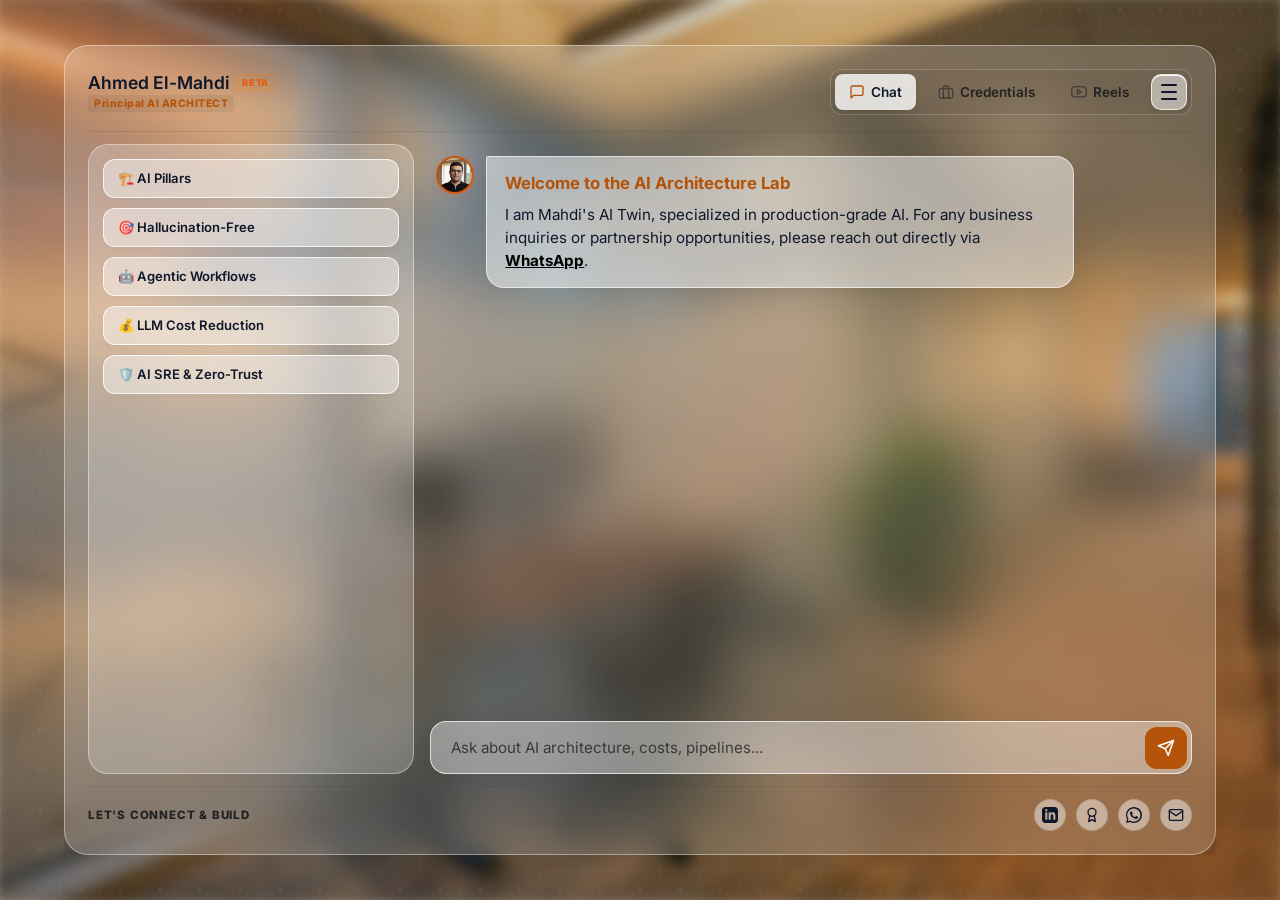
==== index.html @ eb161d24 "implemented fqas section" ====
<!DOCTYPE html>
<html lang="en">
<head>
    <meta charset="UTF-8">
    <meta name="viewport" content="width=device-width, initial-scale=1.0">
    <title>Ahmed El-Mahdi - Principal AI Architect | Production-Grade AI</title>
    
    <!-- Favicon -->
    <link rel="icon" type="image/png" href="profile-circle.png">
    
    <!-- Search Engine Optimization (SEO) Meta Tags -->
    <meta name="description" content="Explore Ahmed El-Mahdi's technical credentials, metrics, and consult him on Production-Grade AI, Data Architecture, RAG Architecture, LLM Cost Reduction, Agentic Workflows, AI Engineering Pillars, and Enterprise AI Governance.">
    <meta name="keywords" content="Ahmed El-Mahdi, Principal AI Architect, Production-Grade AI, Data Architecture, RAG Architecture, LLM Cost Reduction, Agentic Workflows, AI Engineering Pillars, Enterprise AI Governance, AI Consultant">
    <meta name="author" content="Ahmed El-Mahdi">
    <meta name="robots" content="index, follow">
    <link rel="canonical" href="http://agelmahdi.github.io">
    <link rel="alternate" hreflang="en" href="http://agelmahdi.github.io">
    <link rel="alternate" hreflang="ar" href="http://agelmahdi.github.io/index-ar.html">

    <!-- Open Graph / Facebook Social Previews -->
    <meta property="og:title" content="Ahmed El-Mahdi - Principal AI Architect">
    <meta property="og:description" content="Explore Ahmed El-Mahdi's technical credentials, metrics, and consult him on Production-Grade AI, Data Architecture, RAG Architecture, LLM Cost Reduction, Agentic Workflows, AI Engineering Pillars, and Enterprise AI Governance.">
    <meta property="og:type" content="website">
    <meta property="og:url" content="http://agelmahdi.github.io">
    <meta property="og:image" content="profile.jpg">

    <!-- Twitter Card Previews -->
    <meta name="twitter:card" content="summary_large_image">
    <meta name="twitter:title" content="Ahmed El-Mahdi - Principal AI Architect">
    <meta name="twitter:description" content="Explore Ahmed El-Mahdi's technical credentials, metrics, and consult him on Production-Grade AI, Data Architecture, RAG Architecture, LLM Cost Reduction, Agentic Workflows, AI Engineering Pillars, and Enterprise AI Governance.">
    <meta name="twitter:image" content="profile.jpg">

    <!-- Schema.org JSON-LD Structured Data -->
    <script type="application/ld+json">
    {
    "@context": "https://schema.org",
    "@type": "ProfilePage",
    "dateCreated": "2026-07-11T12:00:00Z",
    "dateModified": "2026-07-12T05:00:00Z",
    "mainEntity": {
        "@type": "Person",
        "name": "Ahmed El-Mahdi",
        "alternateName": "agelmahdi",
        "jobTitle": "Principal AI Architect",
        "image": "http://agelmahdi.github.io/profile.jpg",
    "description": "With over 10 years of experience in software engineering, solutions architecture and agile leadership, I architect intelligent realities. Operating at the intersection of deep tech and business strategy, I specialize in bridging the gap between complex Al capabilities and tangible business value. My mission is simple: ensure every AI solution I design is scalable, reliable, and engineered to drive measurable growth while slashing operational costs",
    "url": "http://agelmahdi.github.io/",
    "email": "agelmahdi@gmail.com",
    "telephone": "+201558333533",
    "sameAs": [
        "https://www.linkedin.com/in/agelmahdi",
        "https://github.com/agelmahdi",
        "https://wa.me/201558333533",
        "https://www.credly.com/users/agelmahdi"
    ],
    "knowsAbout": [
        "Generative AI",
        "Production-Grade AI",
        "Data Architecture",
        "RAG Architecture",
        "LLM Cost Reduction",
        "Agentic Workflows",
        "Enterprise AI Governance",
        "Natural Language Processing (NLP)",
        "AI Agents",
        "Machine Learning",
        "Deep Learning",
        "Cloud Architecture",
        "Data Engineering",
        "Software Engineering",
        "AI Engineering",
        "Agile Leadership"
    ],
    "skills": [
        "Python",
        "Java",
        "Kotlin",
        "PHP",
        "RAG Pipelines (FAISS, Milvus, Vector DBs)",
        "LLM Fine-tuning (LORA/QLORA, PEFT)",
        "Hugging Face Transformers",
        "Semantic Search",
        "Prompt Engineering (CoT/ToT)",
        "Multi-Agent Systems (LangGraph, CrewAI)",
        "LangChain",
        "LlamaIndex",
        "Agentic Workflows",
        "Model Evaluation (RAGAS/TruLens)",
        "PyTorch",
        "TensorFlow",
        "Keras",
        "Scikit-learn",
        "XGBoost",
        "Predictive Modeling",
        "Computer Vision",
        "Data Visualization (Plotly, Dash, Matplotlib)",
        "AI Pillars",
        "AWS",
        "Kafka",
        "Terraform",
        "Docker/Kubernetes",
        "Microservices",
        "ETL/ELT Pipelines",
        "Spark / Flink",
        "Airflow / Dagster",
        "dbt",
        "Superset"
    ]
    }
    }
    </script>

    <link rel="preconnect" href="https://fonts.googleapis.com">
    <link rel="preconnect" href="https://fonts.gstatic.com" crossorigin>
    <link href="https://fonts.googleapis.com/css2?family=Cairo:wght@300;400;600;700;800&family=Inter:wght@300;400;600;800&display=swap" rel="stylesheet">
    

    <link rel="stylesheet" href="style.css?v=2.3">
</head>
<body>
    <!-- Background Noise & Ambient Orbs -->
    <div class="bg-noise"></div>
    <div class="bg-grid-pattern"></div>
    <div class="orbs-container">
        <div class="orb orb-1"></div>
        <div class="orb orb-2"></div>
        <div class="orb orb-3"></div>
    </div>

    <!-- Centered Interactive Glass Panel -->
    <div class="main-container">
        <div class="bg-overlay"></div>

        <!-- App Header with Tab Switcher -->
        <header class="app-header">
            <div class="brand-logo">
                <!-- <span class="logo-icon-container">
                    <svg class="logo-icon" viewBox="0 0 100 100" fill="none">
                        <path class="layer-orange" d="M50 20 L20 40 L50 60 L80 40 Z" stroke="var(--orange)" stroke-width="7.5" stroke-linejoin="round"/>
                        <path class="layer-gold" d="M20 60 L50 75 L80 60" stroke="var(--gold)" stroke-width="7.5" stroke-linecap="round"/>
                        <path class="layer-orange" d="M20 75 L50 90 L80 75" stroke="var(--orange)" stroke-width="7.5" stroke-linecap="round"/>
                    </svg>
                </span> -->
                <span class="logo-text">
                    <span class="logo-name-row">
                        <span class="logo-name">Ahmed El-Mahdi</span>
                        <span class="beta-badge">BETA</span>
                    </span>
                    <span class="logo-badge" id="brandBadge" data-translate="brandBadge">Principal AI ARCHITECT</span>
                </span>
            </div>
            
            <div class="header-nav-wrapper">
                <nav class="app-nav">
                    <!-- Always visible tabs -->
                    <button class="nav-tab active" id="tabConsultant" data-tab="consultant" data-translate="tabConsultant">
                        <svg viewBox="0 0 24 24" fill="none" stroke="currentColor" stroke-width="2" stroke-linecap="round" stroke-linejoin="round" width="16" height="16"><path d="M21 15a2 2 0 0 1-2 2H7l-4 4V5a2 2 0 0 1 2-2h14a2 2 0 0 1 2 2z"></path></svg>
                        Chat
                    </button>
                    <button class="nav-tab" id="tabPortfolio" data-tab="portfolio" data-translate="tabPortfolio">
                        <svg viewBox="0 0 24 24" fill="none" stroke="currentColor" stroke-width="2" stroke-linecap="round" stroke-linejoin="round" width="16" height="16"><rect x="2" y="7" width="20" height="14" rx="2" ry="2"></rect><path d="M16 21V5a2 2 0 0 0-2-2h-4a2 2 0 0 0-2 2v16"></path></svg>
                        Credentials
                    </button>
                    <button class="nav-tab" id="tabMedia" data-tab="media" data-translate="tabMedia">
                        <svg viewBox="0 0 24 24" fill="none" stroke="currentColor" stroke-width="2" stroke-linecap="round" stroke-linejoin="round" width="16" height="16"><path d="M22.54 6.42a2.78 2.78 0 0 0-1.94-2C18.88 4 12 4 12 4s-6.88 0-8.6.46a2.78 2.78 0 0 0-1.94 2A29 29 0 0 0 1 11.75a29 29 0 0 0 .46 5.33A2.78 2.78 0 0 0 3.4 19c1.72.46 8.6.46 8.6.46s6.88 0 8.6-.46a2.78 2.78 0 0 0 1.94-2 29 29 0 0 0 .46-5.25 29 29 0 0 0-.46-5.33z"></path><polygon points="9.75 15.02 15.5 11.75 9.75 8.48 9.75 15.02"></polygon></svg>
                        Reels
                    </button>
                    <button class="nav-hamburger" id="navHamburger" aria-label="More options">
                        <span></span><span></span><span></span>
                    </button>
                </nav>
            </div>
        </header>

        <!-- Side Drawer (mobile overflow nav) -->
        <div class="side-drawer-overlay" id="sideDrawerOverlay"></div>
        <nav class="side-drawer" id="sideDrawer" aria-label="More navigation">
            <div class="side-drawer-header">
                <span class="side-drawer-title">More</span>
                <button class="side-drawer-close" id="sideDrawerClose" aria-label="Close menu">
                    <svg viewBox="0 0 24 24" fill="none" stroke="currentColor" stroke-width="2.5" width="18" height="18"><line x1="18" y1="6" x2="6" y2="18"/><line x1="6" y1="6" x2="18" y2="18"/></svg>
                </button>
            </div>
            <div class="side-drawer-items">
                <button type="button" class="side-drawer-tab" id="modeBtn" data-mode="standard">
                    <span class="mode-icon">⚙️</span>
                    <span class="mode-label" id="modeText" data-translate="modeStandard">Standard</span>
                </button>
                <a class="side-drawer-tab side-drawer-lang" href="index-ar.html">
                    <svg viewBox="0 0 24 24" fill="none" stroke="currentColor" stroke-width="2" width="18" height="18"><circle cx="12" cy="12" r="10"/><line x1="2" y1="12" x2="22" y2="12"/><path d="M12 2a15.3 15.3 0 0 1 4 10 15.3 15.3 0 0 1-4 10 15.3 15.3 0 0 1-4-10 15.3 15.3 0 0 1 4-10z"/></svg>
                    العربية
                </a>
            </div>
        </nav>

        <!-- Tab Content 1: AI Twin Consultant Chat -->
        <div class="tab-content active" id="contentConsultant">
            <div class="chat-wrapper">
                <div class="chat-messages" id="chatMessages">
                    <div class="chat-message bot">
                        <div class="message-avatar">
                            <img src="profile.jpg" alt="Ahmed El-Mahdi" class="avatar-img">
                        </div>
                        <div class="message-content">
                            <p class="greeting-title" data-translate="greetingTitle">Welcome to the AI Architecture Lab</p>
                            <p class="mt-1" data-translate="greetingDesc">I am Mahdi's AI Twin, specialized in production-grade AI. For any business inquiries or partnership opportunities, please reach out directly via <a href="https://wa.me/201558333533" target="_blank" style="color: #000000ff; font-weight: bold; text-decoration: underline;">WhatsApp</a>.</p>
                        </div>
                    </div>
                </div>
                
                <!-- Suggestions Chips -->
                <div class="chat-suggestions" id="chatSuggestions">
                    <button class="suggestion-chip" id="chipTogaf" data-question="togaf" data-translate="chipTogaf">🏗️ AI Pillars</button>
                    <button class="suggestion-chip" id="chipRag" data-question="rag" data-translate="chipRag">🎯 Hallucination-Free</button>
                    <button class="suggestion-chip" id="chipAgent" data-question="agent" data-translate="chipAgent">🤖 Agentic Workflows</button>
                    <button class="suggestion-chip" id="chipCost" data-question="cost" data-translate="chipCost">💰 LLM Cost Reduction</button>
                    <button class="suggestion-chip" id="chipReliability" data-question="reliability" data-translate="chipReliability">🛡️ AI SRE & Zero-Trust</button>
                </div>

                <!-- Chat Input Form -->
                <form class="chat-input-form" id="chatForm">
                    <input type="text" id="chatInput" class="chat-input" placeholder="Ask about AI architecture, costs, pipelines..." data-translate="chatPlaceholder" autocomplete="off">
                    <button type="submit" class="chat-submit-btn" id="chatSubmitBtn" aria-label="Send Message">
                        <svg viewBox="0 0 24 24" fill="none" stroke="currentColor" stroke-width="2" stroke-linecap="round" stroke-linejoin="round" width="18" height="18"><line x1="22" y1="2" x2="11" y2="13"></line><polygon points="22 2 15 22 11 13 2 9 22 2"></polygon></svg>
                    </button>
                </form>
            </div>
        </div>

        <!-- Tab Content 2: Credentials Board (Carousel) -->
        <div class="tab-content" id="contentPortfolio">
            <!-- Carousel Navigation Controls -->
            <button class="carousel-btn prev-btn" id="prevBtn" aria-label="Previous Slide">
                <svg viewBox="0 0 24 24" fill="none" stroke="currentColor" stroke-width="2" stroke-linecap="round" stroke-linejoin="round"><polyline points="15 18 9 12 15 6"></polyline></svg>
            </button>

            <main class="animation-container">
                <!-- Scene 1: Header -->
                <section class="scene" data-index="0">
                    <div class="glass-panel profile-panel">
                        <div class="profile-img-container">
                            <div class="avatar-placeholder">
                                <img src="profile.jpg" alt="Ahmed El-Mahdi" class="profile-img">
                            </div>
                        </div>
                        <h1 class="name">Ahmed El-Mahdi</h1>
                        <h2 class="title" data-translate="titleBadge">Principal AI Architect</h2>
                    </div>
                    <div class="quote-container mt-4">
                        <p class="manifesto-quote" data-translate="manifestoQuote">"Building scalable, secure, governed, and autonomous AI ecosystems that unlock real-world business opportunities."</p>
                    </div>
                </section>

                <!-- Scene 2: Manifesto -->
                <section class="scene" data-index="1">
                    <div class="glass-panel text-panel">
                        <h2 class="main-text" data-translate="manifestoTitle">The Architect's Manifesto</h2>
                        <p class="body-text mt-2" data-translate="manifestoDesc1">I bring over a decade of experience in software engineering, architecture, and agile leadership to the tech ecosystem.</p>
                        <p class="body-text highlight-text mt-2" data-translate="manifestoDesc2">I don't just write code; I architect intelligent realities.</p>
                        <p class="body-text mt-2" data-translate="manifestoDesc3">Operating at the intersection of deep tech, distributed systems, and business strategy, I specialize in bridging the gap between complex AI capabilities and tangible business ROI.</p>
                    </div>
                </section>

                <!-- Scene 3: Techno-Business Integration -->
                <section class="scene" data-index="2">
                    <h2 class="scene-header mb-1" data-translate="integrationTitle">Techno-Business Integration</h2>
                    <p class="body-text text-center mb-3" data-translate="integrationSubtitle" style="font-size: 0.9rem; opacity: 0.9; margin: 0 auto; max-width: 80%;">The architectural philosophy that bridges the gap between deep-tech engineering and executive business objectives.</p>
                    
                    <div class="value-pipeline">
                        <div class="pipeline-line"></div>
                        <div class="pipeline-node node-1" data-step="alignment" style="cursor: pointer;">
                            <div class="node-icon">🎯</div>
                            <div class="node-content">
                                <h3 data-translate="integrationPillar1Title">1. Strategic Alignment</h3>
                                <p data-translate="integrationPillar1Desc">Every technical decision is tied to a business outcome—solving pain points, optimizing costs, or unlocking revenue.</p>
                            </div>
                        </div>
                        <div class="pipeline-node node-2" data-step="asset" style="cursor: pointer;">
                            <div class="node-icon">💎</div>
                            <div class="node-content">
                                <h3 data-translate="integrationPillar2Title">2. Asset Generation</h3>
                                <p data-translate="integrationPillar2Desc">Designing Custom AI and Data Pipelines to transform enterprise data into a heavily guarded digital asset.</p>
                            </div>
                        </div>
                        <div class="pipeline-node node-3" data-step="execution" style="cursor: pointer;">
                            <div class="node-icon">⚙️</div>
                            <div class="node-content">
                                <h3 data-translate="integrationPillar3Title">3. Engineered Execution</h3>
                                <p data-translate="integrationPillar3Desc">Deploying MLOps and scalable, secure AI systems capable of handling enterprise demands reliably.</p>
                            </div>
                        </div>
                        <div class="pipeline-peak" data-step="roi" style="cursor: pointer;">
                            <div class="peak-icon">🚀</div>
                            <div class="peak-content">
                                <h3 data-translate="integrationPeakTitle">High ROI & Competitive Edge</h3>
                            </div>
                        </div>
                    </div>
                </section>

                <!-- Scene 4: Credentials (AI Pillars Neural Network) -->
                <section class="scene" data-index="3">
                    <h2 class="scene-header mb-1" data-translate="credentialsTitle">AI Architecture Framework</h2>                    
                    <!-- AI Pillars Neural Network Diagram -->
                    <div class="network-wrapper">
                        <div class="togaf-network-container">
                            <!-- SVG background connection lines -->
                            <svg class="network-svg" viewBox="0 0 100 100" preserveAspectRatio="none">
                                <line x1="50" y1="50" x2="18" y2="15" class="net-line line-a" />
                                <line x1="50" y1="50" x2="50" y2="5" class="net-line line-b" />
                                <line x1="50" y1="50" x2="82" y2="15" class="net-line line-c" />
                                <line x1="50" y1="50" x2="90" y2="50" class="net-line line-d" />
                                <line x1="50" y1="50" x2="82" y2="80" class="net-line line-e" />
                                <line x1="50" y1="50" x2="50" y2="90" class="net-line line-f" />
                                <line x1="50" y1="50" x2="18" y2="80" class="net-line line-g" />
                                <line x1="50" y1="50" x2="10" y2="50" class="net-line line-h" />
                            </svg>

                        <!-- Center AI Pillars Node -->
                        <div class="network-center-node" id="centerTogafNode">
                            <span class="center-title">AI PILLARS</span>
                        </div>

                        <!-- 8 ADM Phase Nodes with Descriptive Naming -->
                        <div class="network-node node-a" id="nodeA" data-phase="A" data-title="Phase A: Architecture Vision">
                            <span class="phase-name" data-translate="phaseAName">A: Vision & Alignment</span>
                        </div>
                        <div class="network-node node-b" id="nodeB" data-phase="B" data-title="Phase B: Business Architecture">
                            <span class="phase-name" data-translate="phaseBName">B: Business & HITL</span>
                        </div>
                        <div class="network-node node-c" id="nodeC" data-phase="C" data-title="Phase C: Information Systems">
                            <span class="phase-name" data-translate="phaseCName">C: Data & RAG Setup</span>
                        </div>
                        <div class="network-node node-d" id="nodeD" data-phase="D" data-title="Phase D: Technology Architecture">
                            <span class="phase-name" data-translate="phaseDName">D: Cloud & GPU Hosting</span>
                        </div>
                        <div class="network-node node-e" id="nodeE" data-phase="E" data-title="Phase E: Opportunities & Solutions">
                            <span class="phase-name" data-translate="phaseEName">E: Build vs Buy Strategy</span>
                        </div>
                        <div class="network-node node-f" id="nodeF" data-phase="F" data-title="Phase F: Migration Planning">
                            <span class="phase-name" data-translate="phaseFName">F: Rollout & Migration</span>
                        </div>
                        <div class="network-node node-g" id="nodeG" data-phase="G" data-title="Phase G: Implementation Governance">
                            <span class="phase-name" data-translate="phaseGName">G: Security Guardrails</span>
                        </div>
                        <div class="network-node node-h" id="nodeH" data-phase="H" data-title="Phase H: Architecture Change Management">
                            <span class="phase-name" data-translate="phaseHName">H: Drift & Feedback</span>
                        </div>
                    </div>
                </div>
                </section>

                <!-- Scene 5: Metrics -->
                <section class="scene" data-index="4">
                    <h2 class="scene-header" data-translate="metricsTitle">The Metrics</h2>
                    <div class="cards-container vertical-stack">
                        <div class="glass-card wide-card metric-card" data-metric="rag_metric" style="cursor: pointer;">
                            <h3 class="card-title text-gold" data-translate="metricsRagTitle">Grounding & Accuracy</h3>
                            <p class="card-desc" data-translate="metricsRagDesc">Architected high-scale RAG systems that significantly reduced domain-specific hallucination rates.</p>
                        </div>
                        <div class="glass-card wide-card metric-card" data-metric="model_metric" style="cursor: pointer;">
                            <h3 class="card-title text-gold" data-translate="metricsModelTitle">Model Specialization & Data</h3>
                            <p class="card-desc" data-translate="metricsModelDesc">Fine-tuned LLMs (PEFT/LoRA) and built scalable automated ELT pipelines to eliminate AI bottlenecks.</p>
                        </div>
                        <div class="glass-card wide-card metric-card" data-metric="cost_metric" style="cursor: pointer;">
                            <h3 class="card-title text-gold" data-translate="metricsCostTitle">Cost Efficiency & Agility</h3>
                            <p class="card-desc" data-translate="metricsCostDesc">Spearheaded Agentic AI and IaC strategies, slashing operational costs and enabling rapid deployments.</p>
                        </div>
                    </div>
                </section>

                <!-- Scene 6: FAQs -->
                <section class="scene" data-index="5">
                    <h2 class="scene-header mb-1" data-translate="faqTitle">Frequently Asked Questions</h2>
                    
                    <div class="cards-container faq-grid">
                        <div class="glass-card faq-card" data-faq="faq_build" style="cursor: pointer; padding: 1.2rem; border-left: 4px solid var(--gold);">
                            <h3 class="card-title text-main m-0" style="font-size: 0.95rem;" data-translate="faqQ1">1. Should I build custom AI or use vendor APIs?</h3>
                        </div>
                        <div class="glass-card faq-card" data-faq="faq_roi" style="cursor: pointer; padding: 1.2rem; border-left: 4px solid var(--gold);">
                            <h3 class="card-title text-main m-0" style="font-size: 0.95rem;" data-translate="faqQ2">2. How do you align AI engineering with Business ROI?</h3>
                        </div>
                        <div class="glass-card faq-card" data-faq="faq_security" style="cursor: pointer; padding: 1.2rem; border-left: 4px solid var(--gold);">
                            <h3 class="card-title text-main m-0" style="font-size: 0.95rem;" data-translate="faqQ3">3. How do you guarantee AI security & reliability?</h3>
                        </div>
                        <div class="glass-card faq-card" data-faq="faq_agents" style="cursor: pointer; padding: 1.2rem; border-left: 4px solid var(--gold);">
                            <h3 class="card-title text-main m-0" style="font-size: 0.95rem;" data-translate="faqQ4">4. Agentic AI vs. Basic RAG: What's the difference?</h3>
                        </div>
                        <div class="glass-card faq-card" data-faq="faq_start" style="cursor: pointer; padding: 1.2rem; border-left: 4px solid var(--gold);">
                            <h3 class="card-title text-main m-0" style="font-size: 0.95rem;" data-translate="faqQ5">5. How do we start an enterprise AI integration?</h3>
                        </div>
                        <div class="glass-card faq-card" data-faq="faq_privacy" style="cursor: pointer; padding: 1.2rem; border-left: 4px solid var(--gold);">
                            <h3 class="card-title text-main m-0" style="font-size: 0.95rem;" data-translate="faqQ6">6. How do you handle data privacy and compliance?</h3>
                        </div>
                        <div class="glass-card faq-card" data-faq="faq_timeline" style="cursor: pointer; padding: 1.2rem; border-left: 4px solid var(--gold);">
                            <h3 class="card-title text-main m-0" style="font-size: 0.95rem;" data-translate="faqQ7">7. What is the typical timeline for an AI integration project?</h3>
                        </div>
                        <div class="glass-card faq-card" data-faq="faq_onprem" style="cursor: pointer; padding: 1.2rem; border-left: 4px solid var(--gold);">
                            <h3 class="card-title text-main m-0" style="font-size: 0.95rem;" data-translate="faqQ8">8. Can we train models on our own local servers?</h3>
                        </div>
                        <div class="glass-card faq-card" data-faq="faq_governance" style="cursor: pointer; padding: 1.2rem; border-left: 4px solid var(--gold);">
                            <h3 class="card-title text-main m-0" style="font-size: 0.95rem;" data-translate="faqQ9">9. What is AI Governance and why is it critical?</h3>
                        </div>
                        <div class="glass-card faq-card" data-faq="faq_drift" style="cursor: pointer; padding: 1.2rem; border-left: 4px solid var(--gold);">
                            <h3 class="card-title text-main m-0" style="font-size: 0.95rem;" data-translate="faqQ10">10. How do you prevent model drift and hallucination over time?</h3>
                        </div>
                    </div>
                </section>
            </main>

            <button class="carousel-btn next-btn" id="nextBtn" aria-label="Next Slide">
                <svg viewBox="0 0 24 24" fill="none" stroke="currentColor" stroke-width="2" stroke-linecap="round" stroke-linejoin="round"><polyline points="9 18 15 12 9 6"></polyline></svg>
            </button>
            <div class="carousel-dots" id="carouselDots"></div>
        </div>

        <!-- Tab Content 3: Media Reels Hub -->
        <div class="tab-content" id="contentMedia">
            <div class="reels-container" id="reelsContainer">
                <div class="reels-header">
                    <p data-translate="reelsDesc">Short-form insights, storyboards, and strategic execution walkthroughs.</p>
                </div>
                <div class="reels-grid-wrapper">
                    <div class="reels-grid" id="reelsGrid">
                        <!-- Dynamic reels will be injected here via JS -->
                    </div>
                </div>
            </div>
        </div>

        <!-- Script Viewer Modal -->
        <div class="script-modal" id="scriptModal">
            <div class="script-modal-content">
                <div class="script-modal-header">
                    <h3 id="modalReelTitle">Reel Script & Storyboard</h3>
                    <button class="script-modal-close" id="modalCloseBtn" aria-label="Close Modal">
                        <svg viewBox="0 0 24 24" fill="none" stroke="currentColor" stroke-width="2" stroke-linecap="round" stroke-linejoin="round" width="20" height="20"><line x1="18" y1="6" x2="6" y2="18"></line><line x1="6" y1="6" x2="18" y2="18"></line></svg>
                    </button>
                </div>
                <div class="script-modal-body" id="modalBody">
                    <!-- Dynamic scene contents go here -->
                </div>
                <div class="script-modal-footer">
                    <a href="#" target="_blank" class="script-share-btn" id="modalShareBtn">
                        <svg viewBox="0 0 24 24" fill="currentColor" width="16" height="16">
                            <path d="M12.012 0C5.398 0 .04 5.352.04 11.96c0 2.104.543 4.154 1.58 5.944L0 24l6.196-1.62c1.73.94 3.708 1.44 5.804 1.44 6.616 0 11.96-5.352 11.96-11.96C24 5.352 18.64 0 12.012 0zm0 21.96c-1.87 0-3.708-.488-5.334-1.414l-.382-.224-3.666.96.974-3.564-.246-.39a9.882 9.882 0 0 1-1.516-5.368c0-5.452 4.436-9.89 9.89-9.89 5.452 0 9.89 4.438 9.89 9.89 0 5.452-4.438 9.89-9.89 9.89zm5.412-7.398c-.296-.148-1.758-.868-2.03-.966-.274-.098-.472-.148-.672.148-.198.298-.77 1.036-.944 1.234-.172.196-.346.222-.642.074-.296-.148-1.252-.462-2.386-1.472-.882-.788-1.478-1.76-1.652-2.056-.172-.296-.018-.456.13-.604.134-.132.296-.346.444-.518.148-.172.198-.296.296-.494.098-.198.05-.37-.024-.518-.074-.148-.672-1.62-.92-2.218-.242-.582-.488-.504-.672-.514-.174-.008-.372-.01-.57-.01-.198 0-.52.074-.792.37-.272.296-1.04 1.016-1.04 2.478 0 1.462 1.064 2.876 1.212 3.074.148.198 2.096 3.2 5.076 4.488.71.306 1.262.49 1.692.626.712.226 1.36.194 1.872.118.572-.086 1.758-.72 2.006-1.414.248-.692.248-1.284.172-1.414-.074-.12-.272-.196-.568-.344z"/>
                        </svg>
                        <span data-translate="shareWhatsAppBtn">Discuss on WhatsApp</span>
                    </a>
                </div>
            </div>
        </div>

        <footer class="app-footer">
            <span class="footer-title" data-translate="ctaTitle">Let's Connect & Build</span>
            <div class="footer-buttons">
                <a href="https://linkedin.com/in/agelmahdi" target="_blank" class="footer-btn" id="footerLinkedIn" aria-label="LinkedIn">
                    <svg viewBox="0 0 24 24" fill="currentColor" width="16" height="16"><path d="M19 0h-14c-2.761 0-5 2.239-5 5v14c0 2.761 2.239 5 5 5h14c2.762 0 5-2.239 5-5v-14c0-2.761-2.238-5-5-5zm-11 19h-3v-11h3v11zm-1.5-12.268c-.966 0-1.75-.79-1.75-1.764s.784-1.764 1.75-1.764 1.75.79 1.75 1.764-.783 1.764-1.75 1.764zm13.5 12.268h-3v-5.604c0-3.368-4-3.113-4 0v5.604h-3v-11h3v1.765c1.396-2.586 7-2.777 7 2.476v6.759z"/></svg>
                </a>
                <a href="https://www.credly.com/users/agelmahdi" target="_blank" class="footer-btn" id="footerCredly" aria-label="Credly">
                    <svg viewBox="0 0 24 24" fill="none" stroke="currentColor" stroke-width="2" stroke-linecap="round" stroke-linejoin="round" width="16" height="16"><circle cx="12" cy="8" r="6"></circle><path d="M15.477 12.89L17 22l-5-3-5 3 1.523-9.11"></path></svg>
                </a>
                <a href="https://wa.me/201558333533" target="_blank" class="footer-btn" id="footerWhatsApp" aria-label="WhatsApp">
                    <svg viewBox="0 0 24 24" fill="currentColor" width="16" height="16">
                        <path d="M12.012 0C5.398 0 .04 5.352.04 11.96c0 2.104.543 4.154 1.58 5.944L0 24l6.196-1.62c1.73.94 3.708 1.44 5.804 1.44 6.616 0 11.96-5.352 11.96-11.96C24 5.352 18.64 0 12.012 0zm0 21.96c-1.87 0-3.708-.488-5.334-1.414l-.382-.224-3.666.96.974-3.564-.246-.39a9.882 9.882 0 01-1.516-5.368c0-5.452 4.436-9.89 9.89-9.89 5.452 0 9.89 4.438 9.89 9.89 0 5.452-4.438 9.89-9.89 9.89zm5.412-7.398c-.296-.148-1.758-.868-2.03-.966-.274-.098-.472-.148-.672.148-.198.298-.77 1.036-.944 1.234-.172.196-.346.222-.642.074-.296-.148-1.252-.462-2.386-1.472-.882-.788-1.478-1.76-1.652-2.056-.172-.296-.018-.456.13-.604.134-.132.296-.346.444-.518.148-.172.198-.296.296-.494.098-.198.05-.37-.024-.518-.074-.148-.672-1.62-.92-2.218-.242-.582-.488-.504-.672-.514-.174-.008-.372-.01-.57-.01-.198 0-.52.074-.792.37-.272.296-1.04 1.016-1.04 2.478 0 1.462 1.064 2.876 1.212 3.074.148.198 2.096 3.2 5.076 4.488.71.306 1.262.49 1.692.626.712.226 1.36.194 1.872.118.572-.086 1.758-.72 2.006-1.414.248-.692.248-1.284.172-1.414-.074-.12-.272-.196-.568-.344z"/>
                    </svg>
                </a>
                <a href="mailto:agelmahdi@gmail.com" class="footer-btn" id="footerEmail" aria-label="Email">
                    <svg viewBox="0 0 24 24" fill="none" stroke="currentColor" stroke-width="2" stroke-linecap="round" stroke-linejoin="round" width="16" height="16"><path d="M4 4h16c1.1 0 2 .9 2 2v12c0 1.1-.9 2-2 2H4c-1.1 0-2-.9-2-2V6c0-1.1.9-2 2-2z"></path><polyline points="22,6 12,13 2,6"></polyline></svg>
                </a>
            </div>
        </footer>
    </div>

    <script src="script.js"></script>
</body>
</html>
---- style.css ----
:root {
    --bg-main: #ffffff;
    --gold: #b45309; /* Premium, rich warm gold/amber (highly readable on light glass) */
    --gold-light: #d97706; /* Vibrant gold for hovers/highlights */
    --orange: #ea580c; /* Crisp modern orange */
    --orange-glow: rgba(234, 88, 12, 0.15);
    --gold-glow: rgba(180, 83, 9, 0.15);
    --glass-bg: rgba(255, 255, 255, 0.18); /* Clean, transparent light glass */
    --glass-border: rgba(255, 255, 255, 0.45);
    --glass-border-gold: rgba(180, 83, 9, 0.2);
    --text-main: #0f172a; /* Slate 900 - premium, softer high-contrast slate-black */
    --text-muted: #222222; /* Soft light black compatible with glass and patterns */
}

* { 
    margin: 0; 
    padding: 0; 
    box-sizing: border-box; 
}

body {
    background-color: var(--bg-main);
    color: var(--text-main);
    font-family: 'Inter', sans-serif;
    overflow: hidden;
    height: 100vh;
    display: flex;
    justify-content: center; /* Center horizontally */
    align-items: center; /* Center vertically */
    position: relative;
}

body::before {
    content: "";
    position: fixed;
    top: -10px;
    left: -10px;
    width: calc(100% + 20px);
    height: calc(100% + 20px);
    background-image: url('./office-bg.png'); /* Ahmed Mahdi modern glass office background */
    background-size: cover;
    background-position: center;
    background-repeat: no-repeat;
    filter: blur(8px) brightness(0.85); /* Smooth bokeh effect to eliminate distractions */
    z-index: -10;
    pointer-events: none;
}

.mt-1 { margin-top: 0.5rem; }
.mt-2 { margin-top: 1rem; }
.mt-3 { margin-top: 1.5rem; }
.mt-4 { margin-top: 2rem; }
.mb-1 { margin-bottom: 0.5rem; }
.mb-2 { margin-bottom: 1rem; }
.mb-4 { margin-bottom: 2rem; }
.text-center { text-align: center; }
.text-gold { color: var(--gold); }

/* Background Noise & Ambient Orbs */
.bg-noise {
    position: fixed; top: 0; left: 0; width: 100%; height: 100%;
    background: url('data:image/svg+xml;utf8,%3Csvg viewBox="0 0 200 200" xmlns="http://www.w3.org/2000/svg"%3E%3Cfilter id="noiseFilter"%3E%3CfeTurbulence type="fractalNoise" baseFrequency="0.65" numOctaves="3" stitchTiles="stitch"/%3E%3C/filter%3E%3Crect width="100%25" height="100%25" filter="url(%23noiseFilter)"/%3E%3C/svg%3E');
    opacity: 0.02; pointer-events: none; z-index: 2;
}

.bg-grid-pattern {
    position: fixed;
    top: 0;
    left: 0;
    width: 100%;
    height: 100%;
    background-image: 
        radial-gradient(rgba(255, 255, 255, 0.12) 1.2px, transparent 1.2px),
        linear-gradient(to right, rgba(255, 255, 255, 0.025) 1px, transparent 1px),
        linear-gradient(to bottom, rgba(255, 255, 255, 0.025) 1px, transparent 1px);
    background-size: 40px 40px, 40px 40px, 40px 40px;
    background-position: center center;
    pointer-events: none;
    z-index: -3; /* Placed above background image, but below content */
}

.orbs-container {
    position: fixed; top: 0; left: 0; width: 100%; height: 100%; overflow: hidden; z-index: -2;
}

.orb {
    position: absolute; border-radius: 50%; filter: blur(80px); opacity: 0.35;
    animation: float 20s infinite alternate ease-in-out;
}
.orb-1 { width: 400px; height: 400px; background: var(--orange); top: -100px; left: -100px; }
.orb-2 { width: 500px; height: 500px; background: var(--gold); bottom: -150px; right: -100px; animation-delay: -5s; }
.orb-3 { width: 300px; height: 300px; background: var(--orange); top: 50%; left: 50%; transform: translate(-50%, -50%); opacity: 0.15; animation-delay: -10s; }

@keyframes float {
    0% { transform: translate(0, 0) scale(1); }
    100% { transform: translate(50px, 50px) scale(1.1); }
}

.main-container {
    position: fixed;
    top: 50%;
    left: 50%;
    transform: translate(-50%, -50%);
    width: 90%; 
    max-width: 1400px;
    height: 90%; 
    z-index: 10;
    display: flex;
    flex-direction: column;
    justify-content: flex-start;
    align-items: stretch;
    transition: all 0.5s ease;
    padding: 24px;
    overflow: hidden;
    color: var(--text-main);
}

.bg-overlay {
    position: absolute;
    top: 0;
    left: 0;
    width: 100%;
    height: 100%;
    background: rgba(255, 255, 255, 0.18); /* Lower opacity for real transparency */
    backdrop-filter: blur(25px); /* Strong, premium frosted glass blur */
    -webkit-backdrop-filter: blur(25px);
    border: 1px solid rgba(255, 255, 255, 0.4); 
    border-radius: 24px;
    box-shadow: 0 20px 50px rgba(0, 0, 0, 0.12);
    z-index: -1;
}

/* App Header & Navigation Switcher */
.app-header {
    display: flex;
    justify-content: space-between;
    align-items: center;
    gap: 12px;
    padding-bottom: 16px;
    margin-bottom: 12px;
    border-bottom: 1px solid rgba(0, 0, 0, 0.08);
    max-height: 150px;  /* tall enough for stacked logo + nav on mobile */
    opacity: 1;
    transition: max-height 0.4s cubic-bezier(0.4, 0, 0.2, 1), margin 0.4s ease, padding 0.4s ease, opacity 0.4s ease, border-color 0.4s ease;
    overflow: hidden;
}

.app-header.collapsed {
    padding-bottom: 8px !important;
    margin-bottom: 4px !important;
    border-bottom-color: transparent !important;
}

.app-header .brand-logo,
.app-header .header-actions {
    max-height: 100px;
    opacity: 1;
    overflow: hidden;
    transition: max-height 0.4s cubic-bezier(0.4, 0, 0.2, 1), opacity 0.4s ease, margin 0.4s ease, padding 0.4s ease;
}

.app-header.collapsed .brand-logo,
.app-header.collapsed .header-actions {
    max-height: 0 !important;
    opacity: 0 !important;
    margin-top: 0 !important;
    margin-bottom: 0 !important;
    padding-top: 0 !important;
    padding-bottom: 0 !important;
    pointer-events: none;
}


.brand-logo {
    display: flex;
    align-items: center;
    gap: 8px;
}

.logo-icon-container {
    display: flex;
    align-items: center;
    justify-content: center;
    width: 28px;
    height: 28px;
    background: rgba(255, 123, 0, 0.06);
    border: 1.5px solid rgba(255, 123, 0, 0.2);
    border-radius: 6px;
    color: var(--orange);
    box-shadow: 0 0 10px rgba(255, 123, 0, 0.12);
    transition: all 0.4s cubic-bezier(0.4, 0, 0.2, 1);
}

.brand-logo:hover .logo-icon-container {
    background: rgba(212, 175, 55, 0.12);
    border-color: var(--gold);
    color: var(--gold);
    box-shadow: 0 0 12px rgba(212, 175, 55, 0.25);
    transform: scale(1.05) rotate(360deg);
}

.logo-icon {
    width: 15px;
    height: 15px;
    display: block;
}

.logo-icon path {
    transition: stroke 0.4s ease;
}

.brand-logo:hover .logo-icon .layer-orange {
    stroke: var(--gold);
}

.brand-logo:hover .logo-icon .layer-gold {
    stroke: var(--orange);
}

.logo-text {
    font-weight: 600;
    font-size: 1.1rem;
    color: var(--text-main);
    display: flex;
    flex-direction: column;
    align-items: flex-start;
    gap: 2px;
}

.logo-name-row {
    display: flex;
    flex-direction: row;
    align-items: center;
    gap: 6px;
}

.logo-name {
    white-space: nowrap;
}

.logo-badge {
    font-size: 0.65rem;
    font-weight: 800;
    background: rgba(0, 0, 0, 0.06);
    color: var(--gold);
    padding: 2px 6px;
    border-radius: 4px;
    letter-spacing: 0.5px;
}

.beta-badge {
    font-size: 0.58rem;
    font-weight: 800;
    background: rgba(255, 123, 0, 0.08);
    border: 1px solid rgba(255, 123, 0, 0.35);
    color: var(--orange);
    padding: 1px 5px;
    border-radius: 4px;
    letter-spacing: 0.8px;
    text-transform: uppercase;
    box-shadow: 0 0 6px rgba(255, 123, 0, 0.12);
    display: inline-flex;
    align-items: center;
}

.header-nav-wrapper {
    display: flex;
    align-items: center;
    gap: 16px;
}

.header-actions-row {
    display: flex;
    align-items: center;
    gap: 8px;
}

body[dir="rtl"] .header-actions-row {
    flex-direction: row-reverse;
}

.lang-btn {
    background: rgba(255, 255, 255, 0.45);
    border: 1px solid rgba(255, 255, 255, 0.8);
    color: var(--text-main);
    padding: 6px 12px;
    border-radius: 50px;
    cursor: pointer;
    font-family: inherit;
    font-size: 0.8rem;
    font-weight: 700;
    transition: all 0.2s ease;
    box-shadow: 0 2px 6px rgba(0, 0, 0, 0.02);
}

.lang-btn:hover {
    background: rgba(255, 255, 255, 0.85);
    border-color: var(--gold-light);
    transform: translateY(-1px);
}

body[dir="rtl"] {
    font-family: 'Cairo', 'Inter', sans-serif;
}

.app-nav {
    display: flex;
    gap: 8px;
    background: rgba(0, 0, 0, 0.04);
    padding: 4px;
    border-radius: 12px;
    border: 1px solid rgba(255, 255, 255, 0.2);
}

.nav-tab {
    display: flex;
    align-items: center;
    gap: 6px;
    border: none;
    background: transparent;
    padding: 6px 14px;
    border-radius: 8px;
    cursor: pointer;
    font-family: inherit;
    font-size: 0.85rem;
    font-weight: 600;
    color: var(--text-muted);
    transition: all 0.3s ease;
}

.nav-tab svg {
    opacity: 0.6;
    transition: all 0.3s ease;
}

.nav-tab:hover {
    color: var(--text-main);
    background: rgba(255, 255, 255, 0.3);
}

.nav-tab.active {
    color: var(--text-main);
    background: rgba(255, 255, 255, 0.8);
    box-shadow: 0 2px 8px rgba(0, 0, 0, 0.05);
}

.nav-tab.active svg {
    opacity: 1;
    color: var(--gold);
}

/* Tab Layout Management */
.tab-content {
    display: none;
    flex: 1;
    min-height: 0;
    width: 100%;
    position: relative;
}

.tab-content.active {
    display: flex;
    flex-direction: column;
}

/* AI Twin Chat Panel Layout */
.chat-wrapper {
    display: grid;
    grid-template-columns: 1.2fr 2.8fr;
    grid-template-rows: 1fr auto;
    grid-template-areas:
        "suggestions messages"
        "suggestions input";
    gap: 16px;
    height: 100%;
    width: 100%;
    min-height: 0;
}



.chat-messages {
    grid-area: messages;
    flex: 1;
    overflow-y: auto;
    overscroll-behavior-y: contain;
    -webkit-overflow-scrolling: touch;
    overflow-anchor: none;
    padding: 12px 6px;
    display: flex;
    flex-direction: column;
    gap: 16px;
    min-height: 0;
}

/* Custom Scrollbar for Chat Messages */
.chat-messages::-webkit-scrollbar {
    width: 6px;
}
.chat-messages::-webkit-scrollbar-track {
    background: transparent;
}
.chat-messages::-webkit-scrollbar-thumb {
    background: rgba(0, 0, 0, 0.15);
    border-radius: 10px;
}
.chat-messages::-webkit-scrollbar-thumb:hover {
    background: rgba(0, 0, 0, 0.25);
}

.chat-message {
    display: flex;
    gap: 12px;
    max-width: 85%;
    animation: messageFadeIn 0.3s ease forwards;
}

@keyframes messageFadeIn {
    from { opacity: 0; transform: translateY(10px); }
    to { opacity: 1; transform: translateY(0); }
}

.chat-message.bot {
    align-self: flex-start;
}

.chat-message.user {
    align-self: flex-end;
    flex-direction: row-reverse;
}

.message-avatar {
    width: 38px;
    height: 38px;
    border-radius: 50%;
    padding: 2px;
    background: linear-gradient(135deg, var(--gold), var(--orange));
    flex-shrink: 0;
    box-shadow: 0 2px 8px rgba(234, 88, 12, 0.15);
}

.avatar-img {
    width: 100%;
    height: 100%;
    object-fit: cover;
    border-radius: 50%;
}

.message-content {
    background: rgba(255, 255, 255, 0.5); /* Extremely clean light background */
    border: 1px solid rgba(255, 255, 255, 0.6);
    border-radius: 18px;
    border-top-left-radius: 2px;
    padding: 14px 18px;
    color: var(--text-main);
    font-size: 0.95rem;
    line-height: 1.5;
    box-shadow: 0 4px 12px rgba(0, 0, 0, 0.02);
}

.message-content ul, 
.message-content ol {
    margin: 6px 0 0 0;
    padding-inline-start: 16px;
}

.message-content li {
    margin-bottom: 4px;
    font-size: 0.9rem;
}

.message-content li:last-child {
    margin-bottom: 0;
}

.chat-message.user .message-content {
    background: rgba(180, 83, 9, 0.08); /* Transparent gold tint */
    border-color: rgba(180, 83, 9, 0.2);
    border-radius: 18px;
    border-top-right-radius: 2px;
    border-top-left-radius: 18px;
}

.greeting-title {
    font-weight: 700;
    font-size: 1.05rem;
    color: var(--gold);
    margin-bottom: 6px;
}



/* Chat Suggestions Chips */
.chat-suggestions {
    grid-area: suggestions;
    display: flex;
    flex-direction: column;
    gap: 10px;
    padding: 14px;
    background: rgba(255, 255, 255, 0.22);
    border: 1px solid rgba(255, 255, 255, 0.4);
    border-radius: 20px;
    overflow-y: auto;
    overscroll-behavior-y: contain;
    -webkit-overflow-scrolling: touch;
    max-height: 100%;
    justify-content: flex-start;
    align-items: stretch;
}

.suggestion-chip {
    background: rgba(255, 255, 255, 0.45);
    border: 1px solid rgba(255, 255, 255, 0.8);
    color: var(--text-main);
    padding: 10px 14px;
    border-radius: 12px;
    font-family: inherit;
    font-size: 0.82rem;
    font-weight: 600;
    cursor: pointer;
    transition: all 0.2s ease;
    box-shadow: 0 2px 6px rgba(0, 0, 0, 0.02);
    display: flex;
    align-items: center;
    justify-content: flex-start;
    text-align: start;
    line-height: 1.3;
    width: 100%;
    white-space: normal;
}

body[dir="rtl"] .suggestion-chip {
    text-align: right;
    justify-content: flex-start;
}

.suggestion-chip:hover {
    background: rgba(255, 255, 255, 0.85);
    border-color: var(--gold-light);
    box-shadow: 0 2px 10px var(--gold-glow);
    transform: translateY(-1px);
}

/* Chat Input Form styling */
.chat-input-form {
    grid-area: input;
    display: flex;
    background: rgba(255, 255, 255, 0.4);
    border: 1px solid rgba(255, 255, 255, 0.7);
    border-radius: 16px;
    padding: 4px;
    align-items: center;
    box-shadow: 0 4px 15px rgba(0, 0, 0, 0.02);
}

.chat-input {
    flex: 1;
    border: none;
    background: transparent;
    padding: 12px 16px;
    outline: none;
    font-family: inherit;
    font-size: 0.95rem;
    color: var(--text-main);
}

.chat-input::placeholder {
    color: var(--text-muted);
    opacity: 0.8;
}

.header-whatsapp-btn {
    display: inline-flex;
    align-items: center;
    gap: 6px;
    background: rgba(37, 211, 102, 0.12);
    border: 1px solid rgba(37, 211, 102, 0.35);
    color: #25D366;
    padding: 6px 12px;
    border-radius: 50px;
    cursor: pointer;
    font-family: inherit;
    font-size: 0.8rem;
    font-weight: 700;
    text-decoration: none;
    transition: all 0.2s ease;
    box-shadow: 0 2px 6px rgba(0, 0, 0, 0.02);
}

.header-whatsapp-btn:hover {
    background: #25D366;
    color: #ffffff;
    box-shadow: 0 0 12px rgba(37, 211, 102, 0.3);
    transform: translateY(-1px);
}

.header-whatsapp-btn svg {
    fill: currentColor;
}

.chat-submit-btn {
    background: var(--gold);
    color: #ffffff;
    border: none;
    width: 42px;
    height: 42px;
    border-radius: 12px;
    cursor: pointer;
    display: flex;
    justify-content: center;
    align-items: center;
    transition: all 0.2s ease;
}

.chat-submit-btn:hover {
    background: var(--orange);
    transform: scale(1.03);
}

.chat-submit-btn svg {
    stroke: #ffffff;
}

/* Typing Indicator Animation */
.typing-indicator {
    display: flex;
    gap: 4px;
    align-items: center;
    height: 18px;
    padding: 0 4px;
}

.typing-dot {
    width: 6px;
    height: 6px;
    background: var(--text-muted);
    border-radius: 50%;
    opacity: 0.4;
    animation: typingAnimation 1.4s infinite ease-in-out both;
}

.typing-dot:nth-child(2) { animation-delay: 0.2s; }
.typing-dot:nth-child(3) { animation-delay: 0.4s; }

@keyframes typingAnimation {
    0%, 80%, 100% { transform: scale(0.6); opacity: 0.4; }
    40% { transform: scale(1); opacity: 1; }
}

/* Portfolio Credentials Tab styling overrides */
#contentPortfolio {
    width: 100%;
    height: 100%;
}

/* Carousel UI Controls - now absolute inside Portfolio content */
.carousel-btn {
    position: absolute;
    top: 50%;
    transform: translateY(-50%);
    width: 48px;
    height: 48px;
    border-radius: 50%;
    background: rgba(255, 255, 255, 0.45);
    border: 1px solid var(--glass-border);
    color: var(--text-main);
    display: flex;
    justify-content: center;
    align-items: center;
    cursor: pointer;
    z-index: 100;
    transition: all 0.3s ease;
}
.carousel-btn:hover {
    background: rgba(255, 255, 255, 0.85);
    border-color: var(--gold);
    box-shadow: 0 0 10px var(--gold-glow);
    transform: translateY(-50%) scale(1.05);
}
.carousel-btn svg { width: 22px; height: 22px; }
.prev-btn { left: 8px; }
.next-btn { right: 8px; }
.carousel-btn:disabled {
    opacity: 0.2;
    cursor: not-allowed;
    border-color: transparent;
    box-shadow: none;
    transform: translateY(-50%);
}

.carousel-dots {
    position: absolute;
    bottom: 12px;
    left: 50%;
    transform: translateX(-50%);
    display: flex;
    gap: 10px;
    z-index: 100;
}
.dot {
    width: 8px;
    height: 8px;
    border-radius: 50%;
    background: rgba(0, 0, 0, 0.15);
    cursor: pointer;
    transition: all 0.3s ease;
    border: 1px solid transparent;
}
.dot.active {
    background: var(--gold);
    border-color: rgba(0, 0, 0, 0.05);
    box-shadow: 0 0 8px var(--gold-glow);
    transform: scale(1.3);
}

.animation-container {
    width: 100%;
    height: 100%;
    position: relative;
    z-index: 10;
    display: flex;
    justify-content: center;
    align-items: center;
    padding: 0 70px;
}

/* Scenes Logic */
.scene {
    position: absolute; 
    inset: 0; 
    display: flex; 
    flex-direction: column; 
    justify-content: flex-start; 
    align-items: center;
    opacity: 0; 
    pointer-events: none;
    transform: translateX(60px); 
    transition: all 0.5s cubic-bezier(0.25, 1, 0.5, 1);
    overflow-y: auto;
    overflow-x: hidden;
    padding: 20px 10px;
}
.scene > * {
    flex-shrink: 0;
}
.scene::before, .scene::after {
    content: '';
    margin: auto;
    flex-shrink: 0;
    min-height: 20px;
}
.scene.active { opacity: 1; pointer-events: auto; transform: translateX(0); }
.scene.prev { opacity: 0; transform: translateX(-60px); pointer-events: none; }
.scene.next { opacity: 0; transform: translateX(60px); pointer-events: none; }

/* Glass Components - Clean, light transparent blurred look */
.glass-panel {
    background: var(--glass-bg);
    border: 1px solid var(--glass-border);
    border-radius: 24px;
    box-shadow: inset 0 0 0 1px var(--glass-border-gold);
    padding: 2.2rem;
    text-align: center;
    max-width: 100%;
}
.glass-card {
    background: rgba(255, 255, 255, 0.18);
    padding: 1.4rem;
    border-radius: 16px;
    border: 1px solid rgba(255, 255, 255, 0.4);
    box-shadow: 0 4px 15px rgba(0, 0, 0, 0.02);
}
.glass-button {
    background: rgba(255, 255, 255, 0.4);
    border: 1px solid var(--glass-border-gold);
    color: var(--text-main);
    padding: 0.8rem 1.6rem;
    border-radius: 50px;
    font-family: inherit;
    font-size: 1rem;
    cursor: pointer;
    transition: all 0.3s ease;
    text-decoration: none;
    display: inline-flex;
    align-items: center;
    gap: 0.5rem;
}
.glass-button:hover { 
    background: rgba(255, 255, 255, 0.7); 
    box-shadow: 0 0 12px var(--gold-glow); 
    transform: translateY(-2px); 
}

/* Profile Layout */
.profile-img-container {
    width: 100px; height: 100px; margin: 0 auto 1.2rem; border-radius: 50%; padding: 2px;
    background: linear-gradient(135deg, var(--gold), var(--orange)); box-shadow: 0 0 15px var(--orange-glow);
}
.avatar-placeholder {
    width: 100%; height: 100%; background: var(--bg-main); border-radius: 50%;
    display: flex; justify-content: center; align-items: center; overflow: hidden;
}
.profile-img { width: 100%; height: 100%; object-fit: cover; }
.name { font-size: 2.4rem; font-weight: 800; margin-bottom: 0.2rem; }
.title { font-size: 1.3rem; color: var(--gold); font-weight: 400; letter-spacing: 0.5px; }

.quote-container { max-width: 550px; text-align: center; }
.manifesto-quote { font-size: 1.1rem; font-style: italic; color: var(--text-muted); line-height: 1.5; }

/* Manifesto Layout */
.text-panel { max-width: 650px; }
.main-text { font-size: 2.1rem; font-weight: 800; color: var(--gold); margin-bottom: 0.8rem; }
.body-text { font-size: 1.05rem; line-height: 1.5; color: var(--text-muted); }
.highlight-text { font-size: 1.3rem; font-weight: 600; color: var(--text-main); }

/* Metrics Layout */
.scene-header { font-size: 2.1rem; font-weight: 800; margin-bottom: 1.2rem; text-align: center; }
.vertical-stack { display: flex; flex-direction: column; gap: 1rem; width: 100%; max-width: 650px; }
.faq-grid { display: grid; grid-template-columns: repeat(2, 1fr); gap: 0.8rem; width: 100%; max-width: 900px; margin: 0 auto; }
.card-title { font-size: 1.2rem; margin-bottom: 0.3rem; }
.card-desc { font-size: 0.95rem; color: var(--text-muted); line-height: 1.4; }

@media (max-width: 768px) {
    .faq-grid {
        grid-template-columns: 1fr;
        max-width: 650px;
    }
}

/* Arsenal Layout */
.tags-panel { width: 100%; max-width: 750px; }
.tag-category h4 { color: var(--text-main); font-size: 1.05rem; font-weight: 600; margin-bottom: 0.6rem; border-bottom: 1px solid var(--glass-border-gold); padding-bottom: 0.3rem; display: inline-block; }
.tags-row { display: flex; flex-wrap: wrap; gap: 0.6rem; justify-content: center; }
.tech-tag { background: rgba(234, 88, 12, 0.08); border: 1px solid rgba(234, 88, 12, 0.25); padding: 0.4rem 0.8rem; border-radius: 6px; font-size: 0.85rem; color: var(--text-main); }

/* Value Pipeline Diagram */
.value-pipeline {
    position: relative;
    width: 100%;
    max-width: 550px;
    margin: 1.5rem auto 0;
    display: flex;
    flex-direction: column;
    gap: 1.2rem;
}

.pipeline-line {
    position: absolute;
    top: 2rem;
    bottom: 2rem;
    left: calc(1rem + 25px);
    width: 2px;
    background: linear-gradient(to bottom, rgba(234, 88, 12, 1), rgba(234, 88, 12, 0.1));
    z-index: 1;
    transform: translateX(-50%);
}

[dir="rtl"] .pipeline-line {
    left: auto;
    right: calc(1rem + 25px);
    transform: translateX(50%);
}

.pipeline-node, .pipeline-peak {
    position: relative;
    z-index: 2;
    display: flex;
    align-items: center;
    gap: 1.2rem;
    background: var(--glass-bg);
    border: 1px solid var(--glass-border);
    padding: 1rem;
    border-radius: 12px;
    backdrop-filter: blur(10px);
    transition: transform 0.3s ease, box-shadow 0.3s ease, border-color 0.3s ease;
    text-align: left;
}

[dir="rtl"] .pipeline-node, [dir="rtl"] .pipeline-peak {
    text-align: right;
}

.pipeline-node:hover {
    transform: translateX(5px);
    border-color: rgba(234, 88, 12, 0.4);
    box-shadow: 0 5px 15px rgba(234, 88, 12, 0.1);
}

[dir="rtl"] .pipeline-node:hover {
    transform: translateX(-5px);
}

.node-icon, .peak-icon {
    width: 50px;
    height: 50px;
    min-width: 50px;
    background: rgba(15, 23, 42, 0.8);
    border: 2px solid rgba(234, 88, 12, 0.3);
    border-radius: 50%;
    display: flex;
    align-items: center;
    justify-content: center;
    font-size: 1.4rem;
    box-shadow: inset 0 0 10px rgba(234, 88, 12, 0.1);
    transition: all 0.3s ease;
}

.pipeline-node:hover .node-icon {
    border-color: rgba(234, 88, 12, 0.8);
    box-shadow: 0 0 15px rgba(234, 88, 12, 0.3), inset 0 0 10px rgba(234, 88, 12, 0.2);
}

.peak-icon {
    border-color: var(--gold);
    background: rgba(234, 88, 12, 0.15);
    box-shadow: 0 0 20px rgba(234, 88, 12, 0.4);
    animation: peak-pulse 2s infinite alternate;
}

@keyframes peak-pulse {
    0% { box-shadow: 0 0 10px rgba(234, 88, 12, 0.3); transform: scale(1); }
    100% { box-shadow: 0 0 25px rgba(234, 88, 12, 0.7); transform: scale(1.05); }
}

.pipeline-peak {
    background: linear-gradient(135deg, rgba(234, 88, 12, 0.1) 0%, rgba(15, 23, 42, 0.8) 100%);
    border: 1px solid rgba(234, 88, 12, 0.6);
    margin-top: 0.5rem;
    box-shadow: 0 8px 30px rgba(0, 0, 0, 0.3), inset 0 0 20px rgba(234, 88, 12, 0.1);
}

.pipeline-peak h3 {
    color: #fff;
    text-shadow: 0 0 10px rgba(234, 88, 12, 0.6);
    font-size: 1.25rem;
    margin: 0;
    font-weight: 800;
}

.node-content h3 {
    color: var(--gold);
    font-size: 1.1rem;
    margin-bottom: 0.4rem;
    font-weight: 700;
}

.node-content p {
    color: var(--text-muted);
    font-size: 0.9rem;
    line-height: 1.4;
    margin: 0;
}

/* Build vs Buy AI Layout */
.build-vs-buy-grid {
    display: flex;
    flex-direction: column;
    align-items: center;
    gap: 1rem;
    width: 100%;
    max-width: 550px;
    margin: 1.5rem auto 0;
    position: relative;
}

.buy-card {
    background: rgba(15, 23, 42, 0.4);
    border: 1px solid rgba(255, 255, 255, 0.1);
    padding: 1.2rem;
    border-radius: 12px;
    width: 90%;
    backdrop-filter: blur(5px);
    text-align: left;
    filter: grayscale(0.5);
}

[dir="rtl"] .buy-card, [dir="rtl"] .build-card {
    text-align: right;
}

.buy-card h3 {
    color: var(--text-muted);
    font-size: 1.1rem;
    margin-bottom: 0.8rem;
    text-align: center;
}

.buy-card ul, .build-card ul {
    list-style: none;
    padding: 0;
    margin: 0;
}

.buy-card ul li, .build-card ul li {
    font-size: 0.9rem;
    margin-bottom: 0.5rem;
    color: var(--text-muted);
}

.vs-badge {
    background: linear-gradient(135deg, var(--gold), #d97706);
    color: #fff;
    font-weight: 900;
    font-size: 1.1rem;
    padding: 0.4rem 1rem;
    border-radius: 50px;
    box-shadow: 0 5px 15px rgba(234, 88, 12, 0.4);
    position: relative;
    z-index: 5;
    margin: -0.8rem 0;
}

.build-card {
    background: linear-gradient(135deg, rgba(234, 88, 12, 0.1) 0%, rgba(15, 23, 42, 0.8) 100%);
    border: 2px solid rgba(234, 88, 12, 0.5);
    padding: 1.5rem 1.2rem;
    border-radius: 12px;
    width: 100%;
    backdrop-filter: blur(10px);
    text-align: left;
    box-shadow: 0 10px 30px rgba(234, 88, 12, 0.15), inset 0 0 20px rgba(234, 88, 12, 0.05);
    position: relative;
    overflow: hidden;
    transition: all 0.3s ease;
}

.build-card:hover {
    transform: translateY(-5px);
    box-shadow: 0 15px 40px rgba(234, 88, 12, 0.3), inset 0 0 30px rgba(234, 88, 12, 0.1);
    border-color: var(--gold);
}

.build-card::before {
    content: '';
    position: absolute;
    top: 0; left: -100%;
    width: 50%; height: 100%;
    background: linear-gradient(90deg, transparent, rgba(234, 88, 12, 0.2), transparent);
    animation: shine 4s infinite;
}

@keyframes shine {
    0% { left: -100%; }
    20% { left: 200%; }
    100% { left: 200%; }
}

.build-card h3 {
    color: var(--gold);
    font-size: 1.2rem;
    margin-bottom: 1rem;
    text-align: center;
    font-weight: 800;
}

.build-card ul li {
    color: var(--text-main);
    font-weight: 500;
}

.build-peak-icon {
    position: absolute;
    right: -10px;
    bottom: -20px;
    font-size: 6rem;
    opacity: 0.08;
    transform: rotate(-15deg);
    pointer-events: none;
}

[dir="rtl"] .build-peak-icon {
    right: auto;
    left: -10px;
    transform: rotate(15deg);
}

/* TOGAF ADM Network Layout */
.togaf-network-container {
    position: relative;
    width: 100%;
    max-width: 680px;
    aspect-ratio: 1.65;
    margin: 20px auto 0;
    display: flex;
    justify-content: center;
    align-items: center;
    z-index: 10;
}

.network-svg {
    position: absolute;
    top: 0;
    left: 0;
    width: 100%;
    height: 100%;
    pointer-events: none;
    z-index: 1;
}

.net-line {
    stroke: rgba(180, 83, 9, 0.22);
    stroke-width: 1.5;
    stroke-dasharray: 4, 4;
    transition: all 0.3s ease;
}

.net-line {
    stroke: rgba(15, 23, 42, 0.08); /* Clean, static architectural connection lines */
    stroke-width: 1.5;
    transition: all 0.3s ease;
}

.network-center-node {
    position: relative;
    z-index: 10;
    width: clamp(80px, 15vw, 110px);
    height: clamp(80px, 15vw, 110px);
    border-radius: 50%;
    background: radial-gradient(circle, rgba(255, 255, 255, 0.95) 0%, rgba(248, 250, 252, 0.85) 100%);
    border: 2px solid var(--gold);
    box-shadow: 0 4px 20px rgba(180, 83, 9, 0.08);
    display: flex;
    flex-direction: column;
    justify-content: center;
    align-items: center;
    cursor: pointer;
}

.network-center-node:hover {
    border-color: var(--gold-glow);
}

.center-title {
    font-size: clamp(0.7rem, 1.5vw, 0.85rem);
    font-weight: 800;
    color: var(--text-main);
    letter-spacing: 0.5px;
    text-align: center;
}

.center-sub {
    font-size: clamp(0.5rem, 1vw, 0.6rem);
    font-weight: 700;
    color: var(--gold);
    margin-top: 2px;
}

.network-node {
    position: absolute;
    z-index: 10;
    width: auto;
    height: auto;
    white-space: nowrap;
    border-radius: 12px;
    background: rgba(255, 255, 255, 0.7);
    border: 1px solid rgba(15, 23, 42, 0.12);
    box-shadow: 0 4px 10px rgba(0, 0, 0, 0.02);
    padding: clamp(4px, 1vw, 6px) clamp(8px, 2vw, 12px);
    display: flex;
    justify-content: center;
    align-items: center;
    cursor: pointer;
}

.network-node:hover {
    background: rgba(255, 255, 255, 0.9);
    border-color: var(--gold);
}

.phase-name {
    font-size: clamp(0.6rem, 1.2vw, 0.72rem);
    font-weight: 700;
    color: var(--text-main);
}

/* Polar distribution coordinates for Phase Nodes (relative to 620px x 380px container) */
.node-a { top: 15%; left: 18%; }
.node-b { top: 5%; left: 50%; transform: translateX(-50%); }
.node-c { top: 15%; left: 82%; transform: translateX(-100%); }
.node-d { top: 50%; left: 90%; transform: translateY(-50%) translateX(-100%); }
.node-e { top: 80%; left: 82%; transform: translateY(-100%) translateX(-100%); }
.node-f { top: 90%; left: 50%; transform: translateY(-100%) translateX(-50%); }
.node-g { top: 80%; left: 18%; transform: translateY(-100%); }
.node-h { top: 50%; left: 10%; transform: translateY(-50%); }

/* RTL positioning flips */
body[dir="rtl"] .node-a { left: auto; right: 18%; }
body[dir="rtl"] .node-c { left: auto; right: 82%; transform: translateX(100%); }
body[dir="rtl"] .node-d { left: auto; right: 90%; transform: translateY(-50%) translateX(100%); }
body[dir="rtl"] .node-e { left: auto; right: 82%; transform: translateY(-100%) translateX(100%); }
body[dir="rtl"] .node-g { left: auto; right: 18%; transform: translateY(-100%); }
body[dir="rtl"] .node-h { left: auto; right: 10%; transform: translateY(-50%); }

/* Center wrapper for TOGAF network to prevent clipping when scaled */
.network-wrapper {
    width: 100%;
    display: flex;
    justify-content: center;
    align-items: center;
    overflow: visible;
    margin-top: 10px;
}

@media (max-width: 768px) {
    .network-wrapper {
        height: auto !important;
        margin-top: 15px;
        overflow: visible;
        padding: 0 10px;
    }
    
    .togaf-network-container {
        display: grid !important;
        grid-template-columns: repeat(2, 1fr) !important;
        gap: 12px !important;
        width: 100% !important;
        height: auto !important;
        position: static !important;
        transform: none !important;
        margin: 0 auto !important;
        max-width: 500px !important;
    }
    
    .network-svg {
        display: none !important;
    }
    
    .network-center-node {
        grid-column: 1 / span 2 !important;
        width: 100% !important;
        height: auto !important;
        min-height: 60px !important;
        border-radius: 12px !important;
        position: static !important;
        transform: none !important;
        margin: 0 0 10px 0 !important;
        padding: 10px !important;
        display: flex !important;
        flex-direction: row !important;
        justify-content: center !important;
        align-items: center !important;
        gap: 8px !important;
        background: radial-gradient(circle, rgba(255, 255, 255, 0.95) 0%, rgba(248, 250, 252, 0.85) 100%) !important;
    }

    .center-title {
        font-size: 0.9rem !important;
    }

    .center-sub {
        font-size: 0.7rem !important;
        margin-top: 0 !important;
    }
    
    .network-node {
        position: static !important;
        transform: none !important;
        width: 100% !important;
        height: 100% !important;
        white-space: normal !important;
        padding: 12px 10px !important;
        border-radius: 12px !important;
        box-shadow: 0 4px 10px rgba(0, 0, 0, 0.02) !important;
        display: flex !important;
        text-align: center !important;
        justify-content: center !important;
        align-items: center !important;
        box-sizing: border-box !important;
        min-height: 54px !important;
    }
    
    /* Reset absolute node positions and offsets */
    .node-a, .node-b, .node-c, .node-d, .node-e, .node-f, .node-g, .node-h {
        top: auto !important;
        left: auto !important;
        right: auto !important;
        bottom: auto !important;
        transform: none !important;
    }
    
    /* Reset RTL flips */
    body[dir="rtl"] .node-a, 
    body[dir="rtl"] .node-b, 
    body[dir="rtl"] .node-c, 
    body[dir="rtl"] .node-d, 
    body[dir="rtl"] .node-e, 
    body[dir="rtl"] .node-f, 
    body[dir="rtl"] .node-g, 
    body[dir="rtl"] .node-h {
        left: auto !important;
        right: auto !important;
        transform: none !important;
    }
    
    .phase-name {
        font-size: 0.8rem !important;
        line-height: 1.3 !important;
    }
}

@media (max-width: 480px) {
    .togaf-network-container {
        grid-template-columns: 1fr !important;
        gap: 8px !important;
    }
    
    .network-center-node {
        grid-column: 1 !important;
    }
}

/* Scaled up views for larger screens */
@media (min-width: 1200px) {
    .togaf-network-container {
        transform: scale(1.35);
        transform-origin: center center;
    }
    .network-wrapper {
        height: 510px;
    }
}
@media (min-width: 1500px) {
    .togaf-network-container {
        transform: scale(1.55);
        transform-origin: center center;
    }
    .network-wrapper {
        height: 590px;
    }
}

/* CTA Layout */
.cta-text { font-size: 2.4rem; font-weight: 800; }
.buttons-container { display: flex; gap: 1.2rem; justify-content: center; }

/* Responsive Design Media Queries */
@media (max-width: 1200px) {
    .main-container {
        width: 92%;
    }
}

@media (max-width: 1024px) {
    .main-container {
        width: 94%;
    }
    .name { font-size: 2.2rem; }
    .title { font-size: 1.2rem; }
}

@media (max-width: 768px) {
    body {
        justify-content: center;
        background-position: 25% center;
    }
    
    .main-container {
        position: fixed !important;
        top: 50% !important;
        left: 50% !important;
        transform: translate(-50%, -50%) !important;
        width: 95% !important;
        height: 94% !important;
        border-radius: 20px !important;
        padding: 16px;
    }
    
    .bg-overlay {
        background: rgba(255, 255, 255, 0.3); /* Frosted glass */
        backdrop-filter: blur(20px);
        -webkit-backdrop-filter: blur(20px);
        border-radius: 20px !important;
        border: 1px solid rgba(255, 255, 255, 0.4) !important;
    }
    
    .app-header {
        flex-direction: row;
        justify-content: space-between;
        align-items: center;
        gap: 8px;
        height: auto;
        padding-bottom: 12px;
        flex-wrap: nowrap;
    }
    
    .brand-logo {
        flex-direction: row;
        align-items: center;
        gap: 6px;
        flex-shrink: 1;
        min-width: 0;
    }

    .logo-name { font-size: 0.92rem; }
    .logo-badge { font-size: 0.65rem; }

    #contentPortfolio {
        position: relative;
        height: 100%;
    }

    .animation-container {
        padding: 0 10px;
        flex: 1;
        width: 100%;
        height: auto;
    }
    
    .carousel-btn {
        position: absolute !important;
        top: auto !important;
        bottom: 8px !important;
        transform: none !important;
        width: 38px !important;
        height: 38px !important;
        background: rgba(255, 255, 255, 0.7) !important;
        border-color: rgba(0, 0, 0, 0.08) !important;
    }
    .carousel-btn svg { width: 14px; height: 14px; }
    .prev-btn { left: 16px !important; }
    .next-btn { right: 16px !important; }
    
    .carousel-dots {
        bottom: 20px !important;
    }
    
    .name { font-size: 1.8rem; }
    .title { font-size: 1.1rem; }
    .main-text { font-size: 1.7rem; }
    .body-text { font-size: 0.95rem; }
    .highlight-text { font-size: 1.1rem; }
    .scene-header { font-size: 1.7rem; }
    .cta-text { font-size: 1.8rem; }
    .glass-panel { padding: 1.5rem 1.2rem; }
    .glass-card { padding: 1.1rem; }
    
    .credentials-container { gap: 0.8rem; }
    .cred-card { width: 100%; max-width: 280px; }
    
    .scene {
        justify-content: flex-start;
        overflow-y: auto;
        overscroll-behavior-y: contain;
        -webkit-overflow-scrolling: touch;
        padding-top: 1rem;
        padding-bottom: 4.5rem !important;
        scrollbar-width: thin;
    }

    /* Mobile Chat Grid Overrides */
    .chat-wrapper {
        grid-template-columns: 1fr;
        grid-template-rows: 1fr auto auto;
        grid-template-areas:
            "messages"
            "suggestions"
            "input";
        gap: 10px;
    }
    
    body[dir="rtl"] .chat-wrapper {
        grid-template-columns: 1fr;
        grid-template-areas:
            "messages"
            "suggestions"
            "input";
    }
    
    .chat-suggestions {
        flex-direction: row;
        flex-wrap: nowrap;
        overflow-x: auto;
        overflow-y: hidden;
        overscroll-behavior-x: contain;
        -webkit-overflow-scrolling: touch;
        background: transparent;
        border: none;
        border-radius: 0;
        padding: 6px 0;
        margin-bottom: 0;
        gap: 8px;
        justify-content: flex-start;
        -webkit-overflow-scrolling: touch;
    }
    
    .chat-suggestions::-webkit-scrollbar {
        display: none;
    }
    
    .chat-suggestions .suggestion-chip {
        width: auto;
        flex-shrink: 0;
        white-space: nowrap;
        border-radius: 50px;
        padding: 6px 12px;
        font-size: 0.78rem;
        justify-content: center;
        text-align: center;
    }
}

/* ===================================================
   SIDE DRAWER + HAMBURGER NAV  (Premium Glass Edition)
   =================================================== */

/* ── Hamburger button ─────────────────────────────── */
.nav-hamburger {
    display: flex;
    flex-direction: column;
    justify-content: center;
    align-items: center;
    gap: 5px;
    width: 36px;
    height: 36px;
    background: rgba(255, 255, 255, 0.50);
    backdrop-filter: blur(12px);
    -webkit-backdrop-filter: blur(12px);
    border: 1px solid rgba(255, 255, 255, 0.75);
    border-radius: 10px;
    cursor: pointer;
    padding: 0;
    flex-shrink: 0;
    box-shadow: 0 2px 10px rgba(0,0,0,0.07), inset 0 1px 0 rgba(255,255,255,0.9);
    transition: background 0.2s ease, box-shadow 0.2s ease, transform 0.15s ease;
}

.nav-hamburger span {
    display: block;
    width: 16px;
    height: 2px;
    background: var(--text-main);
    border-radius: 2px;
    transition: transform 0.32s cubic-bezier(0.4,0,0.2,1),
                opacity 0.25s ease,
                width 0.25s ease;
}

.nav-hamburger:hover {
    background: rgba(255, 255, 255, 0.82);
    box-shadow: 0 4px 16px rgba(0,0,0,0.10), inset 0 1px 0 rgba(255,255,255,1);
    transform: translateY(-1px);
}

/* Animated → X when open */
.nav-hamburger.open span:nth-child(1) { transform: translateY(7px) rotate(45deg); }
.nav-hamburger.open span:nth-child(2) { opacity: 0; width: 0; }
.nav-hamburger.open span:nth-child(3) { transform: translateY(-7px) rotate(-45deg); }

/* ── Overlay backdrop ─────────────────────────────── */
.side-drawer-overlay {
    display: block;
    position: fixed;
    inset: 0;
    background: rgba(0, 0, 0, 0.28);
    backdrop-filter: blur(4px);
    -webkit-backdrop-filter: blur(4px);
    z-index: 900;
    opacity: 0;
    pointer-events: none;
    transition: opacity 0.3s ease;
}
.side-drawer-overlay.visible {
    opacity: 1;
    pointer-events: auto;
}

/* ── Side Drawer panel (Premium Glass) ────────────── */
.side-drawer {
    position: fixed;
    top: 0;
    right: -300px;
    width: 260px;
    height: 100%;
    z-index: 1000;
    display: flex;
    flex-direction: column;
    padding: 24px 18px 32px;
    transition: right 0.38s cubic-bezier(0.34, 1.56, 0.64, 1);

    /* ── Matches script-modal style ── */
    background: rgba(255, 255, 255, 0.22);
    backdrop-filter: blur(12px);
    -webkit-backdrop-filter: blur(12px);
    border: 1px solid rgba(255, 255, 255, 0.4);
    box-shadow: 0 20px 50px rgba(0, 0, 0, 0.15);
    border-radius: 24px 0 0 24px;
}

.side-drawer.open { right: 0; }

/* RTL — drawer slides from the left */
body[dir="rtl"] .side-drawer {
    right: auto;
    left: -300px;
    transition: left 0.38s cubic-bezier(0.34, 1.56, 0.64, 1);
    border-radius: 0 24px 24px 0;
}
body[dir="rtl"] .side-drawer.open { left: 0; }

/* ── Drawer header row ────────────────────────────── */
.side-drawer-header {
    display: flex;
    align-items: center;
    justify-content: space-between;
    margin-bottom: 20px;
    padding-bottom: 14px;
    border-bottom: 1px solid rgba(0,0,0,0.07);
}

.side-drawer-title {
    font-size: 0.68rem;
    font-weight: 700;
    letter-spacing: 1.4px;
    text-transform: uppercase;
    color: var(--gold);
    opacity: 0.85;
}

/* ── Close button ─────────────────────────────────── */
.side-drawer-close {
    display: flex;
    align-items: center;
    justify-content: center;
    width: 30px;
    height: 30px;
    background: rgba(0,0,0,0.05);
    border: 1px solid rgba(0,0,0,0.07);
    border-radius: 8px;
    cursor: pointer;
    color: var(--text-muted);
    transition: background 0.2s, color 0.2s, transform 0.2s;
    flex-shrink: 0;
}
.side-drawer-close:hover {
    background: rgba(180,83,9,0.08);
    color: var(--gold);
    transform: rotate(90deg);
}

/* ── Nav items list ───────────────────────────────── */
.side-drawer-items {
    display: flex;
    flex-direction: column;
    gap: 4px;
}

.side-drawer-tab {
    display: flex;
    align-items: center;
    gap: 12px;
    padding: 12px 14px;
    border-radius: 13px;
    border: 1px solid transparent;
    background: transparent;
    font-family: inherit;
    font-size: 0.92rem;
    font-weight: 600;
    color: var(--text-muted);
    cursor: pointer;
    text-decoration: none;
    width: 100%;
    text-align: left;
    transition:
        background  0.2s ease,
        color       0.2s ease,
        border-color 0.2s ease,
        transform   0.18s cubic-bezier(0.34,1.56,0.64,1),
        box-shadow  0.2s ease;
}
body[dir="rtl"] .side-drawer-tab {
    text-align: right;
    flex-direction: row-reverse;
}

.side-drawer-tab svg {
    flex-shrink: 0;
    opacity: 0.55;
    transition: opacity 0.2s, color 0.2s;
}

.side-drawer-tab:hover {
    background: rgba(255,255,255,0.65);
    border-color: rgba(255,255,255,0.8);
    color: var(--text-main);
    transform: translateX(3px);
    box-shadow: 0 2px 10px rgba(0,0,0,0.06);
}
.side-drawer-tab:hover svg { opacity: 1; }

body[dir="rtl"] .side-drawer-tab:hover { transform: translateX(-3px); }

.side-drawer-tab.active {
    background: linear-gradient(135deg, rgba(255,183,0,0.13), rgba(234,88,12,0.07));
    border-color: rgba(180,83,9,0.18);
    color: var(--gold);
    box-shadow: 0 2px 12px rgba(180,83,9,0.08);
}
.side-drawer-tab.active svg { opacity: 1; color: var(--gold); }

/* Language link — bottom of drawer */
.side-drawer-lang {
    margin-top: 12px;
    padding-top: 14px;
    border-top: 1px solid rgba(0,0,0,0.07);
}

/* =====================
   RESPONSIVE BREAKPOINTS
   ===================== */

/* ── ≤768px: stack header vertically ─────────────── */
@media (max-width: 768px) {
    .app-header {
        flex-direction: column !important;
        align-items: center;
        justify-content: flex-start;
        gap: 10px;
        height: auto;
        padding-bottom: 12px;
    }
    .brand-logo {
        flex-direction: row;
        align-items: center;
        justify-content: center;
        gap: 6px;
        width: 100%;
    }
    body[dir="rtl"] .brand-logo { flex-direction: row-reverse; justify-content: center; }
    .header-nav-wrapper {
        width: 100%;
        justify-content: center;
    }
    .app-nav {
        justify-content: center;
    }
}

/* ── ≤580px: hamburger appears, overflow tabs hide ── */
@media (max-width: 580px) {
    /* Overflow tabs → move to drawer */
    .nav-tab--drawer-hidden { display: none !important; }

    /* Reveal hamburger */
    .nav-hamburger { display: flex; }

    /* Nav row: center-aligned with hamburger on the right */
    .header-nav-wrapper {
        flex-direction: row;
        gap: 8px;
        width: 100%;
        justify-content: center;
        align-items: center;
    }
    .app-nav {
        gap: 4px;
        padding: 3px;
    }
    .nav-tab {
        padding: 6px 10px;
        font-size: 0.8rem;
        gap: 4px;
    }
    .nav-tab svg { width: 14px; height: 14px; }
}

@media (max-width: 480px) {
    .main-container {
        position: fixed !important;
        top: 50% !important;
        left: 50% !important;
        transform: translate(-50%, -50%) !important;
        width: 96% !important;
        height: 95% !important;
        border-radius: 16px !important;
        padding: 12px;
    }
    .app-header {
        margin-bottom: 8px;
        padding-bottom: 10px;
    }
    /* Tighter nav pill on small screens */
    .nav-tab { padding: 5px 9px; font-size: 0.78rem; }
    .animation-container {
        padding: 0 12px;
    }
    .chat-suggestions .suggestion-chip {
        padding: 6px 10px;
        font-size: 0.75rem;
    }
    .chat-input {
        padding: 10px 12px;
        font-size: 0.88rem;
    }
    .name { font-size: 1.5rem; }
    .title { font-size: 1rem; }
    .main-text { font-size: 1.4rem; }
    .scene-header { font-size: 1.4rem; }
    .buttons-container {
        flex-direction: column;
        gap: 0.8rem;
        width: 100%;
    }
    .glass-button {
        width: 100%;
        justify-content: center;
        padding: 0.6rem 1.2rem;
    }
    .chat-message {
        max-width: 92%;
    }
    .message-avatar {
        width: 32px;
        height: 32px;
    }
    .message-content {
        padding: 10px 14px;
        font-size: 0.88rem;
    }

    /* Chat input form — keep as flex row, mode-btn stays inline */
    .chat-input-form {
        display: flex !important;
        flex-direction: row !important;
        align-items: center !important;
        gap: 0 !important;
        padding: 3px !important;
    }

    /* Icon-only pill — hide text label, keep emoji */
    .mode-btn {
        flex-shrink: 0 !important;
        margin: 0 2px !important;
        padding: 6px 8px !important;
        font-size: 0.72rem !important;
        border-radius: 10px !important;
        min-width: 34px !important;
        justify-content: center !important;
    }
    /* Hide the text label, show only the icon */
    .mode-btn .mode-label { display: none !important; }
    .mode-icon { font-size: 1rem !important; }

    .chat-input {
        flex: 1 !important;
        padding: 10px 8px !important;
        font-size: 0.85rem !important;
        min-width: 0 !important;
    }

    .chat-submit-btn {
        flex-shrink: 0 !important;
        width: 38px !important;
        height: 38px !important;
        border-radius: 11px !important;
    }
}

/* ── ≤380px: ultra-narrow phones ───────────────────── */
@media (max-width: 380px) {
    .logo-name  { font-size: 0.9rem; }
    .nav-tab    { padding: 5px 7px; font-size: 0.74rem; }
    .nav-tab svg { display: none; }  /* label only on extreme narrow */
}

/* Mode Button Switcher Styles (Side Drawer Edition) */
#modeBtn.premium-active {
    background: linear-gradient(135deg, rgba(255,183,0,0.13), rgba(234,88,12,0.07));
    border-color: rgba(180,83,9,0.18);
    color: var(--gold);
    box-shadow: 0 2px 12px rgba(180,83,9,0.08);
}

.side-drawer-tab .mode-icon {
    font-size: 1.1rem;
    display: inline-flex;
    align-items: center;
    justify-content: center;
    width: 18px;
    height: 18px;
    opacity: 0.55;
    transition: opacity 0.2s;
}

.side-drawer-tab:hover .mode-icon,
#modeBtn.premium-active .mode-icon {
    opacity: 1;
}

/* App Footer Persistent CTA Styles */
.app-footer {
    display: flex;
    justify-content: space-between;
    align-items: center;
    padding-top: 12px;
    margin-top: 12px;
    border-top: 1px solid rgba(15, 23, 42, 0.08);
    position: relative;
    z-index: 5;
    background: transparent;
    max-height: 100px;
    opacity: 1;
    transition: max-height 0.4s cubic-bezier(0.4, 0, 0.2, 1), margin 0.4s ease, padding 0.4s ease, opacity 0.4s ease, border-color 0.4s ease;
    overflow: hidden;
}

.app-footer.collapsed {
    max-height: 0 !important;
    padding-top: 0 !important;
    margin-top: 0 !important;
    opacity: 0 !important;
    border-top-color: transparent !important;
    pointer-events: none;
}

.footer-title {
    font-size: 0.72rem;
    font-weight: 800;
    color: var(--text-muted);
    letter-spacing: 0.8px;
    text-transform: uppercase;
}

.footer-buttons {
    display: flex;
    gap: 10px;
    align-items: center;
}

.footer-btn {
    display: flex;
    justify-content: center;
    align-items: center;
    width: 32px;
    height: 32px;
    background: rgba(255, 255, 255, 0.45);
    border: 1px solid rgba(15, 23, 42, 0.1);
    border-radius: 50%;
    color: var(--text-main);
    transition: all 0.25s cubic-bezier(0.4, 0, 0.2, 1);
    text-decoration: none;
}

.footer-btn svg {
    transition: transform 0.25s ease;
}

.footer-btn:hover {
    background: rgba(255, 255, 255, 0.9);
    border-color: var(--gold);
    transform: translateY(-2px);
    box-shadow: 0 4px 10px rgba(212, 175, 55, 0.12);
    color: var(--gold);
}

.footer-btn:hover svg {
    transform: scale(1.1);
}

/* RTL Specific Footer Alignments */
body[dir="rtl"] .app-footer {
    flex-direction: row-reverse;
}

body[dir="rtl"] .footer-buttons {
    flex-direction: row-reverse;
}

/* Mobile responsive layout adjustment for footer */
@media (max-width: 480px) {
    .app-footer {
        flex-direction: column;
        gap: 8px;
        text-align: center;
        padding-top: 8px;
        margin-top: 8px;
    }
    body[dir="rtl"] .app-footer {
        flex-direction: column;
    }
    .footer-title {
        font-size: 0.68rem;
    }
    .footer-btn {
        width: 30px;
        height: 30px;
    }
}

/* Short viewport heights adjustments (e.g. mobile landscape, short desktops) */
@media (max-height: 640px) {
    body {
        align-items: flex-start !important;
        overflow-y: auto !important;
        padding: 10px 0 !important;
        height: auto !important;
        min-height: 100vh !important;
    }
    
    .main-container {
        position: relative !important;
        top: 0 !important;
        left: 0 !important;
        transform: none !important;
        width: 95% !important;
        max-width: 1400px !important;
        height: auto !important;
        min-height: calc(100vh - 20px) !important;
        margin: 10px auto !important;
    }
    
    .chat-wrapper {
        height: 480px !important;
    }
    
    #contentPortfolio {
        height: 480px !important;
    }

    @media (min-width: 769px) {
        .togaf-network-container {
            transform: scale(0.85) !important;
            transform-origin: center center !important;
        }
        .network-wrapper {
            height: 340px !important;
        }
    }
    
    .scene {
        padding-bottom: 5.5rem !important;
    }
}


/* --- Media Reels Hub Section --- */
.reels-container {
    display: flex;
    flex-direction: column;
    gap: 16px;
    height: 100%;
    width: 100%;
    min-height: 0;
    flex: 1;
    overflow-y: scroll;
    overscroll-behavior-y: contain;
    -webkit-overflow-scrolling: touch;
    overflow-anchor: none;
    scroll-snap-type: y mandatory;
    padding: 6px 6px 120px 6px;
    scrollbar-width: none;
    -ms-overflow-style: none;
}

.reels-container::-webkit-scrollbar {
    display: none;
}

.reels-header {
    text-align: center;
    margin-bottom: 4px;
    scroll-snap-align: start;
    scroll-snap-stop: always;
}

.reels-header h2 {
    font-size: 1.3rem;
    font-weight: 700;
    color: var(--gold);
    margin-bottom: 4px;
}

.reels-header p {
    font-size: 0.85rem;
    color: var(--text-muted);
}

.reels-grid-wrapper {
    width: 100%;
    display: flex;
    justify-content: center;
    align-items: flex-start;
}

.reels-grid {
    display: flex;
    flex-direction: column;
    gap: 24px;
    width: 100%;
    max-width: 267px;
}

.reel-card-wrapper {
    scroll-snap-align: start;
    scroll-snap-stop: always;
    flex: 0 0 528px;
    height: 528px;
    width: 267px;
    display: flex;
    flex-direction: column;
    align-items: center;
    gap: 12px;
}

.reel-card {
    width: 100%;
    position: relative;
    border-radius: 20px;
    overflow: hidden;
    background: rgba(255, 255, 255, 0.15);
    border: 1px solid rgba(255, 255, 255, 0.35);
    box-shadow: 0 8px 32px rgba(0, 0, 0, 0.05);
    display: flex;
    flex-direction: column;
    justify-content: flex-end;
    cursor: pointer;
    transition: transform 0.3s ease, border-color 0.3s ease;
}

.reel-card:hover {
    transform: translateY(-4px);
    border-color: var(--gold-glow);
}

.reel-video-wrapper {
    position: absolute;
    top: 0;
    left: 0;
    width: 100%;
    height: 100%;
    z-index: 1;
}

.reel-video-wrapper video {
    width: 100%;
    height: 100%;
    object-fit: cover;
}

/* Source badge */
.reel-source-badge {
    position: absolute;
    top: 12px;
    right: 12px;
    z-index: 5;
    background: rgba(255, 255, 255, 0.25);
    backdrop-filter: blur(8px);
    -webkit-backdrop-filter: blur(8px);
    border: 1px solid rgba(255, 255, 255, 0.4);
    padding: 6px 10px;
    border-radius: 20px;
    display: flex;
    align-items: center;
    gap: 6px;
    font-size: 0.75rem;
    font-weight: 600;
    color: var(--text-main);
    box-shadow: 0 2px 10px rgba(0, 0, 0, 0.05);
}

body[dir="rtl"] .reel-source-badge {
    right: auto;
    left: 12px;
}

.reel-source-badge svg {
    width: 14px;
    height: 14px;
}

.reel-source-badge.youtube {
    color: #ff0000;
}

.reel-source-badge.facebook {
    color: #1877f2;
}

.reel-source-badge.linkedin {
    color: #0a66c2;
}

/* Custom Overlays */
.reel-overlay {
    position: absolute;
    top: 0;
    left: 0;
    width: 100%;
    height: 100%;
    z-index: 2;
    background: linear-gradient(to bottom, rgba(0,0,0,0.1) 60%, rgba(0,0,0,0.75) 100%);
    display: flex;
    flex-direction: column;
    justify-content: space-between;
    padding: 16px;
    box-sizing: border-box;
}

.reel-play-indicator {
    align-self: center;
    margin-top: auto;
    margin-bottom: auto;
    width: 50px;
    height: 50px;
    border-radius: 50%;
    background: rgba(255, 255, 255, 0.25);
    backdrop-filter: blur(6px);
    -webkit-backdrop-filter: blur(6px);
    border: 1px solid rgba(255, 255, 255, 0.4);
    display: flex;
    align-items: center;
    justify-content: center;
    color: #fff;
    opacity: 0;
    transform: scale(0.8);
    transition: opacity 0.3s ease, transform 0.3s ease;
}

.reel-card:hover .reel-play-indicator.paused {
    opacity: 1;
    transform: scale(1);
}

.reel-play-indicator svg {
    width: 22px;
    height: 22px;
    fill: currentColor;
}

.reel-bottom-controls {
    display: flex;
    flex-direction: column;
    gap: 8px;
    margin-top: auto;
}

.reel-meta-info {
    color: #fff;
}

.reel-title {
    font-size: 0.95rem;
    font-weight: 700;
    margin-bottom: 2px;
    text-shadow: 0 1px 4px rgba(0,0,0,0.4);
}

.reel-desc {
    font-size: 0.75rem;
    color: rgba(255,255,255,0.85);
    line-height: 1.3;
    display: -webkit-box;
    -webkit-line-clamp: 2;
    -webkit-box-orient: vertical;
    overflow: hidden;
    margin-bottom: 6px;
    text-shadow: 0 1px 2px rgba(0,0,0,0.3);
}

.reel-actions-row {
    display: flex;
    align-items: center;
    justify-content: space-between;
    gap: 8px;
}

.reel-btn {
    flex: 1;
    padding: 8px 10px;
    border-radius: 12px;
    background: rgba(255, 255, 255, 0.2);
    backdrop-filter: blur(8px);
    -webkit-backdrop-filter: blur(8px);
    border: 1px solid rgba(255, 255, 255, 0.3);
    color: #fff;
    font-size: 0.75rem;
    font-weight: 600;
    cursor: pointer;
    display: flex;
    align-items: center;
    justify-content: center;
    gap: 6px;
    transition: background 0.2s ease, border-color 0.2s ease;
}

.reel-btn:hover {
    background: rgba(255, 255, 255, 0.35);
    border-color: rgba(255, 255, 255, 0.6);
}

.reel-mute-btn {
    width: 32px;
    height: 32px;
    border-radius: 50%;
    background: rgba(0, 0, 0, 0.4);
    backdrop-filter: blur(6px);
    -webkit-backdrop-filter: blur(6px);
    border: 1px solid rgba(255, 255, 255, 0.25);
    color: #fff;
    display: flex;
    align-items: center;
    justify-content: center;
    cursor: pointer;
    transition: background 0.2s ease;
}

.reel-mute-btn:hover {
    background: rgba(0, 0, 0, 0.6);
}

.reel-mute-btn svg {
    width: 14px;
    height: 14px;
}

.reel-progress-container {
    width: 100%;
    height: 3px;
    background: rgba(255, 255, 255, 0.3);
    border-radius: 2px;
    overflow: hidden;
}

.reel-progress-bar {
    height: 100%;
    width: 0%;
    background: var(--gold);
    transition: width 0.1s linear;
}

/* Modals / Drawers for Scripts */
.script-modal {
    position: fixed;
    top: 0;
    left: 0;
    width: 100%;
    height: 100%;
    z-index: 1000;
    background: rgba(15, 23, 42, 0.4);
    backdrop-filter: blur(12px);
    -webkit-backdrop-filter: blur(12px);
    display: flex;
    align-items: center;
    justify-content: center;
    opacity: 0;
    pointer-events: none;
    transition: opacity 0.3s ease;
}

.script-modal.active {
    opacity: 1;
    pointer-events: auto;
}

.script-modal-content {
    background: rgba(255, 255, 255, 0.22);
    border: 1px solid rgba(255, 255, 255, 0.4);
    border-radius: 24px;
    width: 90%;
    max-width: 600px;
    max-height: 80vh;
    overflow-y: auto;
    overscroll-behavior-y: contain;
    -webkit-overflow-scrolling: touch;
    padding: 24px;
    box-sizing: border-box;
    display: flex;
    flex-direction: column;
    gap: 16px;
    transform: translateY(20px) scale(0.95);
    transition: transform 0.3s cubic-bezier(0.34, 1.56, 0.64, 1);
    box-shadow: 0 20px 50px rgba(0, 0, 0, 0.15);
}

.script-modal.active .script-modal-content {
    transform: translateY(0) scale(1);
}

.script-modal-header {
    display: flex;
    justify-content: space-between;
    align-items: center;
    border-bottom: 1px solid rgba(255, 255, 255, 0.25);
    padding-bottom: 12px;
}

.script-modal-header h3 {
    font-size: 1.15rem;
    font-weight: 700;
    color: var(--gold);
}

.script-modal-close {
    background: transparent;
    border: none;
    color: var(--text-main);
    cursor: pointer;
    display: flex;
    align-items: center;
    justify-content: center;
    padding: 4px;
    transition: transform 0.2s ease;
}

.script-modal-close:hover {
    transform: rotate(90deg);
}

.script-modal-body {
    flex: 1;
    overflow-y: auto;
    overscroll-behavior-y: contain;
    -webkit-overflow-scrolling: touch;
    font-size: 1rem;
    line-height: 1.7;
    color: #111827;
}

.script-section {
    background: rgba(255, 255, 255, 0.5);
    border: 1px solid rgba(255, 255, 255, 0.6);
    border-radius: 18px;
    border-top-left-radius: 2px;
    padding: 14px 18px;
    margin-bottom: 16px;
    box-shadow: 0 4px 12px rgba(0, 0, 0, 0.02);
}

.script-section:last-child {
    margin-bottom: 0;
}

.script-section-title {
    font-size: 0.95rem;
    color: var(--orange);
    margin-bottom: 6px;
    display: flex;
    align-items: center;
    gap: 6px;
    font-weight: 700;
    text-transform: uppercase;
    letter-spacing: 0.5px;
}

.script-section-body {
    background: transparent;
    color: #111827; /* High contrast text */
    padding: 0;
    font-family: inherit;
    font-weight: 500; /* Medium weight for clear reading */
    font-size: 1rem;
    line-height: 1.7;
}

.script-modal-footer {
    border-top: 1px solid rgba(255, 255, 255, 0.25);
    padding-top: 16px;
    display: flex;
    justify-content: flex-end;
}

.script-share-btn {
    background: var(--gold);
    color: #fff;
    border: none;
    padding: 10px 20px;
    border-radius: 14px;
    font-weight: 600;
    font-size: 0.85rem;
    cursor: pointer;
    display: flex;
    align-items: center;
    gap: 8px;
    transition: opacity 0.2s ease;
}

.script-share-btn:hover {
    opacity: 0.9;
}

.script-share-btn svg {
    width: 16px;
    height: 16px;
}

/* Height limitation safeguards for Reels Container */
@media (max-height: 640px) {
    .chat-wrapper, #contentPortfolio, #contentMedia {
        height: auto !important;
        min-height: 480px;
    }
}

/* Facebook/Other Iframe Embed styles */
.reel-video-wrapper iframe {
    width: 100%;
    height: 100%;
    border: none;
    position: absolute;
    top: 0;
    left: 0;
}

.reel-card.has-iframe {
    width: 267px;
    height: 476px;
    flex: 0 0 476px;
    border-radius: 8px;
    border: none;
    box-shadow: 0 4px 12px rgba(0, 0, 0, 0.15);
}

.reel-card.has-iframe .reel-overlay {
    pointer-events: none;
    background: none !important;
}

.reel-card.has-iframe .reel-overlay .reel-play-indicator,
.reel-card.has-iframe .reel-overlay .reel-mute-btn,
.reel-card.has-iframe .reel-overlay .reel-progress-container {
    display: none !important;
}

.reel-card.has-iframe .reel-overlay .reel-bottom-controls {
    position: absolute;
    top: 16px;
    right: 16px;
    bottom: auto;
    left: auto;
    width: auto;
    height: auto;
    padding: 0;
    pointer-events: none;
}

.reel-outside-actions {
    width: 100%;
    display: flex;
    justify-content: center;
}

.reel-outside-actions .view-script-btn {
    background: rgba(255, 255, 255, 0.08);
    border: 1px solid rgba(255, 255, 255, 0.2);
    color: #ffffff;
    padding: 8px 16px;
    border-radius: 20px;
    font-size: 0.85rem;
    font-weight: 500;
    font-family: inherit;
    cursor: pointer;
    display: flex;
    align-items: center;
    gap: 6px;
    transition: all 0.3s ease;
    box-shadow: 0 4px 12px rgba(0, 0, 0, 0.1);
}

.reel-outside-actions .view-script-btn:hover {
    background: var(--gold);
    border-color: var(--gold);
    color: #ffffff;
    transform: translateY(-2px);
    box-shadow: 0 6px 16px rgba(212, 175, 55, 0.3);
}
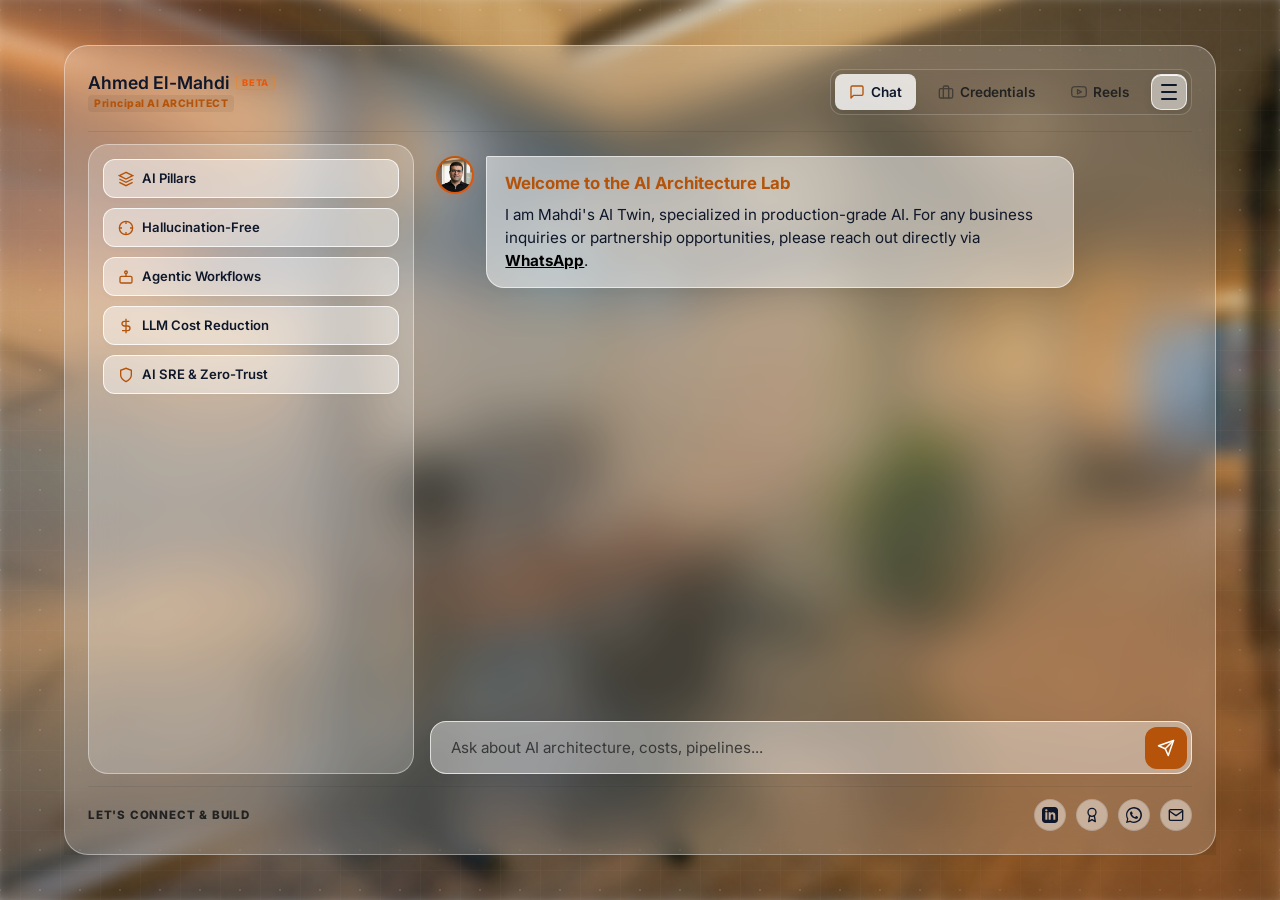
==== commit c5db97e3: "site polishing" ====
--- a/index.html
+++ b/index.html
@@ -3,7 +3,7 @@
 <head>
     <meta charset="UTF-8">
     <meta name="viewport" content="width=device-width, initial-scale=1.0">
-    <title>Ahmed El-Mahdi - Principal AI Architect | Production-Grade AI</title>
+    <title>Ahmed El-Mahdi - Production-Grade AI</title>
     
     <!-- Favicon -->
     <link rel="icon" type="image/png" href="profile-circle.png">
@@ -182,8 +182,35 @@
                 </button>
             </div>
             <div class="side-drawer-items">
+                <button type="button" class="side-drawer-tab side-drawer-link" data-scene="2">
+                    <span class="mode-icon">
+                        <svg viewBox="0 0 24 24" fill="none" stroke="currentColor" stroke-width="2" width="18" height="18"><circle cx="12" cy="12" r="10"></circle><line x1="22" y1="12" x2="18" y2="12"></line><line x1="6" y1="12" x2="2" y2="12"></line><line x1="12" y1="6" x2="12" y2="2"></line><line x1="12" y1="22" x2="12" y2="18"></line></svg>
+                    </span>
+                    <span class="mode-label" data-translate="navTechno">AI & Business</span>
+                </button>
+                <button type="button" class="side-drawer-tab side-drawer-link" data-scene="3">
+                    <span class="mode-icon">
+                        <svg viewBox="0 0 24 24" fill="none" stroke="currentColor" stroke-width="2" width="18" height="18"><polygon points="12 2 2 7 12 12 22 7 12 2"></polygon><polyline points="2 17 12 22 22 17"></polyline><polyline points="2 12 12 17 22 12"></polyline></svg>
+                    </span>
+                    <span class="mode-label" data-translate="navArchitecture">AI Architecture</span>
+                </button>
+                <button type="button" class="side-drawer-tab side-drawer-link" data-scene="4">
+                    <span class="mode-icon">
+                        <svg viewBox="0 0 24 24" fill="none" stroke="currentColor" stroke-width="2" width="18" height="18"><line x1="18" y1="20" x2="18" y2="10"></line><line x1="12" y1="20" x2="12" y2="4"></line><line x1="6" y1="20" x2="6" y2="14"></line></svg>
+                    </span>
+                    <span class="mode-label" data-translate="navMetrics">The Metrics</span>
+                </button>
+                <button type="button" class="side-drawer-tab side-drawer-link" data-scene="5">
+                    <span class="mode-icon">
+                        <svg viewBox="0 0 24 24" fill="none" stroke="currentColor" stroke-width="2" width="18" height="18"><path d="M21 15a2 2 0 0 1-2 2H7l-4 4V5a2 2 0 0 1 2-2h14a2 2 0 0 1 2 2z"></path></svg>
+                    </span>
+                    <span class="mode-label" data-translate="navFAQ">Executive FAQs</span>
+                </button>
+                <div style="height: 1px; background: rgba(0,0,0,0.1); margin: 8px 0;"></div>
                 <button type="button" class="side-drawer-tab" id="modeBtn" data-mode="standard">
-                    <span class="mode-icon">⚙️</span>
+                    <span class="mode-icon">
+                        <svg viewBox="0 0 24 24" fill="none" stroke="currentColor" stroke-width="2" width="18" height="18"><circle cx="12" cy="12" r="3"></circle><path d="M19.4 15a1.65 1.65 0 0 0 .33 1.82l.06.06a2 2 0 0 1 0 2.83 2 2 0 0 1-2.83 0l-.06-.06a1.65 1.65 0 0 0-1.82-.33 1.65 1.65 0 0 0-1 1.51V21a2 2 0 0 1-2 2 2 2 0 0 1-2-2v-.09A1.65 1.65 0 0 0 9 19.4a1.65 1.65 0 0 0-1.82.33l-.06.06a2 2 0 0 1-2.83 0 2 2 0 0 1 0-2.83l.06-.06a1.65 1.65 0 0 0 .33-1.82 1.65 1.65 0 0 0-1.51-1H3a2 2 0 0 1-2-2 2 2 0 0 1 2-2h.09A1.65 1.65 0 0 0 4.6 9a1.65 1.65 0 0 0-.33-1.82l-.06-.06a2 2 0 0 1 0-2.83 2 2 0 0 1 2.83 0l.06.06a1.65 1.65 0 0 0 1.82.33H9a1.65 1.65 0 0 0 1-1.51V3a2 2 0 0 1 2-2 2 2 0 0 1 2 2v.09a1.65 1.65 0 0 0 1 1.51 1.65 1.65 0 0 0 1.82-.33l.06-.06a2 2 0 0 1 2.83 0 2 2 0 0 1 0 2.83l-.06.06a1.65 1.65 0 0 0-.33 1.82V9a1.65 1.65 0 0 0 1.51 1H21a2 2 0 0 1 2 2 2 2 0 0 1-2 2h-.09a1.65 1.65 0 0 0-1.51 1z"></path></svg>
+                    </span>
                     <span class="mode-label" id="modeText" data-translate="modeStandard">Standard</span>
                 </button>
                 <a class="side-drawer-tab side-drawer-lang" href="index-ar.html">
@@ -210,11 +237,26 @@
                 
                 <!-- Suggestions Chips -->
                 <div class="chat-suggestions" id="chatSuggestions">
-                    <button class="suggestion-chip" id="chipTogaf" data-question="togaf" data-translate="chipTogaf">🏗️ AI Pillars</button>
-                    <button class="suggestion-chip" id="chipRag" data-question="rag" data-translate="chipRag">🎯 Hallucination-Free</button>
-                    <button class="suggestion-chip" id="chipAgent" data-question="agent" data-translate="chipAgent">🤖 Agentic Workflows</button>
-                    <button class="suggestion-chip" id="chipCost" data-question="cost" data-translate="chipCost">💰 LLM Cost Reduction</button>
-                    <button class="suggestion-chip" id="chipReliability" data-question="reliability" data-translate="chipReliability">🛡️ AI SRE & Zero-Trust</button>
+                    <button class="suggestion-chip" id="chipTogaf" data-question="togaf">
+                        <span class="chip-icon"><svg viewBox="0 0 24 24" fill="none" stroke="currentColor" stroke-width="2" width="16" height="16"><polygon points="12 2 2 7 12 12 22 7 12 2"></polygon><polyline points="2 17 12 22 22 17"></polyline><polyline points="2 12 12 17 22 12"></polyline></svg></span>
+                        <span data-translate="chipTogaf">AI Pillars</span>
+                    </button>
+                    <button class="suggestion-chip" id="chipRag" data-question="rag">
+                        <span class="chip-icon"><svg viewBox="0 0 24 24" fill="none" stroke="currentColor" stroke-width="2" width="16" height="16"><circle cx="12" cy="12" r="10"></circle><line x1="22" y1="12" x2="18" y2="12"></line><line x1="6" y1="12" x2="2" y2="12"></line><line x1="12" y1="6" x2="12" y2="2"></line><line x1="12" y1="22" x2="12" y2="18"></line></svg></span>
+                        <span data-translate="chipRag">Hallucination-Free</span>
+                    </button>
+                    <button class="suggestion-chip" id="chipAgent" data-question="agent">
+                        <span class="chip-icon"><svg viewBox="0 0 24 24" fill="none" stroke="currentColor" stroke-width="2" width="16" height="16"><rect x="3" y="11" width="18" height="10" rx="2"></rect><circle cx="12" cy="5" r="2"></circle><path d="M12 7v4"></path><line x1="8" y1="16" x2="8" y2="16"></line><line x1="16" y1="16" x2="16" y2="16"></line></svg></span>
+                        <span data-translate="chipAgent">Agentic Workflows</span>
+                    </button>
+                    <button class="suggestion-chip" id="chipCost" data-question="cost">
+                        <span class="chip-icon"><svg viewBox="0 0 24 24" fill="none" stroke="currentColor" stroke-width="2" width="16" height="16"><line x1="12" y1="1" x2="12" y2="23"></line><path d="M17 5H9.5a3.5 3.5 0 0 0 0 7h5a3.5 3.5 0 0 1 0 7H6"></path></svg></span>
+                        <span data-translate="chipCost">LLM Cost Reduction</span>
+                    </button>
+                    <button class="suggestion-chip" id="chipReliability" data-question="reliability">
+                        <span class="chip-icon"><svg viewBox="0 0 24 24" fill="none" stroke="currentColor" stroke-width="2" width="16" height="16"><path d="M12 22s8-4 8-10V5l-8-3-8 3v7c0 6 8 10 8 10z"></path></svg></span>
+                        <span data-translate="chipReliability">AI SRE & Zero-Trust</span>
+                    </button>
                 </div>
 
                 <!-- Chat Input Form -->
@@ -269,28 +311,36 @@
                     <div class="value-pipeline">
                         <div class="pipeline-line"></div>
                         <div class="pipeline-node node-1" data-step="alignment" style="cursor: pointer;">
-                            <div class="node-icon">🎯</div>
+                            <div class="node-icon">
+                                <svg viewBox="0 0 24 24" fill="none" stroke="var(--gold)" stroke-width="2" stroke-linecap="round" stroke-linejoin="round" width="24" height="24"><circle cx="12" cy="12" r="10"></circle><circle cx="12" cy="12" r="6"></circle><circle cx="12" cy="12" r="2"></circle></svg>
+                            </div>
                             <div class="node-content">
                                 <h3 data-translate="integrationPillar1Title">1. Strategic Alignment</h3>
                                 <p data-translate="integrationPillar1Desc">Every technical decision is tied to a business outcome—solving pain points, optimizing costs, or unlocking revenue.</p>
                             </div>
                         </div>
                         <div class="pipeline-node node-2" data-step="asset" style="cursor: pointer;">
-                            <div class="node-icon">💎</div>
+                            <div class="node-icon">
+                                <svg viewBox="0 0 24 24" fill="none" stroke="var(--gold)" stroke-width="2" stroke-linecap="round" stroke-linejoin="round" width="24" height="24"><path d="M6 3h12l4 6-10 13L2 9z"></path><path d="M11 3 8 9l4 13 4-13-3-6"></path><path d="M2 9h20"></path></svg>
+                            </div>
                             <div class="node-content">
                                 <h3 data-translate="integrationPillar2Title">2. Asset Generation</h3>
                                 <p data-translate="integrationPillar2Desc">Designing Custom AI and Data Pipelines to transform enterprise data into a heavily guarded digital asset.</p>
                             </div>
                         </div>
                         <div class="pipeline-node node-3" data-step="execution" style="cursor: pointer;">
-                            <div class="node-icon">⚙️</div>
+                            <div class="node-icon">
+                                <svg viewBox="0 0 24 24" fill="none" stroke="var(--gold)" stroke-width="2" stroke-linecap="round" stroke-linejoin="round" width="24" height="24"><circle cx="12" cy="12" r="3"></circle><path d="M19.4 15a1.65 1.65 0 0 0 .33 1.82l.06.06a2 2 0 0 1 0 2.83 2 2 0 0 1-2.83 0l-.06-.06a1.65 1.65 0 0 0-1.82-.33 1.65 1.65 0 0 0-1 1.51V21a2 2 0 0 1-2 2 2 2 0 0 1-2-2v-.09A1.65 1.65 0 0 0 9 19.4a1.65 1.65 0 0 0-1.82.33l-.06.06a2 2 0 0 1-2.83 0 2 2 0 0 1 0-2.83l.06-.06a1.65 1.65 0 0 0 .33-1.82 1.65 1.65 0 0 0-1.51-1H3a2 2 0 0 1-2-2 2 2 0 0 1 2-2h.09A1.65 1.65 0 0 0 4.6 9a1.65 1.65 0 0 0-.33-1.82l-.06-.06a2 2 0 0 1 0-2.83 2 2 0 0 1 2.83 0l.06.06a1.65 1.65 0 0 0 1.82.33H9a1.65 1.65 0 0 0 1-1.51V3a2 2 0 0 1 2-2 2 2 0 0 1 2 2v.09a1.65 1.65 0 0 0 1 1.51 1.65 1.65 0 0 0 1.82-.33l.06-.06a2 2 0 0 1 2.83 0 2 2 0 0 1 0 2.83l-.06.06a1.65 1.65 0 0 0-.33 1.82V9a1.65 1.65 0 0 0 1.51 1H21a2 2 0 0 1 2 2 2 2 0 0 1-2 2h-.09a1.65 1.65 0 0 0-1.51 1z"></path></svg>
+                            </div>
                             <div class="node-content">
                                 <h3 data-translate="integrationPillar3Title">3. Engineered Execution</h3>
                                 <p data-translate="integrationPillar3Desc">Deploying MLOps and scalable, secure AI systems capable of handling enterprise demands reliably.</p>
                             </div>
                         </div>
                         <div class="pipeline-peak" data-step="roi" style="cursor: pointer;">
-                            <div class="peak-icon">🚀</div>
+                            <div class="peak-icon">
+                                <svg viewBox="0 0 24 24" fill="none" stroke="currentColor" stroke-width="2" stroke-linecap="round" stroke-linejoin="round" width="24" height="24"><polyline points="23 6 13.5 15.5 8.5 10.5 1 18"></polyline><polyline points="17 6 23 6 23 12"></polyline></svg>
+                            </div>
                             <div class="peak-content">
                                 <h3 data-translate="integrationPeakTitle">High ROI & Competitive Edge</h3>
                             </div>
@@ -323,28 +373,36 @@
 
                         <!-- 8 ADM Phase Nodes with Descriptive Naming -->
                         <div class="network-node node-a" id="nodeA" data-phase="A" data-title="Phase A: Architecture Vision">
-                            <span class="phase-name" data-translate="phaseAName">A: Vision & Alignment</span>
+                            <span class="node-icon-small"><svg viewBox="0 0 24 24" fill="none" stroke="var(--gold)" stroke-width="2" width="14" height="14"><path d="M1 12s4-8 11-8 11 8 11 8-4 8-11 8-11-8-11-8z"></path><circle cx="12" cy="12" r="3"></circle></svg></span>
+                            <span class="phase-name" data-translate="phaseAName"> Vision & Alignment</span>
                         </div>
                         <div class="network-node node-b" id="nodeB" data-phase="B" data-title="Phase B: Business Architecture">
-                            <span class="phase-name" data-translate="phaseBName">B: Business & HITL</span>
+                            <span class="node-icon-small"><svg viewBox="0 0 24 24" fill="none" stroke="var(--gold)" stroke-width="2" width="14" height="14"><path d="M17 21v-2a4 4 0 0 0-4-4H5a4 4 0 0 0-4 4v2"></path><circle cx="9" cy="7" r="4"></circle><path d="M23 21v-2a4 4 0 0 0-3-3.87"></path><path d="M16 3.13a4 4 0 0 1 0 7.75"></path></svg></span>
+                            <span class="phase-name" data-translate="phaseBName"> Business & HITL</span>
                         </div>
                         <div class="network-node node-c" id="nodeC" data-phase="C" data-title="Phase C: Information Systems">
-                            <span class="phase-name" data-translate="phaseCName">C: Data & RAG Setup</span>
+                            <span class="node-icon-small"><svg viewBox="0 0 24 24" fill="none" stroke="var(--gold)" stroke-width="2" width="14" height="14"><ellipse cx="12" cy="5" rx="9" ry="3"></ellipse><path d="M21 12c0 1.66-4 3-9 3s-9-1.34-9-3"></path><path d="M3 5v14c0 1.66 4 3 9 3s9-1.34 9-3V5"></path></svg></span>
+                            <span class="phase-name" data-translate="phaseCName"> Data & RAG Setup</span>
                         </div>
                         <div class="network-node node-d" id="nodeD" data-phase="D" data-title="Phase D: Technology Architecture">
-                            <span class="phase-name" data-translate="phaseDName">D: Cloud & GPU Hosting</span>
+                            <span class="node-icon-small"><svg viewBox="0 0 24 24" fill="none" stroke="var(--gold)" stroke-width="2" width="14" height="14"><path d="M18 10h-1.26A8 8 0 1 0 9 20h9a5 5 0 0 0 0-10z"></path></svg></span>
+                            <span class="phase-name" data-translate="phaseDName"> Cloud & GPU Hosting</span>
                         </div>
                         <div class="network-node node-e" id="nodeE" data-phase="E" data-title="Phase E: Opportunities & Solutions">
-                            <span class="phase-name" data-translate="phaseEName">E: Build vs Buy Strategy</span>
+                            <span class="node-icon-small"><svg viewBox="0 0 24 24" fill="none" stroke="var(--gold)" stroke-width="2" width="14" height="14"><circle cx="18" cy="18" r="3"></circle><circle cx="6" cy="6" r="3"></circle><path d="M13 6h3a2 2 0 0 1 2 2v7"></path><line x1="6" y1="9" x2="6" y2="21"></line></svg></span>
+                            <span class="phase-name" data-translate="phaseEName"> Build vs Buy Strategy</span>
                         </div>
                         <div class="network-node node-f" id="nodeF" data-phase="F" data-title="Phase F: Migration Planning">
-                            <span class="phase-name" data-translate="phaseFName">F: Rollout & Migration</span>
+                            <span class="node-icon-small"><svg viewBox="0 0 24 24" fill="none" stroke="var(--gold)" stroke-width="2" width="14" height="14"><line x1="22" y1="2" x2="11" y2="13"></line><polygon points="22 2 15 22 11 13 2 9 22 2"></polygon></svg></span>
+                            <span class="phase-name" data-translate="phaseFName"> Rollout & Migration</span>
                         </div>
                         <div class="network-node node-g" id="nodeG" data-phase="G" data-title="Phase G: Implementation Governance">
-                            <span class="phase-name" data-translate="phaseGName">G: Security Guardrails</span>
+                            <span class="node-icon-small"><svg viewBox="0 0 24 24" fill="none" stroke="var(--gold)" stroke-width="2" width="14" height="14"><path d="M12 22s8-4 8-10V5l-8-3-8 3v7c0 6 8 10 8 10z"></path></svg></span>
+                            <span class="phase-name" data-translate="phaseGName"> Security Guardrails</span>
                         </div>
                         <div class="network-node node-h" id="nodeH" data-phase="H" data-title="Phase H: Architecture Change Management">
-                            <span class="phase-name" data-translate="phaseHName">H: Drift & Feedback</span>
+                            <span class="node-icon-small"><svg viewBox="0 0 24 24" fill="none" stroke="var(--gold)" stroke-width="2" width="14" height="14"><polyline points="23 4 23 10 17 10"></polyline><polyline points="1 20 1 14 7 14"></polyline><path d="M3.51 9a9 9 0 0 1 14.85-3.36L23 10M1 14l4.64 4.36A9 9 0 0 0 20.49 15"></path></svg></span>
+                            <span class="phase-name" data-translate="phaseHName"> Drift & Feedback</span>
                         </div>
                     </div>
                 </div>
@@ -355,15 +413,24 @@
                     <h2 class="scene-header" data-translate="metricsTitle">The Metrics</h2>
                     <div class="cards-container vertical-stack">
                         <div class="glass-card wide-card metric-card" data-metric="rag_metric" style="cursor: pointer;">
-                            <h3 class="card-title text-gold" data-translate="metricsRagTitle">Grounding & Accuracy</h3>
+                            <h3 class="card-title text-gold" style="display: flex; align-items: center; gap: 8px;">
+                                <svg viewBox="0 0 24 24" fill="none" stroke="currentColor" stroke-width="2" width="20" height="20" style="flex-shrink: 0;"><circle cx="12" cy="12" r="10"></circle><circle cx="12" cy="12" r="6"></circle><circle cx="12" cy="12" r="2"></circle></svg>
+                                <span data-translate="metricsRagTitle">Grounding & Accuracy</span>
+                            </h3>
                             <p class="card-desc" data-translate="metricsRagDesc">Architected high-scale RAG systems that significantly reduced domain-specific hallucination rates.</p>
                         </div>
                         <div class="glass-card wide-card metric-card" data-metric="model_metric" style="cursor: pointer;">
-                            <h3 class="card-title text-gold" data-translate="metricsModelTitle">Model Specialization & Data</h3>
+                            <h3 class="card-title text-gold" style="display: flex; align-items: center; gap: 8px;">
+                                <svg viewBox="0 0 24 24" fill="none" stroke="currentColor" stroke-width="2" width="20" height="20" style="flex-shrink: 0;"><rect x="4" y="4" width="16" height="16" rx="2" ry="2"></rect><rect x="9" y="9" width="6" height="6"></rect><line x1="9" y1="1" x2="9" y2="4"></line><line x1="15" y1="1" x2="15" y2="4"></line><line x1="9" y1="20" x2="9" y2="23"></line><line x1="15" y1="20" x2="15" y2="23"></line><line x1="20" y1="9" x2="23" y2="9"></line><line x1="20" y1="14" x2="23" y2="14"></line><line x1="1" y1="9" x2="4" y2="9"></line><line x1="1" y1="14" x2="4" y2="14"></line></svg>
+                                <span data-translate="metricsModelTitle">Model Specialization & Data</span>
+                            </h3>
                             <p class="card-desc" data-translate="metricsModelDesc">Fine-tuned LLMs (PEFT/LoRA) and built scalable automated ELT pipelines to eliminate AI bottlenecks.</p>
                         </div>
                         <div class="glass-card wide-card metric-card" data-metric="cost_metric" style="cursor: pointer;">
-                            <h3 class="card-title text-gold" data-translate="metricsCostTitle">Cost Efficiency & Agility</h3>
+                            <h3 class="card-title text-gold" style="display: flex; align-items: center; gap: 8px;">
+                                <svg viewBox="0 0 24 24" fill="none" stroke="currentColor" stroke-width="2" width="20" height="20" style="flex-shrink: 0;"><polygon points="13 2 3 14 12 14 11 22 21 10 12 10 13 2"></polygon></svg>
+                                <span data-translate="metricsCostTitle">Cost Efficiency & Agility</span>
+                            </h3>
                             <p class="card-desc" data-translate="metricsCostDesc">Spearheaded Agentic AI and IaC strategies, slashing operational costs and enabling rapid deployments.</p>
                         </div>
                     </div>
--- a/style.css
+++ b/style.css
@@ -523,10 +523,19 @@
     display: flex;
     align-items: center;
     justify-content: flex-start;
+    gap: 8px;
     text-align: start;
     line-height: 1.3;
     width: 100%;
     white-space: normal;
+}
+
+.chip-icon {
+    display: flex;
+    align-items: center;
+    justify-content: center;
+    color: var(--gold);
+    flex-shrink: 0;
 }
 
 body[dir="rtl"] .suggestion-chip {
@@ -727,10 +736,13 @@
 /* Scenes Logic */
 .scene {
     position: absolute; 
-    inset: 0; 
+    top: 0;
+    left: 0;
+    right: 0;
+    bottom: 45px; /* Leave space for carousel dots */
     display: flex; 
     flex-direction: column; 
-    justify-content: flex-start; 
+    justify-content: flex-start; /* Start from top to prevent top clipping and scroll bugs */
     align-items: center;
     opacity: 0; 
     pointer-events: none;
@@ -738,16 +750,11 @@
     transition: all 0.5s cubic-bezier(0.25, 1, 0.5, 1);
     overflow-y: auto;
     overflow-x: hidden;
-    padding: 20px 10px;
+    padding: 10px 15px 30px 15px; /* Breathing room at bottom */
 }
 .scene > * {
     flex-shrink: 0;
-}
-.scene::before, .scene::after {
-    content: '';
-    margin: auto;
-    flex-shrink: 0;
-    min-height: 20px;
+    max-width: 100%;
 }
 .scene.active { opacity: 1; pointer-events: auto; transform: translateX(0); }
 .scene.prev { opacity: 0; transform: translateX(-60px); pointer-events: none; }
@@ -1159,12 +1166,20 @@
     display: flex;
     justify-content: center;
     align-items: center;
+    gap: 4px;
     cursor: pointer;
 }
 
 .network-node:hover {
     background: rgba(255, 255, 255, 0.9);
     border-color: var(--gold);
+}
+
+.node-icon-small {
+    display: flex;
+    align-items: center;
+    justify-content: center;
+    flex-shrink: 0;
 }
 
 .phase-name {
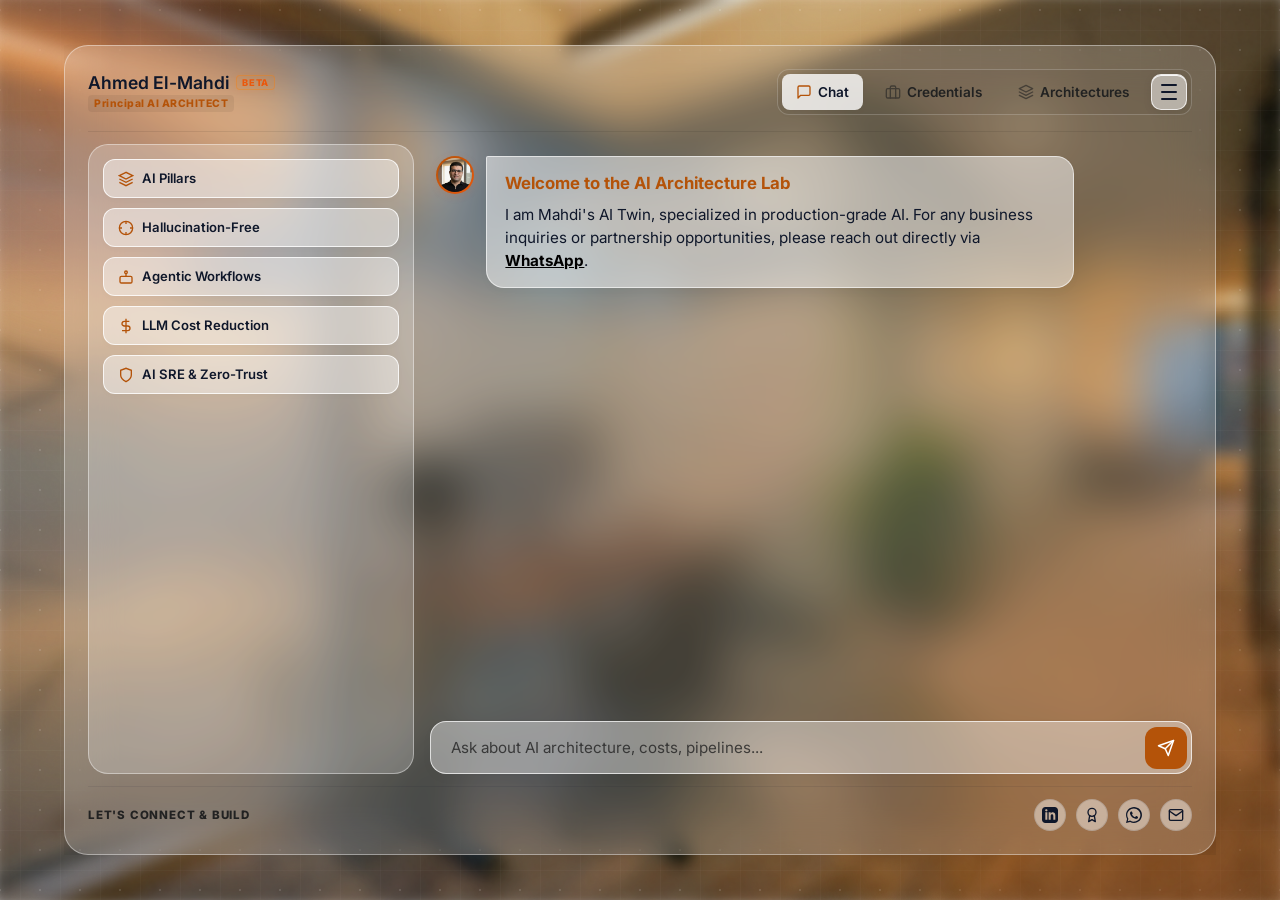
==== commit b62e46e8: "[Feature] AI architectures" ====
--- a/index.html
+++ b/index.html
@@ -13,22 +13,22 @@
     <meta name="keywords" content="Ahmed El-Mahdi, Principal AI Architect, Production-Grade AI, Data Architecture, RAG Architecture, LLM Cost Reduction, Agentic Workflows, AI Engineering Pillars, Enterprise AI Governance, AI Consultant">
     <meta name="author" content="Ahmed El-Mahdi">
     <meta name="robots" content="index, follow">
-    <link rel="canonical" href="http://agelmahdi.github.io">
-    <link rel="alternate" hreflang="en" href="http://agelmahdi.github.io">
-    <link rel="alternate" hreflang="ar" href="http://agelmahdi.github.io/index-ar.html">
+    <link rel="canonical" href="https://agelmahdi.github.io/">
+    <link rel="alternate" hreflang="en" href="https://agelmahdi.github.io/">
+    <link rel="alternate" hreflang="ar" href="https://agelmahdi.github.io/index-ar.html">
 
     <!-- Open Graph / Facebook Social Previews -->
     <meta property="og:title" content="Ahmed El-Mahdi - Principal AI Architect">
     <meta property="og:description" content="Explore Ahmed El-Mahdi's technical credentials, metrics, and consult him on Production-Grade AI, Data Architecture, RAG Architecture, LLM Cost Reduction, Agentic Workflows, AI Engineering Pillars, and Enterprise AI Governance.">
     <meta property="og:type" content="website">
-    <meta property="og:url" content="http://agelmahdi.github.io">
-    <meta property="og:image" content="profile.jpg">
+    <meta property="og:url" content="https://agelmahdi.github.io/">
+    <meta property="og:image" content="https://agelmahdi.github.io/profile.jpg">
 
     <!-- Twitter Card Previews -->
     <meta name="twitter:card" content="summary_large_image">
     <meta name="twitter:title" content="Ahmed El-Mahdi - Principal AI Architect">
     <meta name="twitter:description" content="Explore Ahmed El-Mahdi's technical credentials, metrics, and consult him on Production-Grade AI, Data Architecture, RAG Architecture, LLM Cost Reduction, Agentic Workflows, AI Engineering Pillars, and Enterprise AI Governance.">
-    <meta name="twitter:image" content="profile.jpg">
+    <meta name="twitter:image" content="https://agelmahdi.github.io/profile.jpg">
 
     <!-- Schema.org JSON-LD Structured Data -->
     <script type="application/ld+json">
@@ -42,9 +42,9 @@
         "name": "Ahmed El-Mahdi",
         "alternateName": "agelmahdi",
         "jobTitle": "Principal AI Architect",
-        "image": "http://agelmahdi.github.io/profile.jpg",
-    "description": "With over 10 years of experience in software engineering, solutions architecture and agile leadership, I architect intelligent realities. Operating at the intersection of deep tech and business strategy, I specialize in bridging the gap between complex Al capabilities and tangible business value. My mission is simple: ensure every AI solution I design is scalable, reliable, and engineered to drive measurable growth while slashing operational costs",
-    "url": "http://agelmahdi.github.io/",
+        "image": "https://agelmahdi.github.io/profile.jpg",
+    "description": "With over 10 years of experience in software engineering, deep tech, solutions architecture and agile leadership, I architect intelligent realities. Operating at the intersection of deep tech and business strategy, I specialize in bridging the gap between complex Al capabilities and tangible business value. My mission is simple: ensure every AI solution I design is scalable, reliable, and engineered to drive measurable growth while slashing operational costs",
+    "url": "https://agelmahdi.github.io/",
     "email": "agelmahdi@gmail.com",
     "telephone": "+201558333533",
     "sameAs": [
@@ -115,7 +115,7 @@
     <link href="https://fonts.googleapis.com/css2?family=Cairo:wght@300;400;600;700;800&family=Inter:wght@300;400;600;800&display=swap" rel="stylesheet">
     
 
-    <link rel="stylesheet" href="style.css?v=2.3">
+    <link rel="stylesheet" href="style.css?v=2.5">
 </head>
 <body>
     <!-- Background Noise & Ambient Orbs -->
@@ -161,10 +161,10 @@
                         <svg viewBox="0 0 24 24" fill="none" stroke="currentColor" stroke-width="2" stroke-linecap="round" stroke-linejoin="round" width="16" height="16"><rect x="2" y="7" width="20" height="14" rx="2" ry="2"></rect><path d="M16 21V5a2 2 0 0 0-2-2h-4a2 2 0 0 0-2 2v16"></path></svg>
                         Credentials
                     </button>
-                    <button class="nav-tab" id="tabMedia" data-tab="media" data-translate="tabMedia">
-                        <svg viewBox="0 0 24 24" fill="none" stroke="currentColor" stroke-width="2" stroke-linecap="round" stroke-linejoin="round" width="16" height="16"><path d="M22.54 6.42a2.78 2.78 0 0 0-1.94-2C18.88 4 12 4 12 4s-6.88 0-8.6.46a2.78 2.78 0 0 0-1.94 2A29 29 0 0 0 1 11.75a29 29 0 0 0 .46 5.33A2.78 2.78 0 0 0 3.4 19c1.72.46 8.6.46 8.6.46s6.88 0 8.6-.46a2.78 2.78 0 0 0 1.94-2 29 29 0 0 0 .46-5.25 29 29 0 0 0-.46-5.33z"></path><polygon points="9.75 15.02 15.5 11.75 9.75 8.48 9.75 15.02"></polygon></svg>
-                        Reels
-                    </button>
+                    <a class="nav-tab" id="tabArchitectures" href="ai architecture/presentation.html" data-translate="tabArchitectures">
+                        <svg viewBox="0 0 24 24" fill="none" stroke="currentColor" stroke-width="2" stroke-linecap="round" stroke-linejoin="round" width="16" height="16"><polygon points="12 2 2 7 12 12 22 7 12 2"></polygon><polyline points="2 17 12 22 22 17"></polyline><polyline points="2 12 12 17 22 12"></polyline></svg>
+                        Architectures
+                    </a>
                     <button class="nav-hamburger" id="navHamburger" aria-label="More options">
                         <span></span><span></span><span></span>
                     </button>
@@ -182,29 +182,29 @@
                 </button>
             </div>
             <div class="side-drawer-items">
-                <button type="button" class="side-drawer-tab side-drawer-link" data-scene="2">
+                <button type="button" class="side-drawer-tab side-drawer-link" id="drawerTabTechno" data-scene="2">
                     <span class="mode-icon">
                         <svg viewBox="0 0 24 24" fill="none" stroke="currentColor" stroke-width="2" width="18" height="18"><circle cx="12" cy="12" r="10"></circle><line x1="22" y1="12" x2="18" y2="12"></line><line x1="6" y1="12" x2="2" y2="12"></line><line x1="12" y1="6" x2="12" y2="2"></line><line x1="12" y1="22" x2="12" y2="18"></line></svg>
                     </span>
-                    <span class="mode-label" data-translate="navTechno">AI & Business</span>
-                </button>
-                <button type="button" class="side-drawer-tab side-drawer-link" data-scene="3">
+                    <span class="mode-label" data-translate="navTechno">Tech & Business</span>
+                </button>
+                <button type="button" class="side-drawer-tab side-drawer-link" id="drawerTabArchitecture" data-scene="3">
                     <span class="mode-icon">
                         <svg viewBox="0 0 24 24" fill="none" stroke="currentColor" stroke-width="2" width="18" height="18"><polygon points="12 2 2 7 12 12 22 7 12 2"></polygon><polyline points="2 17 12 22 22 17"></polyline><polyline points="2 12 12 17 22 12"></polyline></svg>
                     </span>
                     <span class="mode-label" data-translate="navArchitecture">AI Architecture</span>
                 </button>
-                <button type="button" class="side-drawer-tab side-drawer-link" data-scene="4">
+                <button type="button" class="side-drawer-tab side-drawer-link" id="drawerTabMetrics" data-scene="4">
                     <span class="mode-icon">
                         <svg viewBox="0 0 24 24" fill="none" stroke="currentColor" stroke-width="2" width="18" height="18"><line x1="18" y1="20" x2="18" y2="10"></line><line x1="12" y1="20" x2="12" y2="4"></line><line x1="6" y1="20" x2="6" y2="14"></line></svg>
                     </span>
                     <span class="mode-label" data-translate="navMetrics">The Metrics</span>
                 </button>
-                <button type="button" class="side-drawer-tab side-drawer-link" data-scene="5">
+                <button type="button" class="side-drawer-tab side-drawer-link" id="drawerTabFAQ" data-scene="5">
                     <span class="mode-icon">
                         <svg viewBox="0 0 24 24" fill="none" stroke="currentColor" stroke-width="2" width="18" height="18"><path d="M21 15a2 2 0 0 1-2 2H7l-4 4V5a2 2 0 0 1 2-2h14a2 2 0 0 1 2 2z"></path></svg>
                     </span>
-                    <span class="mode-label" data-translate="navFAQ">Executive FAQs</span>
+                    <span class="mode-label" data-translate="navFAQ">FAQs</span>
                 </button>
                 <div style="height: 1px; background: rgba(0,0,0,0.1); margin: 8px 0;"></div>
                 <button type="button" class="side-drawer-tab" id="modeBtn" data-mode="standard">
@@ -213,10 +213,18 @@
                     </span>
                     <span class="mode-label" id="modeText" data-translate="modeStandard">Standard</span>
                 </button>
-                <a class="side-drawer-tab side-drawer-lang" href="index-ar.html">
+                <button type="button" class="side-drawer-tab" id="drawerTabMedia" data-tab="media">
+                    <span class="mode-icon">
+                        <svg viewBox="0 0 24 24" fill="none" stroke="currentColor" stroke-width="2" width="18" height="18"><path d="M22.54 6.42a2.78 2.78 0 0 0-1.94-2C18.88 4 12 4 12 4s-6.88 0-8.6.46a2.78 2.78 0 0 0-1.94 2A29 29 0 0 0 1 11.75a29 29 0 0 0 .46 5.33A2.78 2.78 0 0 0 3.4 19c1.72.46 8.6.46 8.6.46s6.88 0 8.6-.46a2.78 2.78 0 0 0 1.94-2 29 29 0 0 0 .46-5.25 29 29 0 0 0-.46-5.33z"></path><polygon points="9.75 15.02 15.5 11.75 9.75 8.48 9.75 15.02"></polygon></svg>
+                    </span>
+                    <span class="mode-label" data-translate="navMedia">Reels</span>
+                </button>
+               
+                <a class="side-drawer-tab side-drawer-lang" id="drawerTabLang" href="index-ar.html">
                     <svg viewBox="0 0 24 24" fill="none" stroke="currentColor" stroke-width="2" width="18" height="18"><circle cx="12" cy="12" r="10"/><line x1="2" y1="12" x2="22" y2="12"/><path d="M12 2a15.3 15.3 0 0 1 4 10 15.3 15.3 0 0 1-4 10 15.3 15.3 0 0 1-4-10 15.3 15.3 0 0 1 4-10z"/></svg>
                     العربية
                 </a>
+                   
             </div>
         </nav>
 
@@ -305,8 +313,8 @@
 
                 <!-- Scene 3: Techno-Business Integration -->
                 <section class="scene" data-index="2">
-                    <h2 class="scene-header mb-1" data-translate="integrationTitle">Techno-Business Integration</h2>
-                    <p class="body-text text-center mb-3" data-translate="integrationSubtitle" style="font-size: 0.9rem; opacity: 0.9; margin: 0 auto; max-width: 80%;">The architectural philosophy that bridges the gap between deep-tech engineering and executive business objectives.</p>
+                    <h2 class="scene-header mb-1" data-translate="integrationTitle">AI & Business</h2>
+                    <p class="body-text text-center mb-3" data-translate="integrationSubtitle" style="font-size: 0.9rem; opacity: 0.9; margin: 0 auto; max-width: 80%;">The architectural philosophy that solves real world business problems with deep-tech engineering.</p>
                     
                     <div class="value-pipeline">
                         <div class="pipeline-line"></div>
@@ -350,7 +358,6 @@
 
                 <!-- Scene 4: Credentials (AI Pillars Neural Network) -->
                 <section class="scene" data-index="3">
-                    <h2 class="scene-header mb-1" data-translate="credentialsTitle">AI Architecture Framework</h2>                    
                     <!-- AI Pillars Neural Network Diagram -->
                     <div class="network-wrapper">
                         <div class="togaf-network-container">
@@ -422,7 +429,7 @@
                         <div class="glass-card wide-card metric-card" data-metric="model_metric" style="cursor: pointer;">
                             <h3 class="card-title text-gold" style="display: flex; align-items: center; gap: 8px;">
                                 <svg viewBox="0 0 24 24" fill="none" stroke="currentColor" stroke-width="2" width="20" height="20" style="flex-shrink: 0;"><rect x="4" y="4" width="16" height="16" rx="2" ry="2"></rect><rect x="9" y="9" width="6" height="6"></rect><line x1="9" y1="1" x2="9" y2="4"></line><line x1="15" y1="1" x2="15" y2="4"></line><line x1="9" y1="20" x2="9" y2="23"></line><line x1="15" y1="20" x2="15" y2="23"></line><line x1="20" y1="9" x2="23" y2="9"></line><line x1="20" y1="14" x2="23" y2="14"></line><line x1="1" y1="9" x2="4" y2="9"></line><line x1="1" y1="14" x2="4" y2="14"></line></svg>
-                                <span data-translate="metricsModelTitle">Model Specialization & Data</span>
+                                <span data-translate="metricsModelTitle">Model & Data Specialization</span>
                             </h3>
                             <p class="card-desc" data-translate="metricsModelDesc">Fine-tuned LLMs (PEFT/LoRA) and built scalable automated ELT pipelines to eliminate AI bottlenecks.</p>
                         </div>
@@ -438,7 +445,7 @@
 
                 <!-- Scene 6: FAQs -->
                 <section class="scene" data-index="5">
-                    <h2 class="scene-header mb-1" data-translate="faqTitle">Frequently Asked Questions</h2>
+                    <h2 class="scene-header mb-1" data-translate="faqTitle">FAQs</h2>
                     
                     <div class="cards-container faq-grid">
                         <div class="glass-card faq-card" data-faq="faq_build" style="cursor: pointer; padding: 1.2rem; border-left: 4px solid var(--gold);">
--- a/style.css
+++ b/style.css
@@ -325,6 +325,7 @@
     font-size: 0.85rem;
     font-weight: 600;
     color: var(--text-muted);
+    text-decoration: none;
     transition: all 0.3s ease;
 }
 
@@ -750,7 +751,24 @@
     transition: all 0.5s cubic-bezier(0.25, 1, 0.5, 1);
     overflow-y: auto;
     overflow-x: hidden;
+    overscroll-behavior-y: contain;
+    -webkit-overflow-scrolling: touch;
     padding: 10px 15px 30px 15px; /* Breathing room at bottom */
+}
+
+/* Custom Scrollbar for Scenes (matching Chat scrollbar) */
+.scene::-webkit-scrollbar {
+    width: 6px;
+}
+.scene::-webkit-scrollbar-track {
+    background: transparent;
+}
+.scene::-webkit-scrollbar-thumb {
+    background: rgba(0, 0, 0, 0.15);
+    border-radius: 10px;
+}
+.scene::-webkit-scrollbar-thumb:hover {
+    background: rgba(0, 0, 0, 0.25);
 }
 .scene > * {
     flex-shrink: 0;
@@ -1087,11 +1105,12 @@
     width: 100%;
     max-width: 680px;
     aspect-ratio: 1.65;
-    margin: 20px auto 0;
+    margin: 10px auto 0;
     display: flex;
     justify-content: center;
     align-items: center;
     z-index: 10;
+    transform-origin: top center;
 }
 
 .network-svg {
@@ -1211,7 +1230,7 @@
     width: 100%;
     display: flex;
     justify-content: center;
-    align-items: center;
+    align-items: flex-start;
     overflow: visible;
     margin-top: 10px;
 }
@@ -1324,23 +1343,52 @@
     }
 }
 
-/* Scaled up views for larger screens */
-@media (min-width: 1200px) {
+/* Scaled views for larger screens (requiring sufficient height to prevent vertical clipping) */
+@media (min-width: 1200px) and (min-height: 750px) {
+    .togaf-network-container {
+        transform: scale(1.18);
+        transform-origin: top center;
+    }
+    .network-wrapper {
+        height: 480px;
+    }
+}
+@media (min-width: 1500px) and (min-height: 850px) {
     .togaf-network-container {
         transform: scale(1.35);
-        transform-origin: center center;
+        transform-origin: top center;
     }
     .network-wrapper {
-        height: 510px;
-    }
-}
-@media (min-width: 1500px) {
+        height: 550px;
+    }
+}
+
+/* Scaling down for short viewport heights (e.g., half-height desktop windows or landscape screens) */
+@media (max-height: 750px) and (min-width: 769px) {
     .togaf-network-container {
-        transform: scale(1.55);
-        transform-origin: center center;
+        transform: scale(0.82);
+        transform-origin: top center;
     }
     .network-wrapper {
-        height: 590px;
+        height: 340px;
+    }
+}
+@media (max-height: 640px) and (min-width: 769px) {
+    .togaf-network-container {
+        transform: scale(0.68);
+        transform-origin: top center;
+    }
+    .network-wrapper {
+        height: 285px;
+    }
+}
+@media (max-height: 520px) and (min-width: 769px) {
+    .togaf-network-container {
+        transform: scale(0.55);
+        transform-origin: top center;
+    }
+    .network-wrapper {
+        height: 230px;
     }
 }
 
@@ -2001,50 +2049,7 @@
     }
 }
 
-/* Short viewport heights adjustments (e.g. mobile landscape, short desktops) */
-@media (max-height: 640px) {
-    body {
-        align-items: flex-start !important;
-        overflow-y: auto !important;
-        padding: 10px 0 !important;
-        height: auto !important;
-        min-height: 100vh !important;
-    }
-    
-    .main-container {
-        position: relative !important;
-        top: 0 !important;
-        left: 0 !important;
-        transform: none !important;
-        width: 95% !important;
-        max-width: 1400px !important;
-        height: auto !important;
-        min-height: calc(100vh - 20px) !important;
-        margin: 10px auto !important;
-    }
-    
-    .chat-wrapper {
-        height: 480px !important;
-    }
-    
-    #contentPortfolio {
-        height: 480px !important;
-    }
-
-    @media (min-width: 769px) {
-        .togaf-network-container {
-            transform: scale(0.85) !important;
-            transform-origin: center center !important;
-        }
-        .network-wrapper {
-            height: 340px !important;
-        }
-    }
-    
-    .scene {
-        padding-bottom: 5.5rem !important;
-    }
-}
+
 
 
 /* --- Media Reels Hub Section --- */
@@ -2497,13 +2502,7 @@
     height: 16px;
 }
 
-/* Height limitation safeguards for Reels Container */
-@media (max-height: 640px) {
-    .chat-wrapper, #contentPortfolio, #contentMedia {
-        height: auto !important;
-        min-height: 480px;
-    }
-}
+
 
 /* Facebook/Other Iframe Embed styles */
 .reel-video-wrapper iframe {
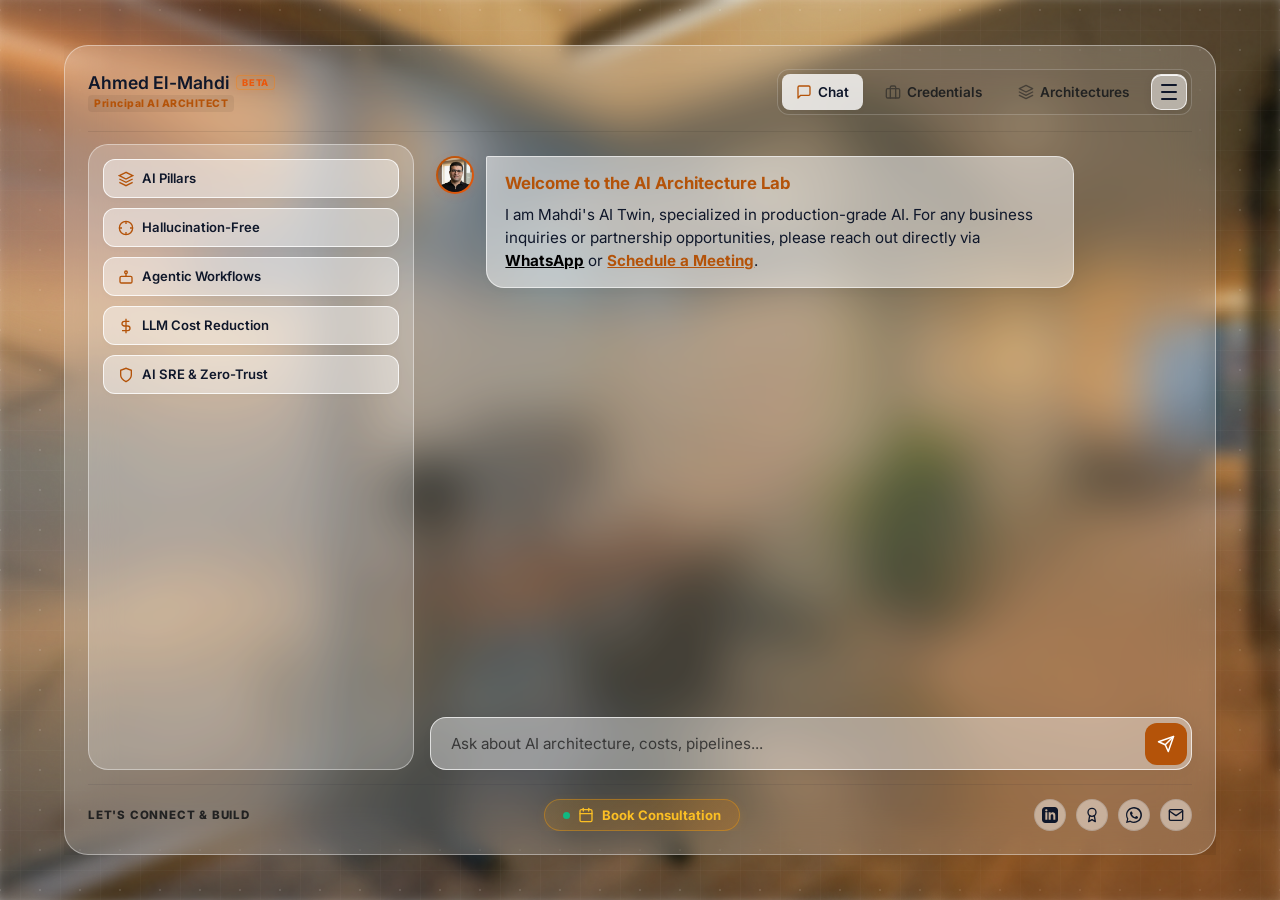
==== commit 30f361be: "[Feature] AI architectures" ====
--- a/index.html
+++ b/index.html
@@ -115,7 +115,7 @@
     <link href="https://fonts.googleapis.com/css2?family=Cairo:wght@300;400;600;700;800&family=Inter:wght@300;400;600;800&display=swap" rel="stylesheet">
     
 
-    <link rel="stylesheet" href="style.css?v=2.5">
+    <link rel="stylesheet" href="style.css?v=3.0">
 </head>
 <body>
     <!-- Background Noise & Ambient Orbs -->
@@ -161,7 +161,7 @@
                         <svg viewBox="0 0 24 24" fill="none" stroke="currentColor" stroke-width="2" stroke-linecap="round" stroke-linejoin="round" width="16" height="16"><rect x="2" y="7" width="20" height="14" rx="2" ry="2"></rect><path d="M16 21V5a2 2 0 0 0-2-2h-4a2 2 0 0 0-2 2v16"></path></svg>
                         Credentials
                     </button>
-                    <a class="nav-tab" id="tabArchitectures" href="ai architecture/presentation.html" data-translate="tabArchitectures">
+                    <a class="nav-tab" id="tabArchitectures" href="architectures/index.html" data-translate="tabArchitectures">
                         <svg viewBox="0 0 24 24" fill="none" stroke="currentColor" stroke-width="2" stroke-linecap="round" stroke-linejoin="round" width="16" height="16"><polygon points="12 2 2 7 12 12 22 7 12 2"></polygon><polyline points="2 17 12 22 22 17"></polyline><polyline points="2 12 12 17 22 12"></polyline></svg>
                         Architectures
                     </a>
@@ -207,6 +207,12 @@
                     <span class="mode-label" data-translate="navFAQ">FAQs</span>
                 </button>
                 <div style="height: 1px; background: rgba(0,0,0,0.1); margin: 8px 0;"></div>
+                <button type="button" class="side-drawer-tab" id="drawerTabBook" onclick="window.openBookingModal()">
+                    <span class="mode-icon" style="color: #fbbf24;">
+                        <svg viewBox="0 0 24 24" fill="none" stroke="currentColor" stroke-width="2" width="18" height="18"><rect x="3" y="4" width="18" height="18" rx="2" ry="2"></rect><line x1="16" y1="2" x2="16" y2="6"></line><line x1="8" y1="2" x2="8" y2="6"></line><line x1="3" y1="10" x2="21" y2="10"></line></svg>
+                    </span>
+                    <span class="mode-label" data-translate="bookConsultationBtn">Book Consultation</span>
+                </button>
                 <button type="button" class="side-drawer-tab" id="modeBtn" data-mode="standard">
                     <span class="mode-icon">
                         <svg viewBox="0 0 24 24" fill="none" stroke="currentColor" stroke-width="2" width="18" height="18"><circle cx="12" cy="12" r="3"></circle><path d="M19.4 15a1.65 1.65 0 0 0 .33 1.82l.06.06a2 2 0 0 1 0 2.83 2 2 0 0 1-2.83 0l-.06-.06a1.65 1.65 0 0 0-1.82-.33 1.65 1.65 0 0 0-1 1.51V21a2 2 0 0 1-2 2 2 2 0 0 1-2-2v-.09A1.65 1.65 0 0 0 9 19.4a1.65 1.65 0 0 0-1.82.33l-.06.06a2 2 0 0 1-2.83 0 2 2 0 0 1 0-2.83l.06-.06a1.65 1.65 0 0 0 .33-1.82 1.65 1.65 0 0 0-1.51-1H3a2 2 0 0 1-2-2 2 2 0 0 1 2-2h.09A1.65 1.65 0 0 0 4.6 9a1.65 1.65 0 0 0-.33-1.82l-.06-.06a2 2 0 0 1 0-2.83 2 2 0 0 1 2.83 0l.06.06a1.65 1.65 0 0 0 1.82.33H9a1.65 1.65 0 0 0 1-1.51V3a2 2 0 0 1 2-2 2 2 0 0 1 2 2v.09a1.65 1.65 0 0 0 1 1.51 1.65 1.65 0 0 0 1.82-.33l.06-.06a2 2 0 0 1 2.83 0 2 2 0 0 1 0 2.83l-.06.06a1.65 1.65 0 0 0-.33 1.82V9a1.65 1.65 0 0 0 1.51 1H21a2 2 0 0 1 2 2 2 2 0 0 1-2 2h-.09a1.65 1.65 0 0 0-1.51 1z"></path></svg>
@@ -238,7 +244,7 @@
                         </div>
                         <div class="message-content">
                             <p class="greeting-title" data-translate="greetingTitle">Welcome to the AI Architecture Lab</p>
-                            <p class="mt-1" data-translate="greetingDesc">I am Mahdi's AI Twin, specialized in production-grade AI. For any business inquiries or partnership opportunities, please reach out directly via <a href="https://wa.me/201558333533" target="_blank" style="color: #000000ff; font-weight: bold; text-decoration: underline;">WhatsApp</a>.</p>
+                            <p class="mt-1" data-translate="greetingDesc">I am Mahdi's AI Twin, specialized in production-grade AI. For any business inquiries or partnership opportunities, please reach out directly via <a href="https://wa.me/201558333533" target="_blank" style="color: #000000ff; font-weight: bold; text-decoration: underline;">WhatsApp</a> or <a href="javascript:void(0)" onclick="window.openBookingModal()" style="color: var(--gold); font-weight: bold; text-decoration: underline;">Schedule a Meeting</a>.</p>
                         </div>
                     </div>
                 </div>
@@ -527,6 +533,16 @@
 
         <footer class="app-footer">
             <span class="footer-title" data-translate="ctaTitle">Let's Connect & Build</span>
+            <button type="button" class="footer-booking-btn" id="footerBookingBtn" onclick="window.openBookingModal()" aria-label="Book Consultation">
+                <span class="footer-booking-pulse"></span>
+                <svg viewBox="0 0 24 24" fill="none" stroke="currentColor" stroke-width="2" stroke-linecap="round" stroke-linejoin="round" width="16" height="16">
+                    <rect x="3" y="4" width="18" height="18" rx="2" ry="2"></rect>
+                    <line x1="16" y1="2" x2="16" y2="6"></line>
+                    <line x1="8" y1="2" x2="8" y2="6"></line>
+                    <line x1="3" y1="10" x2="21" y2="10"></line>
+                </svg>
+                <span data-translate="bookConsultationBtn">Book Consultation</span>
+            </button>
             <div class="footer-buttons">
                 <a href="https://linkedin.com/in/agelmahdi" target="_blank" class="footer-btn" id="footerLinkedIn" aria-label="LinkedIn">
                     <svg viewBox="0 0 24 24" fill="currentColor" width="16" height="16"><path d="M19 0h-14c-2.761 0-5 2.239-5 5v14c0 2.761 2.239 5 5 5h14c2.762 0 5-2.239 5-5v-14c0-2.761-2.238-5-5-5zm-11 19h-3v-11h3v11zm-1.5-12.268c-.966 0-1.75-.79-1.75-1.764s.784-1.764 1.75-1.764 1.75.79 1.75 1.764-.783 1.764-1.75 1.764zm13.5 12.268h-3v-5.604c0-3.368-4-3.113-4 0v5.604h-3v-11h3v1.765c1.396-2.586 7-2.777 7 2.476v6.759z"/></svg>
@@ -546,6 +562,152 @@
         </footer>
     </div>
 
-    <script src="script.js"></script>
+    <!-- Meeting Scheduling Modal -->
+    <div class="booking-modal" id="bookingModal" role="dialog" aria-modal="true" aria-labelledby="bookingModalTitle">
+        <div class="booking-modal-overlay" id="bookingModalOverlay"></div>
+        <div class="booking-modal-content">
+            <div class="booking-modal-header dd-popover-header">
+                <div class="dd-popover-header-top">
+                    <span class="dd-popover-badge badge-general" id="modalHeaderBadge">STRATEGY & ROADMAP</span>
+                    <button type="button" class="dd-popover-close-btn" id="bookingCloseBtn" aria-label="Close Booking Modal" title="Close">
+                        <svg aria-hidden="true" focusable="false" viewBox="0 0 24 24" fill="none" stroke="currentColor" stroke-width="2" stroke-linecap="round" stroke-linejoin="round" width="14" height="14"><line x1="18" y1="6" x2="6" y2="18"></line><line x1="6" y1="6" x2="18" y2="18"></line></svg>
+                    </button>
+                </div>
+                <h3 class="dd-popover-title" id="bookingModalTitle" data-translate="bookingTitle">Deep Dive AI Consultation</h3>
+                <p class="dd-popover-subtitle" data-translate="bookingSubtitle">Direct 1-on-1 architecture strategy session with Ahmed El-Mahdi</p>
+            </div>
+
+            <div class="booking-modal-body">
+                <!-- Consultation Track Selector Trigger -->
+                <div class="booking-section">
+                    <div class="booking-track-header-row">
+                        <label class="booking-label booking-clickable-label" id="trackPickerTriggerLabel" data-translate="bookingStep1">Select Focus Track</label>
+                        <button type="button" class="btn-change-track" id="btnChangeTrack" aria-label="Change Focus Track">
+                            <span data-translate="btnChangeTrack">Change Track</span>
+                            <svg viewBox="0 0 24 24" fill="none" stroke="currentColor" stroke-width="2" width="13" height="13"><polyline points="9 18 15 12 9 6"></polyline></svg>
+                        </button>
+                    </div>
+                    <div class="selected-track-card category-general" id="selectedTrackCard" role="button" tabindex="0" aria-haspopup="dialog" aria-expanded="false" title="Click to change Focus Track">
+                        <div class="selected-track-main">
+                            <span class="selected-track-icon" id="selectedTrackIcon" style="color: #fbbf24;">
+                                <svg viewBox="0 0 24 24" fill="none" stroke="currentColor" stroke-width="2" width="16" height="16"><polygon points="12 2 15.09 8.26 22 9.27 17 14.14 18.18 21.02 12 17.77 5.82 21.02 7 14.14 2 9.27 8.91 8.26 12 2"></polygon></svg>
+                            </span>
+                            <div class="selected-track-info">
+                                <div class="selected-track-title-row">
+                                    <strong id="selectedTrackTitle">Executive AI Strategy & Roadmap</strong>
+                                    <span class="selected-track-badge badge-general" id="selectedTrackBadge">General</span>
+                                </div>
+                                <div class="selected-track-meta">
+                                    <span class="selected-track-dur" id="selectedTrackDuration">30 mins</span>
+                                    <span class="selected-track-sep">•</span>
+                                    <span class="selected-track-desc" id="selectedTrackDesc">Build vs buy evaluation, security governance, team audit & 12-month horizon.</span>
+                                </div>
+                            </div>
+                        </div>
+                        <div class="selected-track-action">
+                            <span class="selected-track-action-text" data-translate="btnBrowse">Browse</span>
+                            <svg viewBox="0 0 24 24" fill="none" stroke="currentColor" stroke-width="2.2" width="14" height="14"><polyline points="9 18 15 12 9 6"></polyline></svg>
+                        </div>
+                    </div>
+                </div>
+
+                <!-- Preferred Date & Time Slot -->
+                <div class="booking-section">
+                    <div class="booking-label-row">
+                        <label class="booking-label" data-translate="bookingStep2">Date & Time</label>
+                        <div class="booking-timezone-note" id="bookingTimezoneNote">
+                            <svg viewBox="0 0 24 24" fill="none" stroke="currentColor" stroke-width="2" width="12" height="12"><circle cx="12" cy="12" r="10"></circle><polyline points="12 6 12 12 16 14"></polyline></svg>
+                            <span data-translate="bookingTimezone">Egypt Time (Cairo, GMT+3)</span>
+                        </div>
+                    </div>
+                    <!-- Horizontal Day Picker -->
+                    <div class="booking-days-scroll" id="bookingDaysScroll">
+                        <!-- Injected dynamically via script.js -->
+                    </div>
+                    <!-- Time Slots Grid -->
+                    <div class="booking-slots-grid" id="bookingSlotsGrid">
+                        <!-- Injected dynamically via script.js -->
+                    </div>
+                </div>
+
+                <!-- Contact Details -->
+                <div class="booking-section">
+                    <label class="booking-label" data-translate="bookingStep3">Your Contact Details</label>
+                    <div class="booking-form-grid">
+                        <div class="booking-field">
+                            <label for="bookingName" data-translate="fieldName">Full Name *</label>
+                            <input type="text" id="bookingName" placeholder="e.g. Sarah Jenkins" required autocomplete="name">
+                        </div>
+                        <div class="booking-field">
+                            <label for="bookingEmail" data-translate="fieldEmail">Work Email *</label>
+                            <input type="email" id="bookingEmail" placeholder="sarah@company.com" required autocomplete="email">
+                        </div>
+                        <div class="booking-field full-width">
+                            <label for="bookingCompany" data-translate="fieldCompany">Organization / Company</label>
+                            <input type="text" id="bookingCompany" placeholder="e.g. Apex Financial Systems" autocomplete="organization">
+                        </div>
+                        <div class="booking-field full-width">
+                            <label for="bookingNotes" data-translate="fieldNotes">Brief Architecture Context (Optional)</label>
+                            <textarea id="bookingNotes" rows="2" placeholder="e.g. Scaling RAG to 50k QPS, reducing token costs by 40%..."></textarea>
+                        </div>
+                    </div>
+                </div>
+            </div>
+
+            <div class="booking-modal-footer">
+                <div class="booking-actions">
+                    <button type="button" class="btn-confirm-wa" id="btnConfirmWhatsApp">
+                        <svg viewBox="0 0 24 24" fill="currentColor" width="18" height="18">
+                            <path d="M12.012 0C5.398 0 .04 5.352.04 11.96c0 2.104.543 4.154 1.58 5.944L0 24l6.196-1.62c1.73.94 3.708 1.44 5.804 1.44 6.616 0 11.96-5.352 11.96-11.96C24 5.352 18.64 0 12.012 0zm0 21.96c-1.87 0-3.708-.488-5.334-1.414l-.382-.224-3.666.96.974-3.564-.246-.39a9.882 9.882 0 0 1-1.516-5.368c0-5.452 4.436-9.89 9.89-9.89 5.452 0 9.89 4.438 9.89 9.89 0 5.452-4.438 9.89-9.89 9.89zm5.412-7.398c-.296-.148-1.758-.868-2.03-.966-.274-.098-.472-.148-.672.148-.198.298-.77 1.036-.944 1.234-.172.196-.346.222-.642.074-.296-.148-1.252-.462-2.386-1.472-.882-.788-1.478-1.76-1.652-2.056-.172-.296-.018-.456.13-.604.134-.132.296-.346.444-.518.148-.172.198-.296.296-.494.098-.198.05-.37-.024-.518-.074-.148-.672-1.62-.92-2.218-.242-.582-.488-.504-.672-.514-.174-.008-.372-.01-.57-.01-.198 0-.52.074-.792.37-.272.296-1.04 1.016-1.04 2.478 0 1.462 1.064 2.876 1.212 3.074.148.198 2.096 3.2 5.076 4.488.71.306 1.262.49 1.692.626.712.226 1.36.194 1.872.118.572-.086 1.758-.72 2.006-1.414.248-.692.248-1.284.172-1.414-.074-.12-.272-.196-.568-.344z"/>
+                        </svg>
+                        <span data-translate="btnConfirmWA">Confirm via WhatsApp</span>
+                    </button>
+                    <button type="button" class="btn-confirm-email" id="btnConfirmEmail">
+                        <svg viewBox="0 0 24 24" fill="none" stroke="currentColor" stroke-width="2" width="16" height="16">
+                            <path d="M4 4h16c1.1 0 2 .9 2 2v12c0 1.1-.9 2-2 2H4c-1.1 0-2-.9-2-2V6c0-1.1.9-2 2-2z"></path>
+                            <polyline points="22,6 12,13 2,6"></polyline>
+                        </svg>
+                        <span data-translate="btnConfirmEmail">Confirm via Email</span>
+                    </button>
+                </div>
+            </div>
+        </div>
+    </div>
+
+    <!-- Focus Track Selection Modal (Deep Dive Modal Style) -->
+    <div class="track-modal" id="trackModal" role="dialog" aria-modal="true" aria-labelledby="trackModalTitle">
+        <div class="track-modal-backdrop" id="trackModalBackdrop"></div>
+        <div class="track-modal-content dd-popover-style">
+            <div class="dd-popover-header track-modal-header">
+                <div class="dd-popover-header-top">
+                    <span class="dd-popover-badge badge-general" id="trackModalBadge">STRATEGY & ROADMAP</span>
+                    <button type="button" class="dd-popover-close-btn" id="trackModalCloseBtn" aria-label="Close Track Selection" title="Close">
+                        <svg aria-hidden="true" focusable="false" viewBox="0 0 24 24" fill="none" stroke="currentColor" stroke-width="2" stroke-linecap="round" stroke-linejoin="round" width="14" height="14"><line x1="18" y1="6" x2="6" y2="18"></line><line x1="6" y1="6" x2="18" y2="18"></line></svg>
+                    </button>
+                </div>
+                <div class="track-modal-header-nav">
+                    <div>
+                        <h3 class="dd-popover-title" id="trackModalTitle" data-translate="trackModalTitle">Select Focus Track</h3>
+                        <p class="dd-popover-subtitle" data-translate="trackModalSubtitle">Choose an architecture blueprint or strategic advisory track</p>
+                    </div>
+                    <div class="mode-toggle-group track-mode-toggle-group" role="tablist" aria-label="Consultation Tracks">
+                        <button type="button" class="mode-btn track-mode-btn active" id="trackModeGeneral" role="tab" aria-selected="true">
+                            <svg aria-hidden="true" focusable="false" viewBox="0 0 24 24" fill="none" stroke="currentColor" stroke-width="2" stroke-linecap="round" stroke-linejoin="round" width="13" height="13"><path d="M4 19.5A2.5 2.5 0 0 1 6.5 17H20"></path><path d="M6.5 2H20v20H6.5A2.5 2.5 0 0 1 4 19.5v-15A2.5 2.5 0 0 1 6.5 2z"></path></svg>
+                            <span data-translate="trackTabGeneral">General</span>
+                        </button>
+                        <button type="button" class="mode-btn track-mode-btn" id="trackModeDeepDive" role="tab" aria-selected="false">
+                            <svg aria-hidden="true" focusable="false" viewBox="0 0 24 24" fill="currentColor" width="13" height="13" style="vertical-align: -1px; margin-right: 4px;"><path d="M12.012 0C5.398 0 .04 5.352.04 11.96c0 2.104.543 4.154 1.58 5.944L0 24l6.196-1.62c1.73.94 3.708 1.44 5.804 1.44 6.616 0 11.96-5.352 11.96-11.96C24 5.352 18.64 0 12.012 0zm0 21.96c-1.87 0-3.708-.488-5.334-1.414l-.382-.224-3.666.96.974-3.564-.246-.39a9.882 9.882 0 0 1-1.516-5.368c0-5.452 4.436-9.89 9.89-9.89 5.452 0 9.89 4.438 9.89 9.89 0 5.452-4.438 9.89-9.89 9.89zm5.412-7.398c-.296-.148-1.758-.868-2.03-.966-.274-.098-.472-.148-.672.148-.198.298-.77 1.036-.944 1.234-.172.196-.346.222-.642.074-.296-.148-1.252-.462-2.386-1.472-.882-.788-1.478-1.76-1.652-2.056-.172-.296-.018-.456.13-.604.134-.132.296-.346.444-.518.148-.172.198-.296.296-.494.098-.198.05-.37-.024-.518-.074-.148-.672-1.62-.92-2.218-.242-.582-.488-.504-.672-.514-.174-.008-.372-.01-.57-.01-.198 0-.52.074-.792.37-.272.296-1.04 1.016-1.04 2.478 0 1.462 1.064 2.876 1.212 3.074.148.198 2.096 3.2 5.076 4.488.71.306 1.262.49 1.692.626.712.226 1.36.194 1.872.118.572-.086 1.758-.72 2.006-1.414.248-.692.248-1.284.172-1.414-.074-.12-.272-.196-.568-.344z"/></svg>
+                            <span data-translate="trackTabDeepDive">Deep Dive</span>
+                        </button>
+                    </div>
+                </div>
+            </div>
+            <div class="track-modal-topics-list" id="bookingTopicsGrid">
+                <!-- Injected dynamically via script.js -->
+            </div>
+        </div>
+    </div>
+
+    <script src="script.js?v=3.0"></script>
 </body>
 </html>
--- a/style.css
+++ b/style.css
@@ -299,8 +299,12 @@
     transform: translateY(-1px);
 }
 
-body[dir="rtl"] {
-    font-family: 'Cairo', 'Inter', sans-serif;
+body[dir="rtl"],
+body[dir="rtl"] button,
+body[dir="rtl"] input,
+body[dir="rtl"] textarea,
+body[dir="rtl"] select {
+    font-family: 'Cairo', 'Inter', -apple-system, BlinkMacSystemFont, "Segoe UI", Roboto, sans-serif;
 }
 
 .app-nav {
@@ -1954,16 +1958,17 @@
     display: flex;
     justify-content: space-between;
     align-items: center;
-    padding-top: 12px;
-    margin-top: 12px;
+    padding-top: 14px;
+    margin-top: 14px;
     border-top: 1px solid rgba(15, 23, 42, 0.08);
     position: relative;
     z-index: 5;
     background: transparent;
-    max-height: 100px;
+    max-height: 120px;
     opacity: 1;
     transition: max-height 0.4s cubic-bezier(0.4, 0, 0.2, 1), margin 0.4s ease, padding 0.4s ease, opacity 0.4s ease, border-color 0.4s ease;
     overflow: hidden;
+    gap: 12px;
 }
 
 .app-footer.collapsed {
@@ -1981,12 +1986,70 @@
     color: var(--text-muted);
     letter-spacing: 0.8px;
     text-transform: uppercase;
+    flex-shrink: 0;
+}
+
+/* Center Consultation Button in Footer */
+.footer-booking-btn {
+    display: inline-flex;
+    align-items: center;
+    justify-content: center;
+    margin: 0 auto;
+    gap: 8px;
+    background: linear-gradient(135deg, rgba(245, 158, 11, 0.15) 0%, rgba(217, 119, 6, 0.25) 100%);
+    border: 1px solid rgba(245, 158, 11, 0.4);
+    color: #fbbf24;
+    padding: 7px 18px;
+    border-radius: 9999px;
+    font-size: 0.82rem;
+    font-weight: 700;
+    cursor: pointer;
+    transition: all 0.25s cubic-bezier(0.16, 1, 0.3, 1);
+    box-shadow: 0 2px 10px rgba(245, 158, 11, 0.12);
+    text-decoration: none;
+    white-space: nowrap;
+    backdrop-filter: blur(8px);
+    -webkit-backdrop-filter: blur(8px);
+}
+
+.footer-booking-btn:hover {
+    background: linear-gradient(135deg, #f59e0b 0%, #d97706 100%);
+    color: #0f172a;
+    border-color: #f59e0b;
+    transform: translateY(-2px);
+    box-shadow: 0 6px 18px rgba(245, 158, 11, 0.35);
+}
+
+.footer-booking-btn:hover svg {
+    color: #0f172a;
+}
+
+.footer-booking-pulse {
+    width: 7px;
+    height: 7px;
+    border-radius: 50%;
+    background: #10b981;
+    box-shadow: 0 0 0 0 rgba(16, 185, 129, 0.7);
+    animation: footerPulse 2s infinite;
+}
+
+@keyframes footerPulse {
+    0% {
+        box-shadow: 0 0 0 0 rgba(16, 185, 129, 0.7);
+    }
+    70% {
+        box-shadow: 0 0 0 6px rgba(16, 185, 129, 0);
+    }
+    100% {
+        box-shadow: 0 0 0 0 rgba(16, 185, 129, 0);
+    }
 }
 
 .footer-buttons {
     display: flex;
     gap: 10px;
     align-items: center;
+    flex-shrink: 0;
 }
 
 .footer-btn {
@@ -2029,23 +2092,31 @@
 }
 
 /* Mobile responsive layout adjustment for footer */
-@media (max-width: 480px) {
+@media (max-width: 600px) {
     .app-footer {
         flex-direction: column;
-        gap: 8px;
+        gap: 10px;
         text-align: center;
-        padding-top: 8px;
-        margin-top: 8px;
+        padding-top: 10px;
+        margin-top: 10px;
+        max-height: 180px;
     }
     body[dir="rtl"] .app-footer {
         flex-direction: column;
     }
+    .footer-booking-btn {
+        order: 1;
+        width: 100%;
+        max-width: 260px;
+        justify-content: center;
+        padding: 9px 18px;
+    }
     .footer-title {
+        order: 2;
         font-size: 0.68rem;
     }
-    .footer-btn {
-        width: 30px;
-        height: 30px;
+    .footer-buttons {
+        order: 3;
     }
 }
 
@@ -2576,3 +2647,1292 @@
     transform: translateY(-2px);
     box-shadow: 0 6px 16px rgba(212, 175, 55, 0.3);
 }
+
+/* ==========================================================================
+   Persistent Floating "Book Consultation" Pill Button
+   ========================================================================== */
+.floating-booking-pill {
+    position: fixed;
+    bottom: 24px;
+    right: 28px;
+    z-index: 920;
+    display: inline-flex;
+    align-items: center;
+    gap: 10px;
+    background: linear-gradient(135deg, rgba(15, 23, 42, 0.94) 0%, rgba(30, 41, 59, 0.96) 100%);
+    border: 1px solid rgba(217, 119, 6, 0.6);
+    color: #ffffff;
+    padding: 10px 20px;
+    border-radius: 9999px;
+    font-size: 0.88rem;
+    font-weight: 700;
+    font-family: inherit;
+    cursor: pointer;
+    box-shadow: 0 10px 30px rgba(0, 0, 0, 0.4), 0 0 20px rgba(217, 119, 6, 0.25);
+    backdrop-filter: blur(12px);
+    -webkit-backdrop-filter: blur(12px);
+    transition: all 0.25s cubic-bezier(0.16, 1, 0.3, 1);
+    touch-action: manipulation;
+    -webkit-tap-highlight-color: transparent;
+    user-select: none;
+}
+
+body[dir="rtl"] .floating-booking-pill {
+    right: auto;
+    left: 28px;
+}
+
+.floating-booking-pill:hover {
+    transform: translateY(-3px) scale(1.02);
+    border-color: #f59e0b;
+    box-shadow: 0 14px 35px rgba(0, 0, 0, 0.45), 0 0 28px rgba(245, 158, 11, 0.4);
+}
+
+.floating-booking-pill:active {
+    transform: translateY(0) scale(0.98);
+}
+
+.booking-pill-pulse {
+    width: 8px;
+    height: 8px;
+    border-radius: 50%;
+    background: #10b981;
+    position: relative;
+    flex-shrink: 0;
+}
+
+.booking-pill-pulse::after {
+    content: '';
+    position: absolute;
+    top: -3px;
+    left: -3px;
+    width: 14px;
+    height: 14px;
+    border-radius: 50%;
+    background: rgba(16, 185, 129, 0.4);
+    animation: bookingPulse 2s infinite ease-out;
+}
+
+@keyframes bookingPulse {
+    0% { transform: scale(0.7); opacity: 0.9; }
+    100% { transform: scale(1.8); opacity: 0; }
+}
+
+.booking-pill-icon {
+    display: inline-flex;
+    align-items: center;
+    color: #fbbf24;
+    flex-shrink: 0;
+}
+
+.booking-pill-text {
+    letter-spacing: 0.02em;
+    white-space: nowrap;
+}
+
+@media (max-width: 768px) {
+    .floating-booking-pill {
+        bottom: 74px;
+        right: 18px;
+        padding: 9px 15px;
+        font-size: 0.82rem;
+        min-height: 44px;
+    }
+    body[dir="rtl"] .floating-booking-pill {
+        left: 18px;
+        right: auto;
+    }
+}
+
+@media (max-width: 480px) {
+    .floating-booking-pill {
+        bottom: 70px;
+        right: 14px;
+        padding: 8px 14px;
+        font-size: 0.8rem;
+    }
+    body[dir="rtl"] .floating-booking-pill {
+        left: 14px;
+        right: auto;
+    }
+}
+
+/* ==========================================================================
+   Meeting Scheduling Modal
+   ========================================================================== */
+.booking-modal {
+    position: fixed;
+    top: 0;
+    left: 0;
+    width: 100%;
+    height: 100%;
+    z-index: 10000;
+    display: flex;
+    align-items: center;
+    justify-content: center;
+    opacity: 0;
+    visibility: hidden;
+    pointer-events: none;
+    transition: opacity 0.28s ease, visibility 0.28s ease;
+}
+
+.booking-modal.active {
+    opacity: 1;
+    visibility: visible;
+    pointer-events: auto;
+}
+
+.booking-modal-overlay {
+    position: absolute;
+    top: 0;
+    left: 0;
+    width: 100%;
+    height: 100%;
+    background: rgba(15, 23, 42, 0.42);
+    backdrop-filter: blur(14px);
+    -webkit-backdrop-filter: blur(14px);
+}
+
+.booking-modal-content {
+    position: relative;
+    z-index: 2;
+    background: linear-gradient(145deg, rgba(255, 255, 255, 0.92) 0%, rgba(248, 250, 252, 0.96) 100%);
+    backdrop-filter: blur(28px) saturate(180%);
+    -webkit-backdrop-filter: blur(28px) saturate(180%);
+    border: 1px solid rgba(255, 255, 255, 0.85);
+    border-top: 1px solid #ffffff;
+    border-radius: 20px;
+    width: 90%;
+    max-width: 520px;
+    max-height: 86vh;
+    margin: auto;
+    display: flex;
+    flex-direction: column;
+    overflow: hidden;
+    box-shadow: 0 24px 60px rgba(15, 23, 42, 0.18),
+                0 0 35px rgba(180, 83, 9, 0.10),
+                inset 0 1px 1px rgba(255, 255, 255, 0.9);
+    transform: translateY(14px) scale(0.98);
+    transition: transform 0.28s cubic-bezier(0.16, 1, 0.3, 1), opacity 0.25s ease;
+    color: var(--text-main);
+}
+
+.booking-modal.active .booking-modal-content {
+    transform: translateY(0) scale(1);
+}
+
+.booking-modal-header.dd-popover-header {
+    margin-bottom: 0;
+    padding: 16px 20px 12px;
+    border-bottom: 1px solid rgba(0, 0, 0, 0.07);
+    background: rgba(255, 255, 255, 0.5);
+    display: flex;
+    flex-direction: column;
+    gap: 4px;
+    flex-shrink: 0;
+}
+
+.dd-popover-header-top {
+    display: flex;
+    justify-content: space-between;
+    align-items: center;
+    margin-bottom: 2px;
+}
+
+.dd-popover-close-btn {
+    display: inline-flex;
+    align-items: center;
+    justify-content: center;
+    width: 26px;
+    height: 26px;
+    padding: 0;
+    background: rgba(0, 0, 0, 0.05);
+    border: 1px solid rgba(0, 0, 0, 0.08);
+    border-radius: 50%;
+    color: #475569;
+    font-size: 0.72rem;
+    cursor: pointer;
+    line-height: 1;
+    transition: all 0.2s ease;
+}
+
+.dd-popover-close-btn:hover {
+    background: rgba(0, 0, 0, 0.1);
+    color: #0f172a;
+    border-color: rgba(0, 0, 0, 0.15);
+    transform: scale(1.08);
+}
+
+.dd-popover-title {
+    font-size: 1.05rem;
+    font-weight: 700;
+    color: #0f172a;
+    margin: 0;
+    line-height: 1.3;
+}
+
+.dd-popover-subtitle {
+    font-size: 0.78rem;
+    color: #475569;
+    margin: 0;
+    line-height: 1.4;
+}
+
+.booking-modal-body {
+    flex: 1;
+    overflow-y: auto;
+    padding: 16px 20px;
+    display: flex;
+    flex-direction: column;
+    gap: 14px;
+    overscroll-behavior-y: contain;
+    -webkit-overflow-scrolling: touch;
+}
+
+.booking-modal-body::-webkit-scrollbar {
+    width: 5px;
+}
+
+.booking-modal-body::-webkit-scrollbar-thumb {
+    background: rgba(180, 83, 9, 0.22);
+    border-radius: 4px;
+}
+
+.booking-section {
+    display: flex;
+    flex-direction: column;
+    gap: 7px;
+}
+
+.booking-label-row,
+.booking-track-header-row {
+    display: flex;
+    justify-content: space-between;
+    align-items: center;
+    gap: 8px;
+    margin-bottom: 2px;
+    position: relative;
+}
+
+/* Mode Toggle Group (App Light Glass Style) */
+.track-mode-toggle-group {
+    display: inline-flex;
+    align-items: center;
+    gap: 4px;
+    background: rgba(0, 0, 0, 0.05);
+    backdrop-filter: blur(12px);
+    -webkit-backdrop-filter: blur(12px);
+    padding: 3px;
+    border-radius: 9px;
+    border: 1px solid rgba(0, 0, 0, 0.06);
+}
+
+.track-mode-btn {
+    display: inline-flex;
+    align-items: center;
+    justify-content: center;
+    gap: 5px;
+    padding: 4px 11px;
+    background: transparent;
+    border: 1px solid transparent;
+    border-radius: 6px;
+    color: #64748b;
+    font-size: 0.74rem;
+    font-weight: 600;
+    cursor: pointer;
+    transition: all 0.2s cubic-bezier(0.16, 1, 0.3, 1);
+    line-height: 1.2;
+}
+
+.track-mode-btn svg {
+    flex-shrink: 0;
+}
+
+.track-mode-btn:hover {
+    color: #0f172a;
+    background: rgba(0, 0, 0, 0.04);
+}
+
+#trackModeGeneral.active {
+    background: linear-gradient(135deg, #b45309 0%, #d97706 100%);
+    color: #ffffff;
+    font-weight: 700;
+    box-shadow: 0 2px 8px rgba(180, 83, 9, 0.3);
+    border-color: #b45309;
+}
+
+#trackModeDeepDive.active {
+    background: #0f172a;
+    color: #ffffff;
+    font-weight: 700;
+    box-shadow: 0 2px 8px rgba(15, 23, 42, 0.25);
+    border-color: #0f172a;
+}
+
+/* Subheader badge and hint */
+.dd-track-subheader {
+    display: flex;
+    align-items: center;
+    gap: 8px;
+    margin-top: 2px;
+    margin-bottom: 2px;
+}
+
+.dd-popover-badge {
+    display: inline-block;
+    font-size: 0.62rem;
+    font-weight: 800;
+    letter-spacing: 0.05em;
+    color: var(--gold);
+    background: rgba(180, 83, 9, 0.1);
+    border: 1px solid var(--glass-border-gold);
+    padding: 2px 7px;
+    border-radius: 4px;
+    text-transform: uppercase;
+    flex-shrink: 0;
+}
+
+.dd-popover-badge.badge-general {
+    color: var(--gold);
+    background: rgba(180, 83, 9, 0.1);
+    border-color: var(--glass-border-gold);
+}
+
+.dd-track-hint {
+    font-size: 0.70rem;
+    color: #64748b;
+    white-space: nowrap;
+    overflow: hidden;
+    text-overflow: ellipsis;
+}
+
+.booking-label {
+    display: flex;
+    align-items: center;
+    gap: 6px;
+    font-size: 0.78rem;
+    font-weight: 700;
+    color: #0f172a;
+}
+
+.booking-clickable-label {
+    cursor: pointer;
+    user-select: none;
+    transition: color 0.2s ease;
+}
+
+.booking-clickable-label:hover {
+    color: var(--gold);
+}
+
+.btn-change-track {
+    display: inline-flex;
+    align-items: center;
+    gap: 4px;
+    background: rgba(180, 83, 9, 0.08);
+    border: 1px solid rgba(180, 83, 9, 0.22);
+    border-radius: 6px;
+    color: var(--gold);
+    font-size: 0.72rem;
+    font-weight: 700;
+    padding: 3px 8px;
+    cursor: pointer;
+    transition: all 0.2s ease;
+    line-height: 1.2;
+}
+
+.btn-change-track:hover {
+    background: var(--gold);
+    color: #ffffff;
+    border-color: var(--gold);
+    box-shadow: 0 2px 6px rgba(180, 83, 9, 0.25);
+}
+
+.selected-track-card {
+    display: flex;
+    align-items: center;
+    justify-content: space-between;
+    gap: 12px;
+    background: rgba(255, 255, 255, 0.72);
+    backdrop-filter: blur(14px);
+    -webkit-backdrop-filter: blur(14px);
+    border: 1px solid rgba(180, 83, 9, 0.25);
+    border-top: 1px solid rgba(255, 255, 255, 0.95);
+    border-radius: 12px;
+    padding: 10px 14px;
+    cursor: pointer;
+    transition: all 0.22s cubic-bezier(0.16, 1, 0.3, 1);
+    box-shadow: 0 3px 10px rgba(0, 0, 0, 0.03), inset 0 1px 1px rgba(255, 255, 255, 0.8);
+    position: relative;
+    overflow: hidden;
+}
+
+.selected-track-card::before {
+    content: '';
+    position: absolute;
+    top: 0;
+    left: 0;
+    width: 3px;
+    height: 100%;
+    background: var(--gold);
+    transition: background 0.2s ease;
+}
+
+body[dir="rtl"] .selected-track-card::before {
+    left: auto;
+    right: 0;
+}
+
+.selected-track-card:hover {
+    background: rgba(255, 255, 255, 0.95);
+    border-color: var(--gold);
+    transform: translateY(-1px);
+    box-shadow: 0 6px 18px rgba(180, 83, 9, 0.12), inset 0 1px 1px #ffffff;
+}
+
+.selected-track-main {
+    display: flex;
+    align-items: center;
+    gap: 10px;
+    flex: 1;
+    min-width: 0;
+}
+
+.selected-track-icon {
+    display: inline-flex;
+    align-items: center;
+    justify-content: center;
+    width: 34px;
+    height: 34px;
+    border-radius: 8px;
+    background: rgba(180, 83, 9, 0.08);
+    border: 1px solid rgba(180, 83, 9, 0.18);
+    flex-shrink: 0;
+    color: var(--gold);
+    transition: all 0.2s ease;
+}
+
+.selected-track-card:hover .selected-track-icon {
+    transform: scale(1.06);
+    border-color: rgba(180, 83, 9, 0.35);
+}
+
+.selected-track-info {
+    display: flex;
+    flex-direction: column;
+    gap: 2px;
+    flex: 1;
+    min-width: 0;
+}
+
+.selected-track-title-row {
+    display: flex;
+    align-items: center;
+    gap: 8px;
+    flex-wrap: wrap;
+}
+
+.selected-track-info strong {
+    font-size: 0.82rem;
+    font-weight: 700;
+    color: #0f172a;
+    line-height: 1.25;
+    white-space: nowrap;
+    overflow: hidden;
+    text-overflow: ellipsis;
+    max-width: 270px;
+}
+
+.selected-track-badge {
+    font-size: 0.60rem;
+    font-weight: 800;
+    letter-spacing: 0.04em;
+    padding: 1px 6px;
+    border-radius: 4px;
+    text-transform: uppercase;
+    background: rgba(15, 23, 42, 0.07);
+    color: #0f172a;
+    border: 1px solid rgba(15, 23, 42, 0.15);
+}
+
+.selected-track-badge.badge-general {
+    background: rgba(180, 83, 9, 0.1);
+    color: var(--gold);
+    border-color: rgba(180, 83, 9, 0.25);
+}
+
+.selected-track-meta {
+    display: flex;
+    align-items: center;
+    gap: 6px;
+    font-size: 0.70rem;
+    color: #64748b;
+    line-height: 1.3;
+}
+
+.selected-track-dur {
+    font-weight: 600;
+    color: var(--gold);
+    flex-shrink: 0;
+}
+
+.selected-track-sep {
+    color: #94a3b8;
+    font-size: 0.65rem;
+}
+
+.selected-track-desc {
+    color: #475569;
+    white-space: nowrap;
+    overflow: hidden;
+    text-overflow: ellipsis;
+    font-size: 0.68rem;
+}
+
+.selected-track-action {
+    display: inline-flex;
+    align-items: center;
+    gap: 4px;
+    color: var(--gold);
+    font-size: 0.72rem;
+    font-weight: 700;
+    flex-shrink: 0;
+    transition: all 0.2s ease;
+}
+
+.selected-track-card:hover .selected-track-action {
+    transform: translateX(3px);
+}
+
+body[dir="rtl"] .selected-track-card:hover .selected-track-action {
+    transform: translateX(-3px);
+}
+
+/* Focus Track Selection Modal */
+.track-modal {
+    position: fixed;
+    top: 0;
+    left: 0;
+    width: 100%;
+    height: 100%;
+    box-sizing: border-box;
+    z-index: 100050;
+    display: flex;
+    align-items: center;
+    justify-content: center;
+    opacity: 0;
+    pointer-events: none;
+    transition: opacity 0.24s ease;
+    padding: 20px 16px;
+}
+
+.track-modal.active {
+    opacity: 1;
+    pointer-events: auto;
+}
+
+.track-modal-backdrop {
+    position: absolute;
+    top: 0;
+    left: 0;
+    width: 100%;
+    height: 100%;
+    background: rgba(15, 23, 42, 0.45);
+    backdrop-filter: blur(14px);
+    -webkit-backdrop-filter: blur(14px);
+}
+
+.track-modal-content.dd-popover-style {
+    position: relative;
+    z-index: 2;
+    width: 92%;
+    max-width: 520px;
+    max-height: 86vh;
+    margin: auto;
+    background: linear-gradient(145deg, rgba(255, 255, 255, 0.94) 0%, rgba(248, 250, 252, 0.98) 100%);
+    backdrop-filter: blur(30px) saturate(180%);
+    -webkit-backdrop-filter: blur(30px) saturate(180%);
+    border: 1px solid rgba(255, 255, 255, 0.85);
+    border-top: 1px solid #ffffff;
+    border-radius: 20px;
+    box-shadow: 0 24px 60px rgba(15, 23, 42, 0.20),
+                0 0 35px rgba(180, 83, 9, 0.12),
+                inset 0 1px 1px rgba(255, 255, 255, 0.9);
+    overflow: hidden;
+    display: flex;
+    flex-direction: column;
+    transform: translateY(14px) scale(0.97);
+    transition: transform 0.26s cubic-bezier(0.16, 1, 0.3, 1), opacity 0.24s ease;
+    color: var(--text-main);
+}
+
+.track-modal.active .track-modal-content.dd-popover-style {
+    transform: translateY(0) scale(1);
+}
+
+/* Header in Track Selection Modal */
+.track-modal .dd-popover-header,
+.track-modal-header {
+    margin: 0;
+    padding: 18px 20px 14px;
+    border-bottom: 1px solid rgba(0, 0, 0, 0.07);
+    background: rgba(255, 255, 255, 0.65);
+    display: flex;
+    flex-direction: column;
+    gap: 8px;
+    flex-shrink: 0;
+}
+
+.track-modal .dd-popover-header-top {
+    display: flex;
+    justify-content: space-between;
+    align-items: center;
+    margin: 0;
+}
+
+.track-modal-header-nav {
+    display: flex;
+    align-items: center;
+    justify-content: space-between;
+    gap: 12px;
+    flex-wrap: wrap;
+    margin: 0;
+}
+
+.track-modal-header-nav .dd-popover-title {
+    font-size: 1.05rem;
+    font-weight: 700;
+    color: #0f172a;
+    margin: 0 0 2px 0;
+    line-height: 1.35;
+}
+
+.track-modal-header-nav .dd-popover-subtitle {
+    font-size: 0.76rem;
+    color: #475569;
+    margin: 0;
+    line-height: 1.45;
+}
+
+.booking-label .step-num {
+    display: inline-flex;
+    align-items: center;
+    justify-content: center;
+    width: 18px;
+    height: 18px;
+    border-radius: 50%;
+    background: var(--gold);
+    color: #ffffff;
+    font-size: 0.68rem;
+    font-weight: 800;
+}
+
+/* Topics List in Track Modal - Generous Margins & Padding */
+.track-modal-topics-list,
+.track-modal .dd-topics-list {
+    margin: 0;
+    padding: 16px 20px 20px !important;
+    overflow-y: auto;
+    max-height: 58vh !important;
+    display: flex;
+    flex-direction: column;
+    gap: 10px;
+    box-sizing: border-box;
+}
+
+body[dir="rtl"] .track-modal-topics-list,
+body[dir="rtl"] .track-modal .dd-topics-list {
+    margin: 0;
+    padding: 16px 20px 20px !important;
+}
+
+.track-modal-topics-list::-webkit-scrollbar,
+.track-modal .dd-topics-list::-webkit-scrollbar {
+    width: 5px;
+}
+
+.track-modal-topics-list::-webkit-scrollbar-thumb,
+.track-modal .dd-topics-list::-webkit-scrollbar-thumb {
+    background: rgba(180, 83, 9, 0.25);
+    border-radius: 4px;
+}
+
+.dd-topic-item {
+    display: flex;
+    align-items: flex-start;
+    gap: 12px;
+    background: rgba(255, 255, 255, 0.75);
+    backdrop-filter: blur(10px);
+    -webkit-backdrop-filter: blur(10px);
+    border: 1px solid rgba(0, 0, 0, 0.08);
+    border-top: 1px solid rgba(255, 255, 255, 0.95);
+    border-radius: 12px;
+    padding: 12px 14px;
+    margin: 0;
+    cursor: pointer;
+    transition: all 0.2s cubic-bezier(0.16, 1, 0.3, 1);
+    position: relative;
+    text-align: left;
+    box-shadow: 0 2px 6px rgba(0, 0, 0, 0.03);
+    box-sizing: border-box;
+}
+
+body[dir="rtl"] .dd-topic-item {
+    text-align: right;
+}
+
+.dd-topic-item:hover {
+    background: rgba(255, 255, 255, 0.95);
+    border-color: rgba(180, 83, 9, 0.35);
+    transform: translateY(-1px);
+    box-shadow: 0 4px 14px rgba(180, 83, 9, 0.1);
+}
+
+.dd-topic-item.active {
+    background: rgba(180, 83, 9, 0.07);
+    border-color: var(--gold);
+    box-shadow: 0 0 0 1px var(--gold), 0 4px 14px rgba(180, 83, 9, 0.15);
+}
+
+.dd-topic-icon {
+    display: inline-flex;
+    align-items: center;
+    justify-content: center;
+    width: 32px;
+    height: 32px;
+    border-radius: 8px;
+    background: rgba(180, 83, 9, 0.08);
+    border: 1px solid rgba(180, 83, 9, 0.16);
+    flex-shrink: 0;
+    margin-top: 2px;
+    transition: all 0.2s ease;
+    color: var(--gold);
+}
+
+.dd-topic-item:hover .dd-topic-icon,
+.dd-topic-item.active .dd-topic-icon {
+    background: rgba(180, 83, 9, 0.14);
+    border-color: var(--gold);
+    transform: scale(1.05);
+}
+
+.dd-topic-icon svg {
+    width: 16px;
+    height: 16px;
+    flex-shrink: 0;
+}
+
+.dd-topic-text {
+    display: flex;
+    flex-direction: column;
+    gap: 3px;
+    flex: 1;
+    min-width: 0;
+}
+
+.dd-topic-text-top {
+    display: flex;
+    align-items: center;
+    justify-content: space-between;
+    gap: 8px;
+}
+
+.dd-topic-text strong {
+    font-size: 0.82rem;
+    font-weight: 700;
+    color: #0f172a;
+    line-height: 1.35;
+}
+
+.dd-topic-dur {
+    font-size: 0.68rem;
+    font-weight: 600;
+    color: var(--gold);
+    white-space: nowrap;
+    flex-shrink: 0;
+}
+
+.dd-topic-desc {
+    font-size: 0.72rem;
+    color: #475569;
+    line-height: 1.45;
+    display: -webkit-box;
+    -webkit-line-clamp: 2;
+    -webkit-box-orient: vertical;
+    overflow: hidden;
+}
+
+.dd-topic-status {
+    display: inline-flex;
+    align-items: center;
+    justify-content: center;
+    width: 18px;
+    height: 18px;
+    border-radius: 50%;
+    border: 1px solid rgba(0, 0, 0, 0.15);
+    color: transparent;
+    flex-shrink: 0;
+    align-self: center;
+    margin-left: 6px;
+    transition: all 0.2s ease;
+}
+
+body[dir="rtl"] .dd-topic-status {
+    margin-left: 0;
+    margin-right: 6px;
+}
+
+.dd-topic-item.active .dd-topic-status {
+    background: var(--gold);
+    border-color: var(--gold);
+    color: #ffffff;
+    box-shadow: 0 0 8px rgba(180, 83, 9, 0.4);
+}
+
+/* Day Picker Horizontal Scroll */
+.booking-days-scroll {
+    display: flex;
+    gap: 6px;
+    overflow-x: auto;
+    padding: 2px 2px 6px 2px;
+    -webkit-overflow-scrolling: touch;
+    scrollbar-width: thin;
+}
+
+.booking-day-item,
+.booking-day-btn {
+    flex: 0 0 calc(20% - 6px);
+    min-width: 58px;
+    background: rgba(255, 255, 255, 0.65);
+    border: 1px solid rgba(0, 0, 0, 0.08);
+    border-top: 1px solid rgba(255, 255, 255, 0.95);
+    border-radius: 9px;
+    padding: 7px 4px;
+    text-align: center;
+    cursor: pointer;
+    transition: all 0.2s ease;
+    display: flex;
+    flex-direction: column;
+    align-items: center;
+    gap: 3px;
+    backdrop-filter: blur(10px);
+    -webkit-backdrop-filter: blur(10px);
+    box-shadow: 0 2px 5px rgba(0, 0, 0, 0.03);
+}
+
+.booking-day-item:hover,
+.booking-day-btn:hover {
+    background: rgba(255, 255, 255, 0.95);
+    border-color: rgba(180, 83, 9, 0.35);
+    transform: translateY(-1px);
+    box-shadow: 0 4px 10px rgba(180, 83, 9, 0.1);
+}
+
+.booking-day-item.active,
+.booking-day-btn.active {
+    background: linear-gradient(135deg, #b45309 0%, #d97706 100%);
+    border-color: #b45309;
+    color: #ffffff;
+    box-shadow: 0 4px 12px rgba(180, 83, 9, 0.3);
+}
+
+.day-name,
+.booking-day-dow {
+    font-size: 0.64rem;
+    font-weight: 700;
+    text-transform: uppercase;
+    color: #64748b;
+}
+
+.booking-day-item.active .day-name,
+.booking-day-btn.active .booking-day-dow {
+    color: rgba(255, 255, 255, 0.9);
+}
+
+.day-date,
+.booking-day-date {
+    font-size: 0.82rem;
+    font-weight: 800;
+    color: #0f172a;
+}
+
+.booking-day-item.active .day-date,
+.booking-day-btn.active .booking-day-date {
+    color: #ffffff;
+}
+
+/* Time Slots Grid */
+.booking-slots-grid {
+    display: grid;
+    grid-template-columns: repeat(4, 1fr);
+    gap: 6px;
+}
+
+.booking-slot-btn {
+    background: rgba(255, 255, 255, 0.68);
+    border: 1px solid rgba(0, 0, 0, 0.08);
+    border-top: 1px solid rgba(255, 255, 255, 0.95);
+    border-radius: 8px;
+    padding: 7px 5px;
+    font-size: 0.75rem;
+    font-weight: 700;
+    color: #334155;
+    text-align: center;
+    cursor: pointer;
+    transition: all 0.2s ease;
+    min-height: 34px;
+    display: flex;
+    align-items: center;
+    justify-content: center;
+    backdrop-filter: blur(10px);
+    -webkit-backdrop-filter: blur(10px);
+    box-shadow: 0 2px 5px rgba(0, 0, 0, 0.03);
+}
+
+.booking-slot-btn:hover {
+    background: rgba(255, 255, 255, 0.95);
+    border-color: rgba(180, 83, 9, 0.35);
+    color: var(--gold);
+    transform: translateY(-1px);
+    box-shadow: 0 4px 10px rgba(180, 83, 9, 0.1);
+}
+
+.booking-slot-btn.active {
+    background: linear-gradient(135deg, #b45309 0%, #d97706 100%);
+    border-color: #b45309;
+    color: #ffffff;
+    font-weight: 800;
+    box-shadow: 0 4px 12px rgba(180, 83, 9, 0.3);
+}
+
+.booking-timezone-note {
+    display: inline-flex;
+    align-items: center;
+    gap: 4px;
+    font-size: 0.68rem;
+    font-weight: 600;
+    color: var(--gold);
+    background: rgba(180, 83, 9, 0.08);
+    border: 1px solid rgba(180, 83, 9, 0.2);
+    border-radius: 6px;
+    padding: 2px 6px;
+}
+
+/* Form Fields */
+.booking-form-grid {
+    display: grid;
+    grid-template-columns: 1fr 1fr;
+    gap: 8px;
+}
+
+.booking-field.full-width {
+    grid-column: 1 / -1;
+}
+
+.booking-field label {
+    display: block;
+    font-size: 0.72rem;
+    font-weight: 600;
+    color: #334155;
+    margin-bottom: 3px;
+}
+
+.booking-field input,
+.booking-field textarea {
+    width: 100%;
+    background: rgba(255, 255, 255, 0.8);
+    border: 1px solid rgba(0, 0, 0, 0.12);
+    border-top: 1px solid rgba(255, 255, 255, 0.95);
+    border-radius: 8px;
+    padding: 8px 11px;
+    font-size: 0.82rem;
+    color: #0f172a;
+    font-family: inherit;
+    outline: none;
+    transition: all 0.2s ease;
+    backdrop-filter: blur(12px);
+    -webkit-backdrop-filter: blur(12px);
+    box-shadow: inset 0 1px 3px rgba(0, 0, 0, 0.04);
+}
+
+.booking-field textarea {
+    min-height: 48px;
+    resize: none;
+}
+
+.booking-field input:focus,
+.booking-field textarea:focus {
+    border-color: var(--gold);
+    background: #ffffff;
+    box-shadow: 0 0 0 3px rgba(180, 83, 9, 0.15);
+}
+
+.booking-field input::placeholder,
+.booking-field textarea::placeholder {
+    color: #94a3b8;
+}
+
+/* Summary Card */
+.booking-summary-card {
+    background: rgba(180, 83, 9, 0.06);
+    border: 1px solid rgba(180, 83, 9, 0.2);
+    border-radius: 12px;
+    padding: 11px 15px;
+    display: flex;
+    flex-direction: column;
+    gap: 4px;
+    font-size: 0.82rem;
+    backdrop-filter: blur(14px);
+    -webkit-backdrop-filter: blur(14px);
+}
+
+.summary-line {
+    display: flex;
+    gap: 6px;
+    align-items: baseline;
+    color: #475569;
+}
+
+.summary-label {
+    color: var(--gold);
+    font-weight: 700;
+}
+
+.summary-line strong {
+    color: #0f172a;
+}
+
+/* Footer Actions */
+.booking-modal-footer {
+    padding: 12px 20px 16px;
+    border-top: 1px solid rgba(0, 0, 0, 0.07);
+    background: rgba(255, 255, 255, 0.5);
+    backdrop-filter: blur(20px);
+    -webkit-backdrop-filter: blur(20px);
+    flex-shrink: 0;
+}
+
+.booking-actions {
+    display: grid;
+    grid-template-columns: 1fr 1fr;
+    gap: 10px;
+}
+
+.btn-confirm-wa {
+    display: inline-flex;
+    align-items: center;
+    justify-content: center;
+    gap: 8px;
+    background: linear-gradient(135deg, #25d366 0%, #128c7e 100%);
+    border: 1px solid rgba(255, 255, 255, 0.15);
+    border-radius: 8px;
+    color: #ffffff;
+    font-size: 0.85rem;
+    font-weight: 700;
+    padding: 10px 14px;
+    cursor: pointer;
+    min-height: 42px;
+    transition: all 0.2s ease;
+    box-shadow: 0 4px 14px rgba(37, 211, 102, 0.35);
+    white-space: nowrap;
+}
+
+.btn-confirm-wa:hover {
+    transform: translateY(-2px);
+    box-shadow: 0 6px 20px rgba(37, 211, 102, 0.5);
+    filter: brightness(1.06);
+}
+
+.btn-confirm-email {
+    display: inline-flex;
+    align-items: center;
+    justify-content: center;
+    gap: 8px;
+    background: linear-gradient(135deg, #2563eb 0%, #1d4ed8 100%);
+    border: 1px solid rgba(96, 165, 250, 0.35);
+    border-radius: 8px;
+    color: #ffffff;
+    font-size: 0.85rem;
+    font-weight: 700;
+    padding: 10px 14px;
+    cursor: pointer;
+    min-height: 42px;
+    transition: all 0.2s ease;
+    box-shadow: 0 4px 14px rgba(37, 99, 235, 0.3);
+    white-space: nowrap;
+}
+
+.btn-confirm-email:hover {
+    transform: translateY(-2px);
+    box-shadow: 0 6px 20px rgba(37, 99, 235, 0.45);
+    filter: brightness(1.08);
+}
+
+/* ==========================================================================
+   Consultation Typography - Arabic (Cairo) & RTL Polish
+   ========================================================================== */
+body[dir="rtl"] .booking-modal,
+body[dir="rtl"] .booking-modal *,
+body[dir="rtl"] .track-modal,
+body[dir="rtl"] .track-modal *,
+body[dir="rtl"] .footer-booking-btn,
+body[dir="rtl"] .footer-booking-btn *,
+body[dir="rtl"] .track-overview-tooltip,
+body[dir="rtl"] .track-overview-tooltip *,
+body[dir="rtl"] .track-tooltip,
+body[dir="rtl"] .track-tooltip * {
+    font-family: 'Cairo', 'Inter', -apple-system, BlinkMacSystemFont, "Segoe UI", Roboto, sans-serif !important;
+}
+
+/* Ensure LTR consultation elements use Inter consistently */
+.booking-modal,
+.booking-modal button,
+.booking-modal input,
+.booking-modal textarea,
+.track-modal,
+.track-modal button,
+.footer-booking-btn {
+    font-family: 'Inter', -apple-system, BlinkMacSystemFont, "Segoe UI", Roboto, sans-serif;
+}
+
+/* Arabic letter-spacing fix: normal spacing preserves connected Arabic cursive ligatures */
+body[dir="rtl"] .dd-popover-badge,
+body[dir="rtl"] .selected-track-badge,
+body[dir="rtl"] .footer-booking-badge,
+body[dir="rtl"] .step-num,
+body[dir="rtl"] .booking-label,
+body[dir="rtl"] .booking-slot-btn,
+body[dir="rtl"] .btn-confirm-wa,
+body[dir="rtl"] .btn-confirm-email {
+    letter-spacing: normal !important;
+}
+
+/* Arabic line-height and vertical rhythm adjustments */
+body[dir="rtl"] .dd-popover-title {
+    line-height: 1.4;
+}
+
+body[dir="rtl"] .dd-popover-subtitle {
+    line-height: 1.5;
+}
+
+body[dir="rtl"] .dd-topic-text strong {
+    line-height: 1.4;
+}
+
+body[dir="rtl"] .dd-topic-desc {
+    line-height: 1.5;
+    font-size: 0.72rem;
+}
+
+body[dir="rtl"] .selected-track-title-row strong {
+    line-height: 1.4;
+}
+
+body[dir="rtl"] .selected-track-desc {
+    line-height: 1.5;
+}
+
+body[dir="rtl"] .booking-slot-btn {
+    line-height: 1.3;
+    padding: 7px 4px;
+}
+
+body[dir="rtl"] .btn-confirm-wa,
+body[dir="rtl"] .btn-confirm-email {
+    line-height: 1.3;
+    font-weight: 700;
+}
+
+body[dir="rtl"] .footer-booking-btn {
+    line-height: 1.3;
+    font-weight: 700;
+}
+
+@media (max-width: 640px) {
+    .booking-modal {
+        padding: 12px 10px;
+    }
+    .booking-modal-content {
+        width: 95%;
+        max-height: 92vh;
+        border-radius: 16px;
+        margin: auto;
+    }
+    .track-modal {
+        padding: 12px 10px;
+    }
+    .track-modal-content.dd-popover-style {
+        width: 95%;
+        max-width: 100%;
+        max-height: 88vh;
+        border-radius: 16px;
+        margin: auto;
+    }
+    .track-modal .dd-popover-header,
+    .track-modal-header {
+        padding: 14px 16px 12px;
+        gap: 8px;
+    }
+    .track-modal-header-nav {
+        flex-direction: column;
+        align-items: stretch;
+        gap: 10px;
+    }
+    .track-modal-header-nav .track-mode-toggle-group {
+        width: 100%;
+        display: flex;
+    }
+    .track-modal-header-nav .track-mode-toggle-group .track-mode-btn {
+        flex: 1;
+        justify-content: center;
+        padding: 6px 8px;
+    }
+    .track-modal-topics-list,
+    .track-modal .dd-topics-list {
+        padding: 12px 14px 16px !important;
+        max-height: 56vh !important;
+        gap: 8px;
+    }
+    body[dir="rtl"] .track-modal-topics-list,
+    body[dir="rtl"] .track-modal .dd-topics-list {
+        padding: 12px 14px 16px !important;
+    }
+    .dd-topic-item {
+        padding: 11px 12px;
+        gap: 10px;
+    }
+    .selected-track-info strong {
+        max-width: 200px;
+    }
+    .selected-track-desc,
+    .selected-track-sep {
+        display: none;
+    }
+    .booking-modal-header {
+        padding: 14px 16px 12px;
+    }
+    .booking-modal-body {
+        padding: 14px 16px;
+        gap: 12px;
+    }
+    .booking-topics-grid {
+        grid-template-columns: 1fr;
+    }
+    .booking-slots-grid {
+        grid-template-columns: repeat(2, 1fr);
+    }
+    .booking-form-grid {
+        grid-template-columns: 1fr;
+    }
+    .booking-actions {
+        grid-template-columns: 1fr;
+        gap: 8px;
+    }
+    .btn-confirm-wa,
+    .btn-confirm-email {
+        width: 100%;
+    }
+}
+
+
